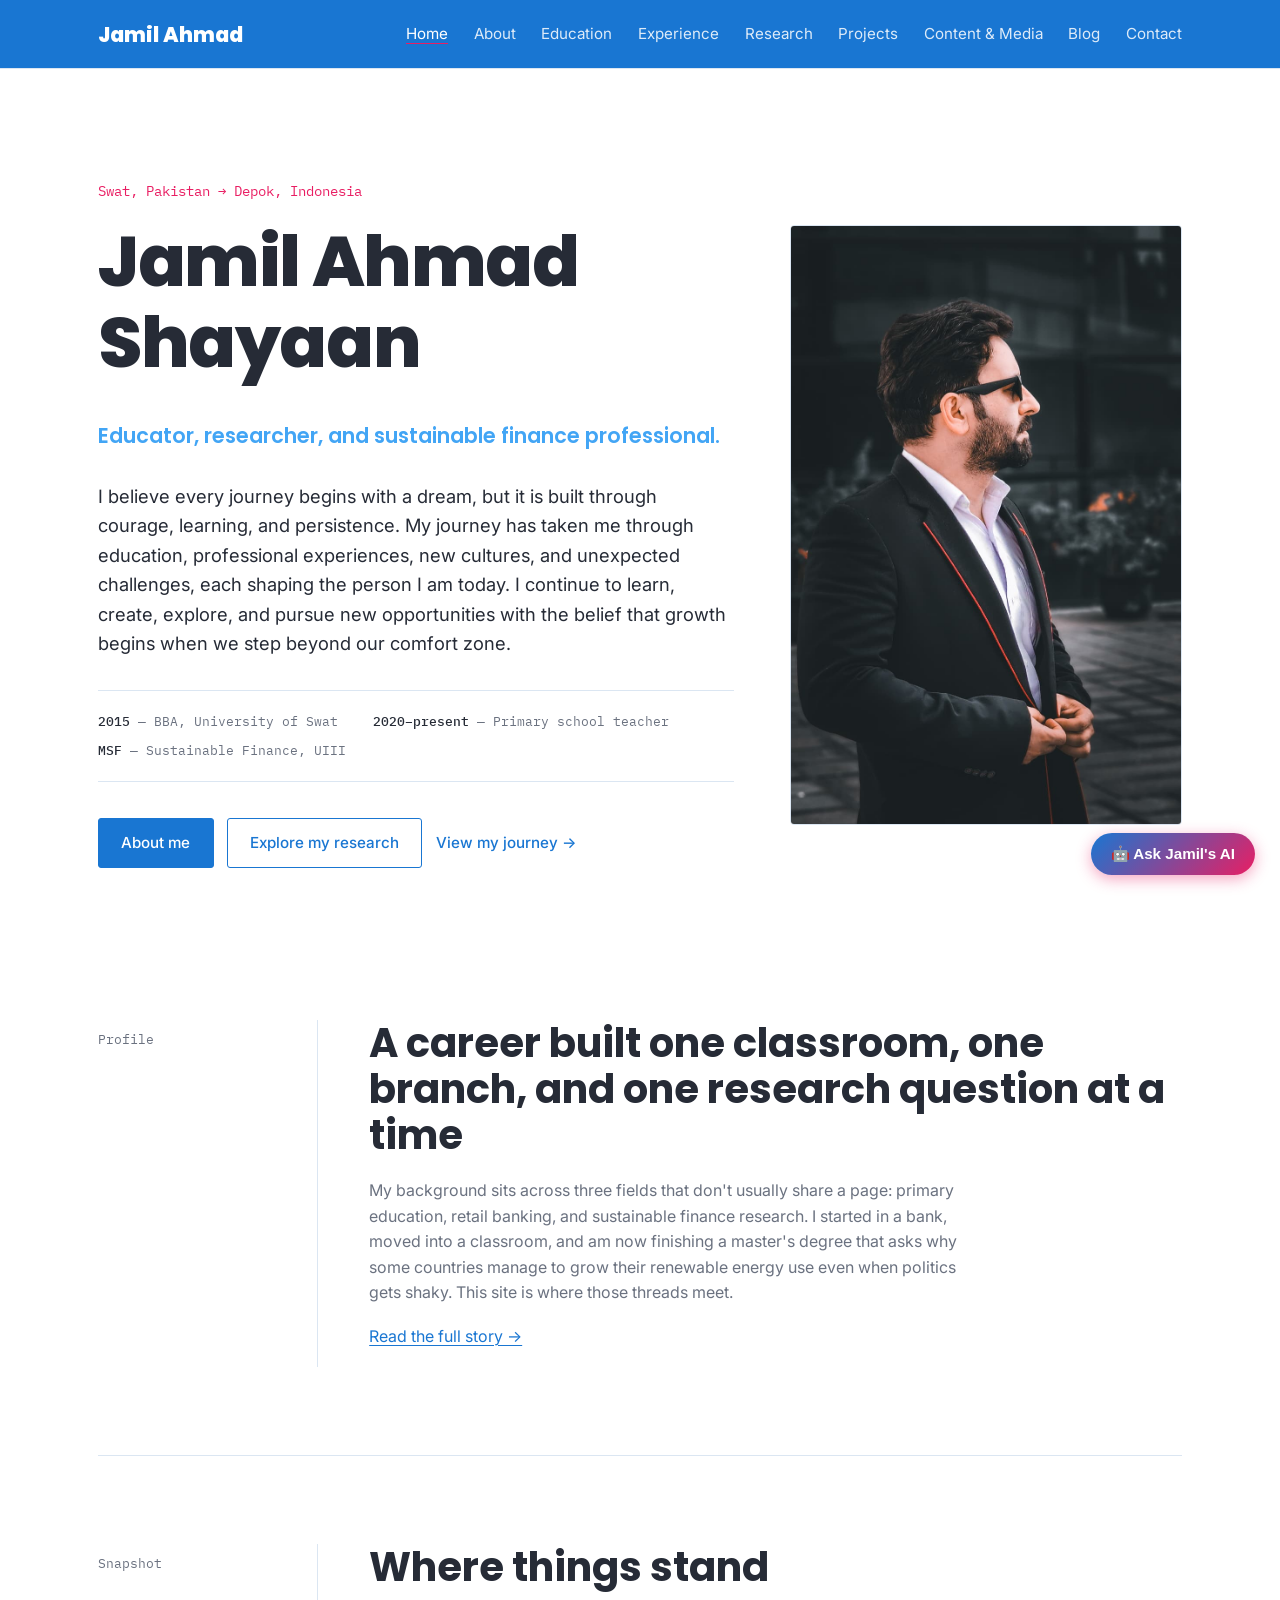
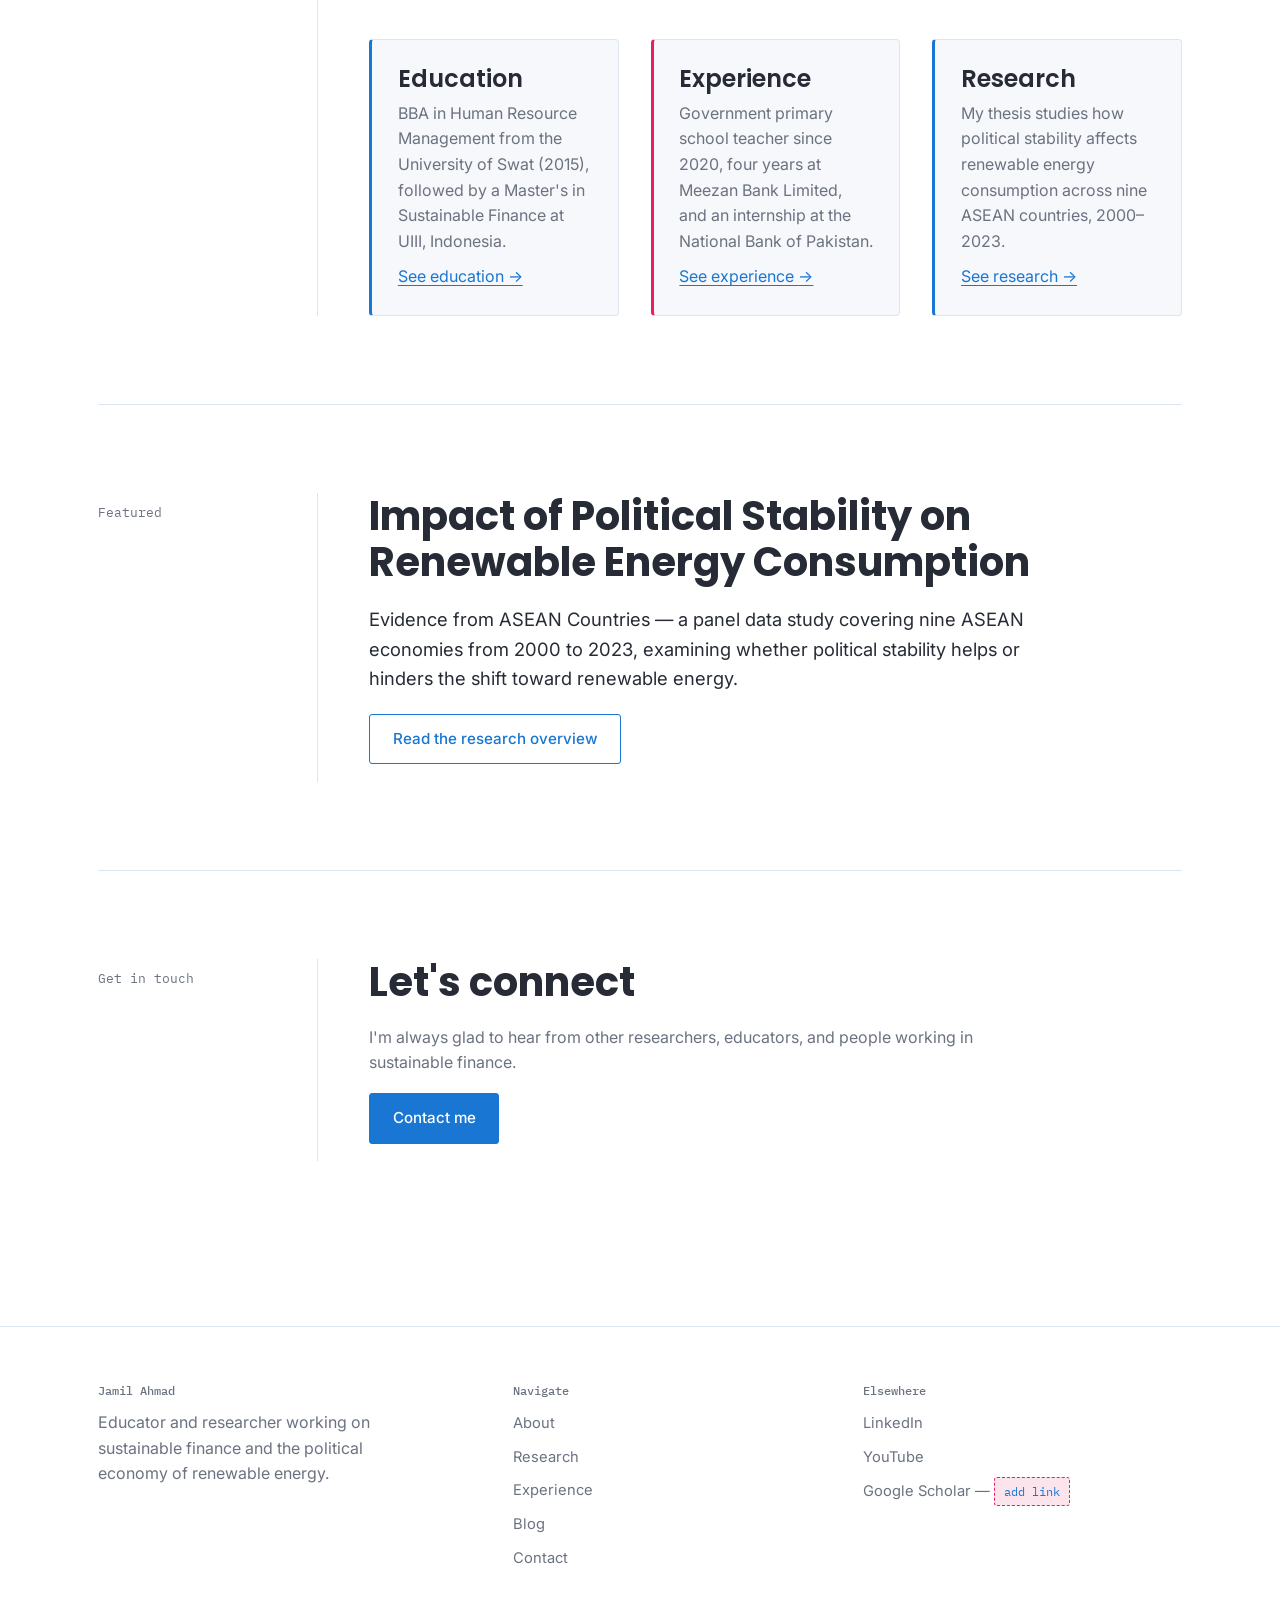
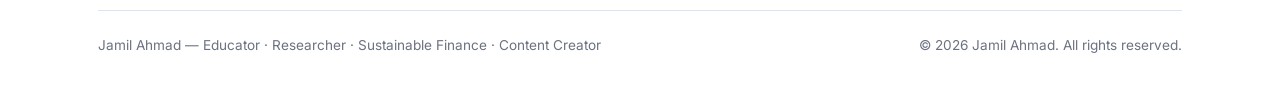
==== index.html @ 26f3b51b "Update index.html" ====
<!DOCTYPE html>
<html lang="en">
<head>
  <meta charset="UTF-8">
  <meta name="viewport" content="width=device-width, initial-scale=1.0">
  <title>Jamil Ahmad — Educator, Researcher & Sustainable Finance Professional</title>
  <meta name="description" content="Jamil Ahmad is a Pakistani educator, researcher, and sustainable finance professional studying political stability and renewable energy across ASEAN.">
  <link rel="canonical" href="https://jamilahmad.example/">
  <meta name="author" content="Jamil Ahmad">
  <meta name="robots" content="index, follow">

  <meta property="og:type" content="profile">
  <meta property="og:site_name" content="Jamil Ahmad">
  <meta property="og:title" content="Jamil Ahmad — Educator, Researcher & Sustainable Finance Professional">
  <meta property="og:description" content="Jamil Ahmad is a Pakistani educator, researcher, and sustainable finance professional studying political stability and renewable energy across ASEAN.">
  <meta property="og:url" content="https://jamilahmad.example/">
  <meta property="og:image" content="assets/jamil.jpg">

  <meta name="twitter:card" content="summary_large_image">
  <meta name="twitter:title" content="Jamil Ahmad — Educator, Researcher & Sustainable Finance Professional">
  <meta name="twitter:description" content="Jamil Ahmad is a Pakistani educator, researcher, and sustainable finance professional studying political stability and renewable energy across ASEAN.">
  <meta name="twitter:image" content="assets/jamil.jpg">

  <link rel="icon" href="assets/favicon.svg" type="image/svg+xml">
  <link rel="stylesheet" href="css/style.css">
  <script type="application/ld+json">{
  "@context": "https://schema.org",
  "@type": "Person",
  "@id": "https://jamilahmad.example/#person",
  "name": "Jamil Ahmad",
  "nationality": "Pakistani",
  "jobTitle": [
    "Primary School Teacher",
    "Researcher",
    "Sustainable Finance Professional"
  ],
  "alumniOf": [
    {
      "@type": "CollegeOrUniversity",
      "name": "University of Swat"
    },
    {
      "@type": "CollegeOrUniversity",
      "name": "Universitas Islam Internasional Indonesia (UIII)"
    }
  ],
  "knowsAbout": [
    "Sustainable Finance",
    "Renewable Energy",
    "Political Stability and Economic Impact",
    "Sustainable Development",
    "Green Finance",
    "Energy Transition",
    "Financial Sustainability"
  ],
  "url": "https://jamilahmad.example",
  "sameAs": [
    "https://www.linkedin.com/in/jamil-ahmad-052539263",
    "https://www.facebook.com/jamilahmad.shayan",
    "https://youtube.com/@jamilahmad.shayaan",
    "https://www.instagram.com/jamilahmad.shayaan",
    "https://www.tiktok.com/@jamilahmad.shayan"
  ]
}</script>
  <script type="application/ld+json">{
  "@context": "https://schema.org",
  "@type": "WebSite",
  "@id": "https://jamilahmad.example/#website",
  "url": "https://jamilahmad.example",
  "name": "Jamil Ahmad",
  "publisher": {
    "@id": "https://jamilahmad.example/#person"
  }
}</script>
  <script type="application/ld+json">{
  "@context": "https://schema.org",
  "@type": "BreadcrumbList",
  "itemListElement": [
    {
      "@type": "ListItem",
      "position": 1,
      "name": "Home",
      "item": "https://jamilahmad.example/"
    }
  ]
}</script>
</head>
<body>
  <a class="skip-link" href="#main">Skip to content</a>
  <header class="site-header">
    <div class="wrap">
      <a class="wordmark" href="index.html">Jamil Ahmad</a>
      <button class="nav-toggle" aria-expanded="false" aria-controls="site-nav" aria-label="Open menu">
        <span></span>
      </button>
      <nav class="site-nav" id="site-nav" aria-label="Primary">
        <ul>
          <li><a href="index.html" aria-current="page">Home</a></li>
          <li><a href="about.html">About</a></li>
          <li><a href="education.html">Education</a></li>
          <li><a href="experience.html">Experience</a></li>
          <li><a href="research.html">Research</a></li>
          <li><a href="projects.html">Projects</a></li>
          <li><a href="content.html">Content & Media</a></li>
          <li><a href="blog.html">Blog</a></li>
          <li><a href="contact.html">Contact</a></li>
        </ul>
      </nav>
    </div>
  </header>

  <main id="main">

    <section class="hero">
      <div class="wrap hero-grid">
        <div class="hero-text">
          <p class="eyebrow">Swat, Pakistan &rarr; Depok, Indonesia</p>
          <h1>Jamil Ahmad Shayaan</h1>
          <p class="role-line">Educator, researcher, and sustainable finance professional.</p>
          <p class="lede">I believe every journey begins with a dream, but it is built through courage, learning, and persistence. My journey has taken me through education, professional experiences, new cultures, and unexpected challenges, each shaping the person I am today. I continue to learn, create, explore, and pursue new opportunities with the belief that growth begins when we step beyond our comfort zone.</p>
          <div class="hero-facts">
            <span class="fact"><strong>2015</strong> &mdash; BBA, University of Swat</span>
            <span class="fact"><strong>2020&ndash;present</strong> &mdash; Primary school teacher</span>
            <span class="fact"><strong>MSF</strong> &mdash; Sustainable Finance, UIII</span>
          </div>
          <div class="hero-ctas">
            <a class="btn btn-primary" href="about.html">About me</a>
            <a class="btn" href="research.html">Explore my research</a>
            <a class="btn btn-quiet" href="about.html#journey">View my journey &rarr;</a>
          </div>
        </div>
        <div class="hero-portrait">
          <img src="assets/jamil.jpg" alt="Portrait of Jamil Ahmad" width="480" height="600" loading="eager">
        </div>
      </div>
    </section>

    <div class="wrap">
      <section class="ledger" aria-labelledby="who-heading">
        <div class="ledger-meta"><span class="label">Profile</span></div>

        <div class="ledger-body">
          <h2 id="who-heading">A career built one classroom, one branch, and one research question at a time</h2>
          <p>My background sits across three fields that don't usually share a page: primary education, retail banking, and sustainable finance research. I started in a bank, moved into a classroom, and am now finishing a master's degree that asks why some countries manage to grow their renewable energy use even when politics gets shaky. This site is where those threads meet.</p>
          <p><a href="about.html">Read the full story &rarr;</a></p>
        </div>
      </section>

      <section class="ledger" aria-labelledby="snapshot-heading">
        <div class="ledger-meta"><span class="label">Snapshot</span></div>
        <div class="ledger-body">
          <div class="section-title-row">
            <h2 id="snapshot-heading">Where things stand</h2>
          </div>
          <div class="grid-3">
            <div class="card">
              <h3>Education</h3>
              <p>BBA in Human Resource Management from the University of Swat (2015), followed by a Master's in Sustainable Finance at UIII, Indonesia.</p>
              <a href="education.html">See education &rarr;</a>
            </div>
            <div class="card">
              <h3>Experience</h3>
              <p>Government primary school teacher since 2020, four years at Meezan Bank Limited, and an internship at the National Bank of Pakistan.</p>
              <a href="experience.html">See experience &rarr;</a>
            </div>
            <div class="card">
              <h3>Research</h3>
              <p>My thesis studies how political stability affects renewable energy consumption across nine ASEAN countries, 2000&ndash;2023.</p>
              <a href="research.html">See research &rarr;</a>
            </div>
          </div>
        </div>
      </section>

      <section class="ledger" aria-labelledby="research-feature-heading">
        <div class="ledger-meta"><span class="label">Featured</span></div>
        <div class="ledger-body">
          <h2 id="research-feature-heading">Impact of Political Stability on Renewable Energy Consumption</h2>
          <p class="lede">Evidence from ASEAN Countries &mdash; a panel data study covering nine ASEAN economies from 2000 to 2023, examining whether political stability helps or hinders the shift toward renewable energy.</p>
          <p><a class="btn" href="research.html">Read the research overview</a></p>
        </div>
      </section>

      <section class="ledger" aria-labelledby="contact-cta-heading">
        <div class="ledger-meta"><span class="label">Get in touch</span></div>
        <div class="ledger-body">
          <h2 id="contact-cta-heading">Let's connect</h2>
          <p>I'm always glad to hear from other researchers, educators, and people working in sustainable finance.</p>
          <p><a class="btn btn-primary" href="contact.html">Contact me</a></p>
        </div>
      </section>
    </div>

  </main>
  <footer class="site-footer">
    <div class="wrap">
      <div class="footer-grid">
        <div>
          <h4>Jamil Ahmad</h4>
          <p style="max-width:32ch;">Educator and researcher working on sustainable finance and the political economy of renewable energy.</p>
        </div>
        <div>
          <h4>Navigate</h4>
          <ul>
            <li><a href="about.html">About</a></li>
            <li><a href="research.html">Research</a></li>
            <li><a href="experience.html">Experience</a></li>
            <li><a href="blog.html">Blog</a></li>
            <li><a href="contact.html">Contact</a></li>
          </ul>
        </div>
        <div>
          <h4>Elsewhere</h4>
          <ul>
            <li><a href="https://www.linkedin.com/in/jamil-ahmad-052539263" target="_blank" rel="noopener noreferrer">LinkedIn</a></li>
            <li><a href="https://youtube.com/@jamilahmad.shayaan?si=5ruy9DWVkDASQ6AP" target="_blank" rel="noopener noreferrer">YouTube</a></li>
            <li><a href="contact.html#scholar">Google Scholar — <span class="placeholder">add link</span></a></li>
          </ul>
        </div>
      </div>
      <div class="footer-bottom">
        <span>Jamil Ahmad — Educator &middot; Researcher &middot; Sustainable Finance &middot; Content Creator</span>
        <span>&copy; 2026 Jamil Ahmad. All rights reserved.</span>
      </div>
    </div>
  </footer>
  <script src="js/main.js"></script>

</body>
</html>

<!-- ========================================== -->
<!-- CUSTOM AI CHATBOT WIDGET FOR JAMIL AHMAD   -->
<!-- ========================================== -->
<style>
  /* Chatbot Floating Icon */
  .ai-chat-btn {
    position: fixed;
    bottom: 25px;
    right: 25px;
    background: linear-gradient(135deg, #1976D2, #E91E63);
    color: #ffffff;
    border: none;
    border-radius: 50px;
    padding: 12px 20px;
    font-size: 0.95rem;
    font-weight: 600;
    cursor: pointer;
    box-shadow: 0 4px 15px rgba(233, 30, 99, 0.4);
    z-index: 1000;
    display: flex;
    align-items: center;
    gap: 8px;
    transition: transform 0.2s ease, box-shadow 0.2s ease;
  }
  .ai-chat-btn:hover {
    transform: translateY(-3px);
    box-shadow: 0 6px 20px rgba(233, 30, 99, 0.6);
  }

  /* Chat Box Window */
  .ai-chat-window {
    position: fixed;
    bottom: 85px;
    right: 25px;
    width: 350px;
    max-width: 90vw;
    height: 480px;
    background: #ffffff;
    border-radius: 12px;
    box-shadow: 0 8px 25px rgba(0, 0, 0, 0.15);
    display: none;
    flex-direction: column;
    overflow: hidden;
    z-index: 1000;
    border: 1px solid #e0e0e0;
  }
  .ai-chat-window.active {
    display: flex;
  }

  /* Header */
  .ai-chat-header {
    background: #1976D2;
    color: #ffffff;
    padding: 15px;
    display: flex;
    justify-content: space-between;
    align-items: center;
  }
  .ai-chat-header h4 {
    margin: 0;
    color: #ffffff;
    font-size: 1rem;
    font-weight: 600;
  }
  .ai-chat-header .close-btn {
    background: none;
    border: none;
    color: #ffffff;
    font-size: 1.2rem;
    cursor: pointer;
  }

  /* Messages Body */
  .ai-chat-body {
    flex: 1;
    padding: 15px;
    overflow-y: auto;
    background: #f7f8fb;
    display: flex;
    flex-direction: column;
    gap: 10px;
  }
  .chat-msg {
    max-width: 80%;
    padding: 10px 14px;
    border-radius: 10px;
    font-size: 0.88rem;
    line-height: 1.4;
  }
  .chat-msg.bot {
    background: #ffffff;
    color: #262b36;
    border-left: 3px solid #E91E63;
    align-self: flex-start;
    box-shadow: 0 2px 5px rgba(0,0,0,0.05);
  }
  .chat-msg.user {
    background: #1976D2;
    color: #ffffff;
    align-self: flex-end;
  }

  /* Input Area */
  .ai-chat-footer {
    display: flex;
    padding: 10px;
    background: #ffffff;
    border-top: 1px solid #e5e7eb;
  }
  .ai-chat-footer input {
    flex: 1;
    border: 1px solid #e5e7eb;
    border-radius: 6px;
    padding: 8px 12px;
    font-size: 0.9rem;
    outline: none;
  }
  .ai-chat-footer input:focus {
    border-color: #1976D2;
  }
  .ai-chat-footer button {
    background: #E91E63;
    color: #ffffff;
    border: none;
    border-radius: 6px;
    padding: 8px 15px;
    margin-left: 6px;
    cursor: pointer;
    font-weight: 600;
  }
  .ai-chat-footer button:hover {
    background: #d81b60;
  }
</style>

<!-- Floating Button -->
<button class="ai-chat-btn" onclick="toggleAiChat()">
  <span>🤖 Ask Jamil's AI</span>
</button>

<!-- Chat Window -->
<div class="ai-chat-window" id="aiChatWindow">
  <div class="ai-chat-header">
    <h4>Jamil's Virtual Assistant</h4>
    <button class="close-btn" onclick="toggleAiChat()">&times;</button>
  </div>
  <div class="ai-chat-body" id="aiChatBody">
    <div class="chat-msg bot">
      Salam! Main Jamil Ahmad ka Virtual Assistant hoon. Aap mujh se unki Research, Education, YouTube content ya Journey ke baare mein poocha sakte hain!
    </div>
  </div>
  <div class="ai-chat-footer">
    <input type="text" id="aiChatInput" placeholder="Sawal poochein..." onkeypress="handleKeyPress(event)" />
    <button onclick="sendAiMessage()">Send</button>
  </div>
</div>

<script>
  function toggleAiChat() {
    const win = document.getElementById('aiChatWindow');
    win.classList.toggle('active');
  }

  function handleKeyPress(e) {
    if (e.key === 'Enter') {
      sendAiMessage();
    }
  }

  function sendAiMessage() {
    const input = document.getElementById('aiChatInput');
    const msg = input.value.trim();
    if (!msg) return;

    // Display User Message
    addMessage(msg, 'user');
    input.value = '';

    // Generate Bot Response
    setTimeout(() => {
      const response = getBotResponse(msg.toLowerCase());
      addMessage(response, 'bot');
    }, 500);
  }

  function addMessage(text, sender) {
    const body = document.getElementById('aiChatBody');
    const msgDiv = document.createElement('div');
    msgDiv.className = `chat-msg ${sender}`;
    msgDiv.innerText = text;
    body.appendChild(msgDiv);
    body.scrollTop = body.scrollHeight;
  }

  // Pre-configured Intelligent Responses
  function getBotResponse(q) {
    if (q.includes('research') || q.includes('thesis') || q.includes('asean') || q.includes('energy')) {
      return "Jamil ki main research ASEAN mumalik (2000-2023) mein Political Stability aur Renewable Energy Consumption ke taaluq par hai.";
    } 
    else if (q.includes('education') || q.includes('degree') || q.includes('study') || q.includes('university')) {
      return "Jamil ne BBA (Human Resource Management) University of Swat se kiya hai aur ab Universitas Islam Internasional Indonesia (UIII) se Master's in Sustainable Finance kar rahe hain.";
    } 
    else if (q.includes('experience') || q.includes('job') || q.includes('work') || q.includes('bank') || q.includes('teacher')) {
      return "Jamil 2020 se Government Primary School Teacher hain, aur unke paas Meezan Bank mein 4 saal ka retail banking experience bhi hai.";
    } 
    else if (q.includes('youtube') || q.includes('vlog') || q.includes('video') || q.includes('media') || q.includes('instagram')) {
      return "Jamil active content creator hain! Unka YouTube channel 'Jamil Ahmad Shayaan' hai jahan wo travel, food (jaise Jakarta vlogs), aur education se mutaliq videos banate hain.";
    } 
    else if (q.includes('contact') || q.includes('email') || q.includes('message') || q.includes('reach')) {
      return "Aap Jamil se website ke 'Contact' page par ja kar directly email ya form ke zariye raabta kar sakte hain.";
    } 
    else if (q.includes('salam') || q.includes('hello') || q.includes('hi') || q.includes('hey')) {
      return "Walaikum Assalam! Main aap ki kya madad kar sakta hoon?";
    } 
    else {
      return "Yeh ek interesting sawal hai! Is baare mein mazed detail ke liye aap Jamil se Contact Page ke zariye raabta kar sakte hain.";
    }
  }
</script>
---- css/style.css ----
/* ============================================================
   Jamil Ahmad — personal site
   Design concept: "The Ledger" — academic field notes meet a
   finance ledger. 
   Theme Updated: Professional Blue Header with Pink Accents
   ============================================================ */

@import url('https://fonts.googleapis.com/css2?family=Poppins:ital,wght@0,500;0,600;0,700;0,800;0,900;1,600&family=Inter:wght@400;500;600&family=IBM+Plex+Mono:wght@400;500&display=swap');

:root {
  --paper: #ffffff;
  --paper-raised: #f7f8fb;
  --ink: #262b36;
  --ink-soft: #6b7280;
  
  /* NEW THEME COLORS */
  --pine: #1976D2;       /* Professional Blue */
  --pine-light: #42A5F5; /* Lighter Blue */
  --ochre: #E91E63;      /* Professional Pink */
  
  --rule: #dbe6f2;
  --sage: #FCE4EC;       /* Very light pink for image backgrounds & tags */
  
  /* Header specific */
  --header-bg: #1976D2;  /* Solid Blue Header */

  --font-display: 'Poppins', 'Arial Black', sans-serif;
  --font-body: 'Inter', -apple-system, sans-serif;
  --font-mono: 'IBM Plex Mono', ui-monospace, monospace;

  --max-w: 1180px;
  --col-meta: 220px;
  --gap: clamp(1.5rem, 4vw, 3.5rem);
}

* { box-sizing: border-box; }

html { scroll-behavior: smooth; }

@media (prefers-reduced-motion: reduce) {
  html { scroll-behavior: auto; }
  * { animation-duration: 0.01ms !important; transition-duration: 0.01ms !important; }
}

body {
  margin: 0;
  background: var(--paper);
  color: var(--ink);
  font-family: var(--font-body);
  font-size: 16px;
  line-height: 1.6;
  -webkit-font-smoothing: antialiased;
}

img { max-width: 100%; display: block; }

a {
  color: var(--pine);
  text-decoration-thickness: 1px;
  text-underline-offset: 3px;
}
a:hover { color: var(--ochre); }

a:focus-visible,
button:focus-visible,
input:focus-visible,
textarea:focus-visible {
  outline: 2px solid var(--ochre);
  outline-offset: 3px;
}

h1, h2, h3, h4 {
  font-family: var(--font-display);
  font-weight: 700;
  line-height: 1.15;
  margin: 0 0 0.5em;
  color: var(--ink);
}

h1 { font-size: clamp(2.5rem, 6vw, 4.4rem); font-weight: 800; letter-spacing: -0.02em; }
h2 { font-size: clamp(1.7rem, 3.2vw, 2.5rem); font-weight: 700; }
h3 { font-size: clamp(1.25rem, 2vw, 1.5rem); font-weight: 600; }

p { margin: 0 0 1.1em; max-width: 62ch; color: var(--ink-soft); }
p.lede { font-size: 1.15rem; color: var(--ink); max-width: 58ch; }

.mono { font-family: var(--font-mono); font-size: 0.85rem; letter-spacing: 0.01em; }

.wrap {
  max-width: var(--max-w);
  margin: 0 auto;
  padding: 0 clamp(1.25rem, 4vw, 3rem);
}

/* ---------- Header / nav ---------- */
.site-header {
  border-bottom: 1px solid var(--rule);
  background: var(--header-bg);
  position: sticky;
  top: 0;
  z-index: 50;
}
.site-header .wrap {
  display: flex;
  align-items: center;
  justify-content: space-between;
  padding-top: 1.1rem;
  padding-bottom: 1.1rem;
}
.wordmark {
  font-family: var(--font-display);
  font-weight: 800;
  font-size: 1.3rem;
  color: #ffffff; /* White text for blue header */
  text-decoration: none;
  white-space: nowrap;
}
.wordmark:hover { color: var(--sage); }

.nav-toggle {
  display: none;
  background: none;
  border: 1px solid rgba(255, 255, 255, 0.5);
  border-radius: 4px;
  width: 40px;
  height: 40px;
  cursor: pointer;
  position: relative;
}
.nav-toggle span,
.nav-toggle span::before,
.nav-toggle span::after {
  content: '';
  position: absolute;
  left: 9px;
  right: 9px;
  height: 1.5px;
  background: #ffffff; /* White hamburger menu lines */
  transition: transform 0.2s ease, opacity 0.2s ease;
}
.nav-toggle span { top: 19px; }
.nav-toggle span::before { top: -6px; }
.nav-toggle span::after { top: 6px; }
.nav-toggle[aria-expanded="true"] span { background: transparent; }
.nav-toggle[aria-expanded="true"] span::before { transform: translateY(6px) rotate(45deg); }
.nav-toggle[aria-expanded="true"] span::after { transform: translateY(-6px) rotate(-45deg); }

.site-nav ul {
  list-style: none;
  display: flex;
  gap: clamp(1rem, 2vw, 1.8rem);
  margin: 0;
  padding: 0;
}
.site-nav a {
  font-size: 0.95rem;
  color: rgba(255, 255, 255, 0.85); /* Light white for links */
  text-decoration: none;
}
.site-nav a:hover { color: #ffffff; }
.site-nav a[aria-current="page"] { color: #ffffff; border-bottom: 1.5px solid var(--ochre); }

@media (max-width: 760px) {
  .nav-toggle { display: block; }
  .site-nav {
    display: none;
    position: absolute;
    top: 100%;
    left: 0;
    right: 0;
    background: var(--header-bg);
    border-bottom: 1px solid rgba(0, 0, 0, 0.1);
  }
  .site-nav.open { display: block; }
  .site-nav ul {
    flex-direction: column;
    gap: 0;
    padding: 0.5rem 0;
  }
  .site-nav li { border-top: 1px solid rgba(255, 255, 255, 0.15); }
  .site-nav li:first-child { border-top: none; }
  .site-nav a {
    display: block;
    padding: 0.9rem clamp(1.25rem, 4vw, 3rem);
  }
}

/* ---------- Ledger layout: meta rail + content ---------- */
.ledger {
  display: grid;
  grid-template-columns: var(--col-meta) 1fr;
  gap: var(--gap);
  padding: clamp(3rem, 7vw, 5.5rem) 0;
  border-top: 1px solid var(--rule);
  position: relative;
}
.ledger:first-of-type { border-top: none; }
.ledger::before {
  content: '';
  position: absolute;
  left: calc(var(--col-meta) - 1px);
  top: clamp(3rem, 7vw, 5.5rem);
  bottom: clamp(3rem, 7vw, 5.5rem);
  width: 1px;
  background: var(--rule);
}
.ledger-meta {
  font-family: var(--font-mono);
  font-size: 0.8rem;
  color: var(--ochre);
  padding-top: 0.4em;
}
.ledger-meta .num { color: var(--ochre); }
.ledger-meta .label { color: var(--ink-soft); display: block; margin-top: 0.4em; }
.ledger-body { min-width: 0; }

@media (max-width: 820px) {
  .ledger { grid-template-columns: 1fr; }
  .ledger::before { display: none; }
  .ledger-meta { display: flex; gap: 0.6rem; align-items: baseline; padding-top: 0; margin-bottom: 0.8rem; }
  .ledger-meta .label { margin-top: 0; }
}

/* ---------- Hero ---------- */
.hero { padding: clamp(3.5rem, 9vw, 7rem) 0 clamp(2.5rem, 6vw, 4rem); }
.hero-grid {
  display: grid;
  grid-template-columns: 1.3fr 0.8fr;
  gap: clamp(2rem, 5vw, 3.5rem);
  align-items: center;
}
@media (max-width: 820px) {
  .hero-grid { grid-template-columns: 1fr; }
  .hero-portrait { order: -1; max-width: 280px; margin: 0 auto; }
}
.hero-portrait img {
  width: 100%;
  aspect-ratio: 4 / 5;
  object-fit: cover;
  border-radius: 4px;
  background: var(--sage);
  border: 1px solid var(--rule);
}
.hero .eyebrow {
  font-family: var(--font-mono);
  font-size: 0.85rem;
  color: var(--ochre);
  margin-bottom: 1.2rem;
}
.hero h1 { max-width: 14ch; }
.hero .role-line {
  font-family: var(--font-display);
  font-weight: 600;
  font-size: clamp(1.05rem, 2vw, 1.3rem);
  color: var(--pine-light);
  margin: 0.6em 0 1.4em;
}
.hero-facts {
  display: flex;
  flex-wrap: wrap;
  gap: 0 clamp(1.2rem, 3vw, 2.2rem);
  border-top: 1px solid var(--rule);
  border-bottom: 1px solid var(--rule);
  padding: 1rem 0;
  margin: 2rem 0 2.2rem;
}
.hero-facts .fact {
  font-family: var(--font-mono);
  font-size: 0.82rem;
  color: var(--ink-soft);
  padding: 0.25rem 0;
}
.hero-facts .fact strong { color: var(--ink); font-weight: 500; }
.hero-ctas { display: flex; flex-wrap: wrap; gap: 0.8rem; }

/* ---------- Buttons ---------- */
.btn {
  display: inline-block;
  font-family: var(--font-body);
  font-size: 0.95rem;
  font-weight: 500;
  text-decoration: none;
  padding: 0.75rem 1.4rem;
  border-radius: 3px;
  border: 1.5px solid var(--pine);
  color: var(--pine);
  transition: background 0.18s ease, color 0.18s ease, border-color 0.18s ease;
}
.btn:hover { background: var(--ochre); border-color: var(--ochre); color: #fff; } /* Pink on hover */
.btn-primary { background: var(--pine); border-color: var(--pine); color: #ffffff; }
.btn-primary:hover { background: var(--ochre); border-color: var(--ochre); color: #fff; } /* Pink on hover */
.btn-quiet { border-color: transparent; padding-left: 0; padding-right: 0; }
.btn-quiet:hover { background: none; color: var(--ochre); }

/* ---------- Cards / grids ---------- */
.grid-2 { display: grid; grid-template-columns: 1fr 1fr; gap: clamp(1.5rem, 3vw, 2.5rem); }
.grid-3 { display: grid; grid-template-columns: repeat(3, 1fr); gap: clamp(1.25rem, 3vw, 2rem); }
@media (max-width: 760px) { .grid-2, .grid-3 { grid-template-columns: 1fr; } }

.card {
  background: var(--paper-raised);
  border: 1px solid var(--rule);
  border-left: 3px solid var(--pine);
  border-radius: 4px;
  padding: 1.6rem;
}
.card:nth-child(even) { border-left-color: var(--ochre); }
.card h3 { margin-bottom: 0.5rem; }
.card p { margin-bottom: 0.6rem; }

/* ---------- Timeline (sequential content only) ---------- */
.timeline-item {
  padding-bottom: clamp(2rem, 4vw, 3rem);
  border-bottom: 1px solid var(--rule);
  margin-bottom: clamp(2rem, 4vw, 3rem);
}
.timeline-item:last-child { border-bottom: none; margin-bottom: 0; padding-bottom: 0; }
.timeline-item .period { font-family: var(--font-mono); font-size: 0.82rem; color: var(--ochre); display: block; margin-bottom: 0.5rem; }
.timeline-item h3 { margin-bottom: 0.25rem; }
.timeline-item .org { color: var(--ink-soft); font-size: 0.98rem; margin-bottom: 0.6rem; display: block; }

/* ---------- Placeholder tags ---------- */
.placeholder {
  display: inline-block;
  font-family: var(--font-mono);
  font-size: 0.78rem;
  color: var(--pine);
  background: var(--sage);
  border: 1px dashed var(--ochre);
  border-radius: 3px;
  padding: 0.2rem 0.55rem;
}
.placeholder-block {
  font-family: var(--font-mono);
  font-size: 0.85rem;
  color: var(--pine);
  background: var(--sage);
  border: 1px dashed var(--ochre);
  border-radius: 4px;
  padding: 0.9rem 1.1rem;
  margin: 0.8rem 0;
}

/* ---------- Draft tag for blog placeholders ---------- */
.tag-draft {
  font-family: var(--font-mono);
  font-size: 0.72rem;
  color: var(--ink-soft);
  border: 1px solid var(--rule);
  border-radius: 3px;
  padding: 0.15rem 0.5rem;
}

/* ---------- Stat strip (research page) ---------- */
.stat-strip {
  display: grid;
  grid-template-columns: repeat(auto-fit, minmax(140px, 1fr));
  gap: 1.5rem;
  border-top: 1px solid var(--rule);
  border-bottom: 1px solid var(--rule);
  padding: 1.4rem 0;
  margin: 1.6rem 0 2rem;
}
.stat-strip .stat .value { font-family: var(--font-mono); font-size: 1.25rem; color: var(--ochre); display: block; }
.stat-strip .stat .label { font-size: 0.85rem; color: var(--ink-soft); }

/* ---------- Social / contact list ---------- */
.link-list { list-style: none; margin: 0; padding: 0; }
.link-list li {
  border-bottom: 1px solid var(--rule);
  padding: 0.85rem 0;
  display: flex;
  justify-content: space-between;
  align-items: baseline;
  gap: 1rem;
}
.link-list li:first-child { border-top: 1px solid var(--rule); }

/* ---------- Contact form ---------- */
.form-field { margin-bottom: 1.2rem; }
.form-field label {
  display: block;
  font-family: var(--font-mono);
  font-size: 0.8rem;
  color: var(--ink-soft);
  margin-bottom: 0.4rem;
}
.form-field input,
.form-field textarea {
  width: 100%;
  font-family: var(--font-body);
  font-size: 1rem;
  padding: 0.7rem 0.8rem;
  border: 1px solid var(--rule);
  border-radius: 3px;
  background: var(--paper-raised);
  color: var(--ink);
}
.form-field textarea { resize: vertical; min-height: 130px; }
.form-note { font-size: 0.85rem; color: var(--ink-soft); }

/* ---------- Footer ---------- */
.site-footer {
  border-top: 1px solid var(--rule);
  padding: clamp(2.5rem, 5vw, 3.5rem) 0 2rem;
  margin-top: clamp(3rem, 6vw, 5rem);
}
.footer-grid {
  display: grid;
  grid-template-columns: 1.2fr 1fr 1fr;
  gap: 2rem;
  margin-bottom: 2rem;
}
@media (max-width: 700px) { .footer-grid { grid-template-columns: 1fr; } }
.footer-grid h4 {
  font-family: var(--font-mono);
  font-size: 0.78rem;
  font-weight: 500;
  color: var(--ink-soft);
  margin-bottom: 0.8rem;
}
.footer-grid ul { list-style: none; margin: 0; padding: 0; }
.footer-grid li { margin-bottom: 0.5rem; }
.footer-grid a { color: var(--ink-soft); text-decoration: none; font-size: 0.92rem; }
.footer-grid a:hover { color: var(--pine); }
.footer-bottom {
  display: flex;
  flex-wrap: wrap;
  justify-content: space-between;
  gap: 0.5rem;
  padding-top: 1.5rem;
  border-top: 1px solid var(--rule);
  font-size: 0.85rem;
  color: var(--ink-soft);
}

/* ---------- About page portrait ---------- */
.about-photo {
  width: 100%;
  max-width: 300px;
  aspect-ratio: 4 / 5;
  object-fit: cover;
  border-radius: 4px;
  border: 1px solid var(--rule);
  background: var(--sage);
  margin-top: 1.5rem;
}

/* ---------- Utility ---------- */
.section-title-row {
  display: flex;
  justify-content: space-between;
  align-items: flex-end;
  gap: 1rem;
  margin-bottom: 1.8rem;
  flex-wrap: wrap;
}
.skip-link {
  position: absolute;
  left: -999px;
  top: 0;
  background: var(--pine);
  color: #fff;
  padding: 0.7rem 1rem;
  z-index: 100;
}
.skip-link:focus { left: 1rem; top: 1rem; }
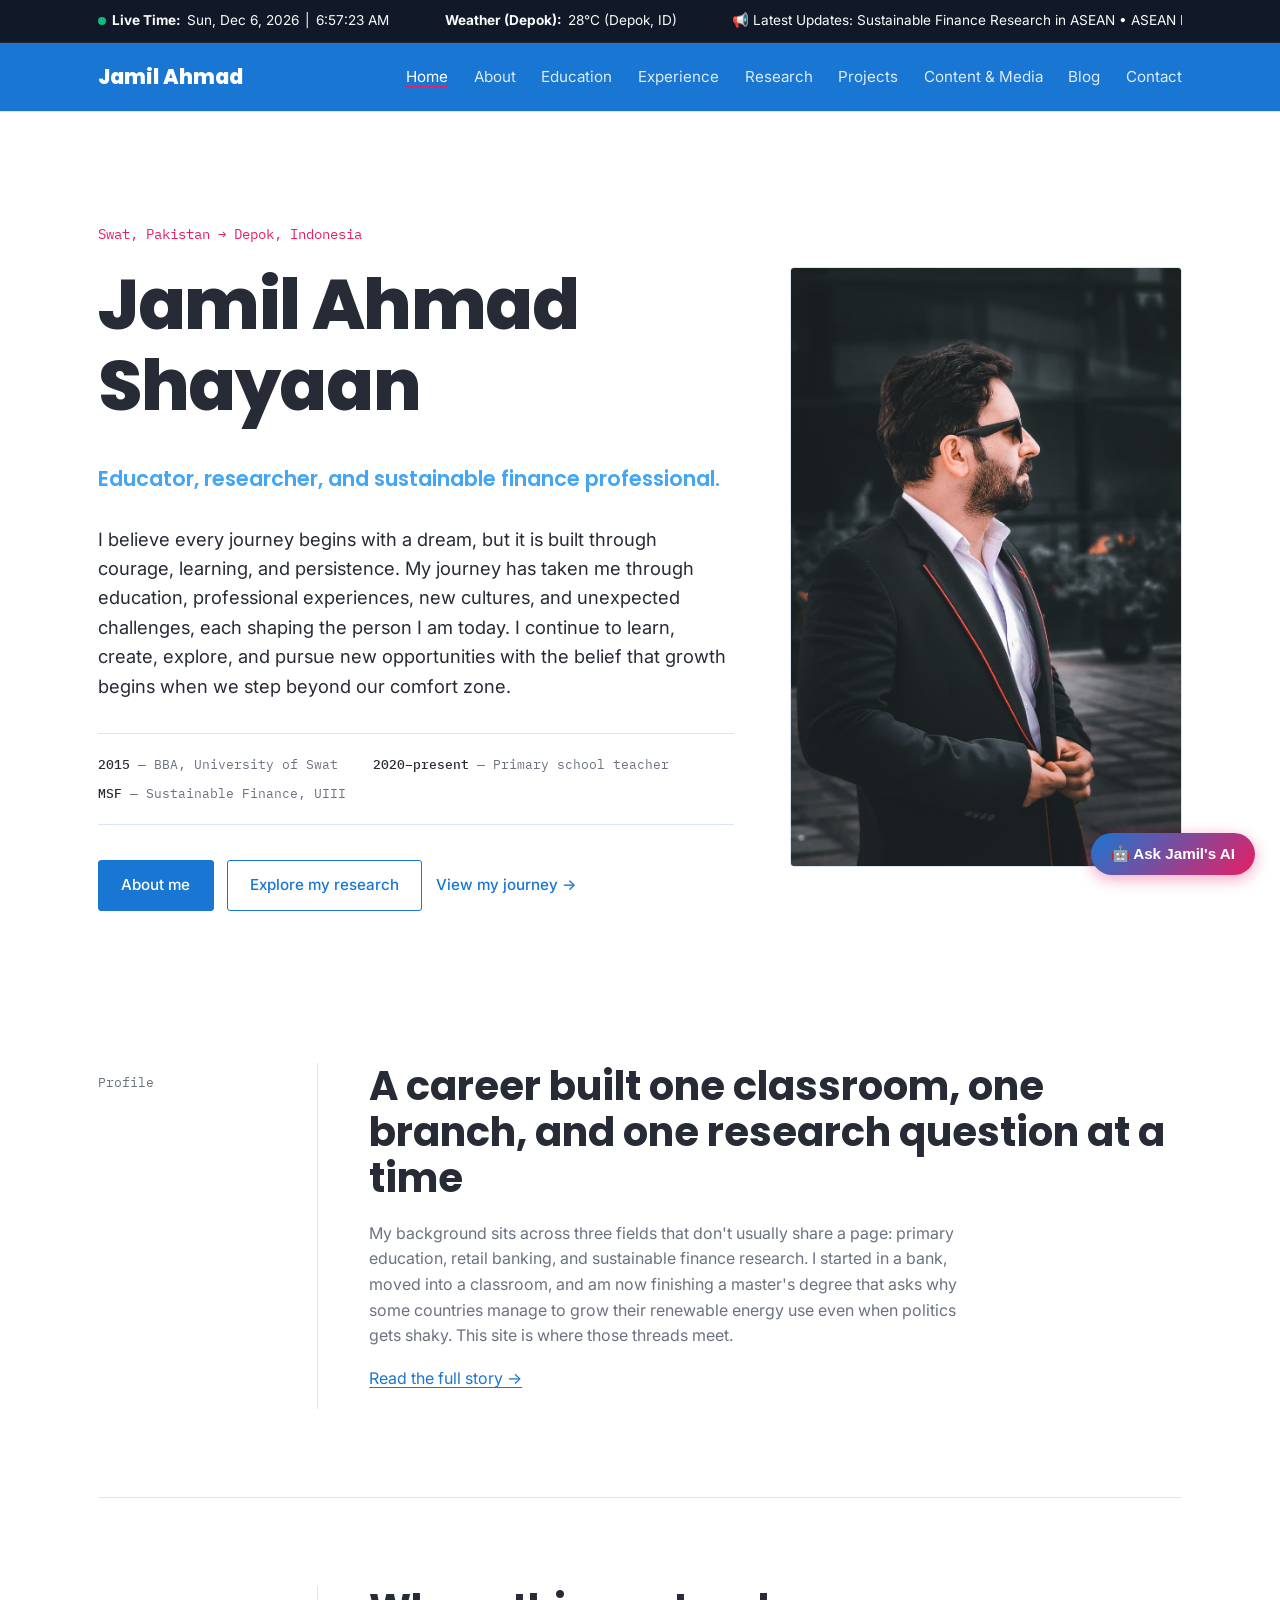
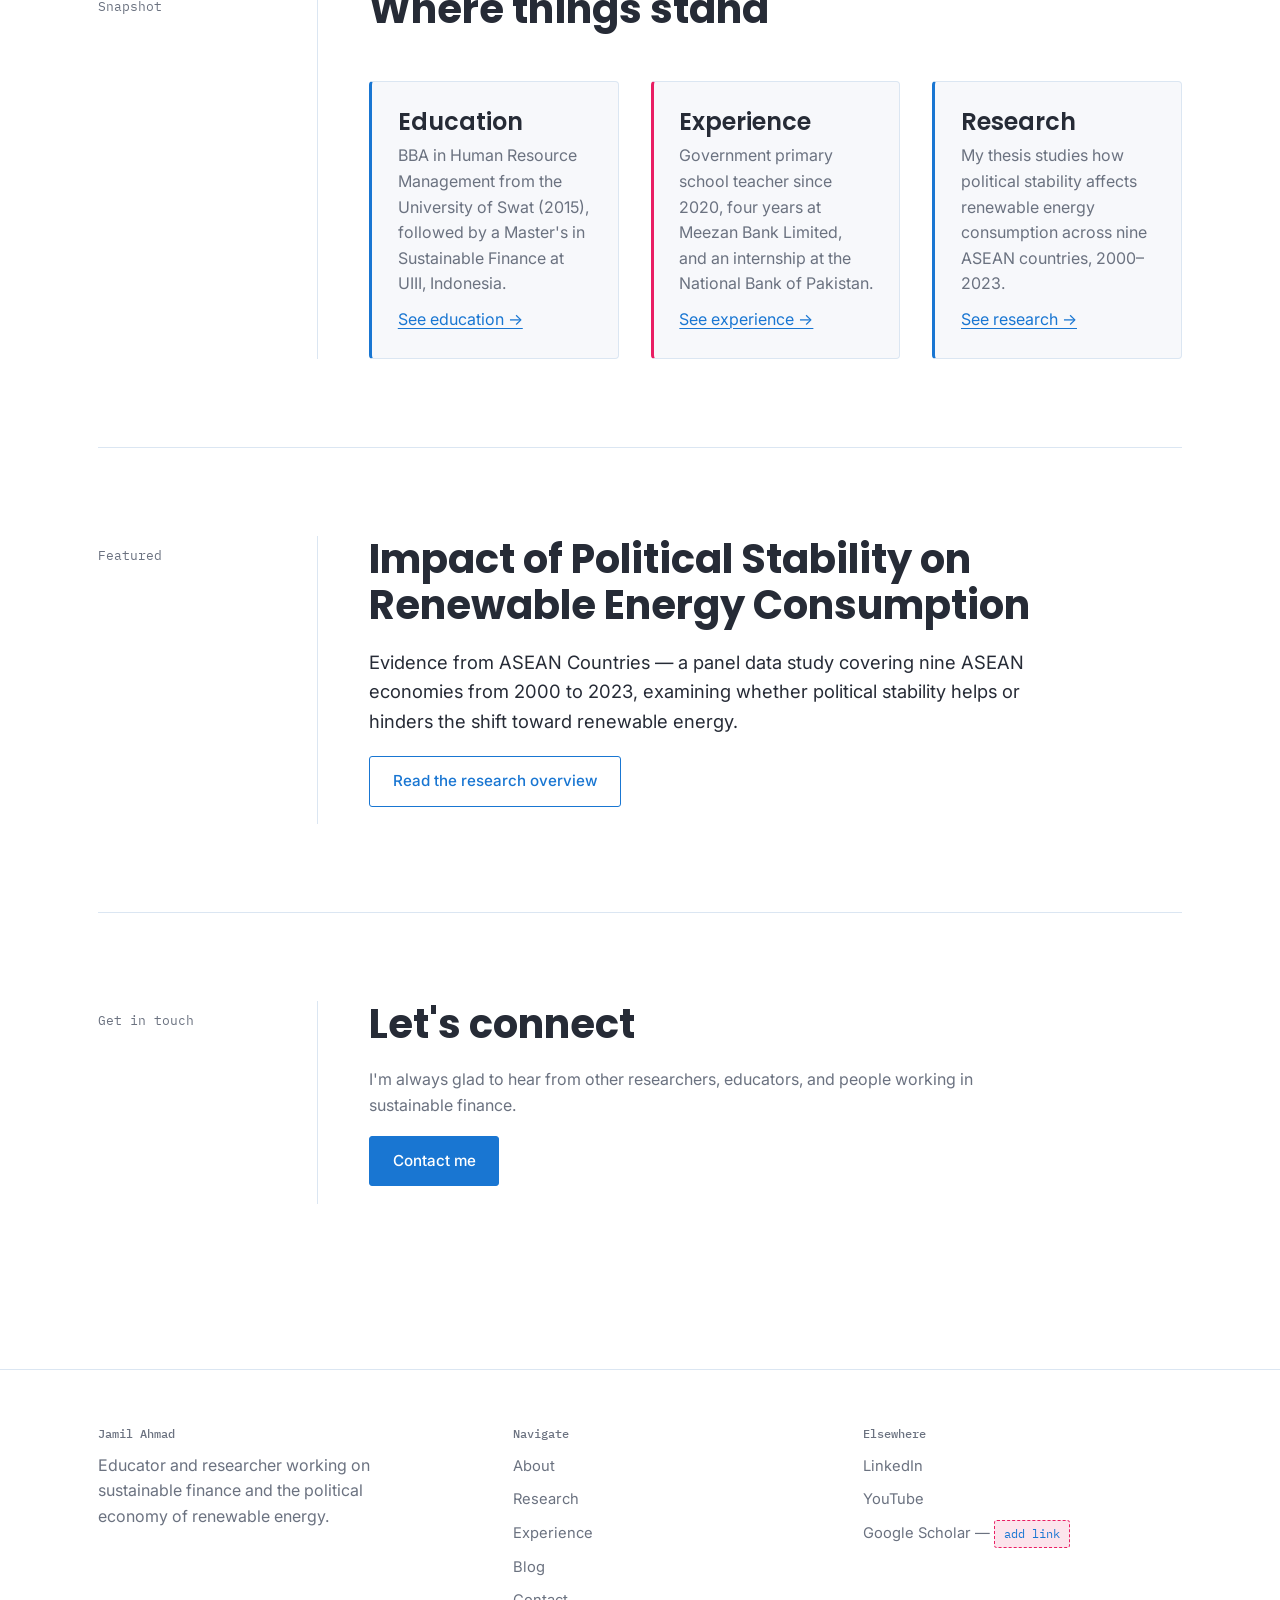
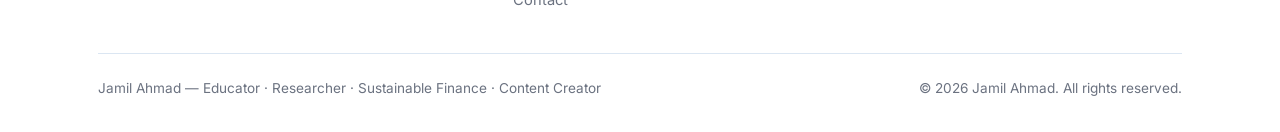
==== commit b2d80363: "Update index.html" ====
--- a/index.html
+++ b/index.html
@@ -23,6 +23,57 @@
 
   <link rel="icon" href="assets/favicon.svg" type="image/svg+xml">
   <link rel="stylesheet" href="css/style.css">
+
+  <style>
+    /* Live Information Banner Bar */
+    .live-info-bar {
+      background: #111827;
+      color: #f9fafb;
+      padding: 10px 0;
+      font-size: 0.85rem;
+      border-bottom: 1px solid #1f2937;
+    }
+    .live-info-container {
+      display: flex;
+      flex-wrap: wrap;
+      justify-content: space-between;
+      align-items: center;
+      gap: 15px;
+    }
+    .live-item {
+      display: flex;
+      align-items: center;
+      gap: 6px;
+    }
+    .live-dot {
+      width: 8px;
+      height: 8px;
+      background-color: #10b981;
+      border-radius: 50%;
+      display: inline-block;
+      animation: pulse 1.5s infinite;
+    }
+    @keyframes pulse {
+      0% { opacity: 1; transform: scale(1); }
+      50% { opacity: 0.4; transform: scale(1.2); }
+      100% { opacity: 1; transform: scale(1); }
+    }
+    .news-ticker-wrap {
+      overflow: hidden;
+      white-space: nowrap;
+      max-width: 450px;
+      position: relative;
+    }
+    .news-ticker {
+      display: inline-block;
+      animation: ticker 25s linear infinite;
+    }
+    @keyframes ticker {
+      0% { transform: translateX(100%); }
+      100% { transform: translateX(-100%); }
+    }
+  </style>
+
   <script type="application/ld+json">{
   "@context": "https://schema.org",
   "@type": "Person",
@@ -86,6 +137,24 @@
 }</script>
 </head>
 <body>
+  <!-- LIVE INFORMATION TOP BAR -->
+  <div class="live-info-bar">
+    <div class="wrap live-info-container">
+      <div class="live-item">
+        <span class="live-dot"></span>
+        <strong>Live Time:</strong> <span id="widget-date"></span> | <span id="widget-time">--:--:--</span>
+      </div>
+      <div class="live-item">
+        <strong>Weather (Depok):</strong> <span id="widget-weather">Loading weather...</span>
+      </div>
+      <div class="live-item news-ticker-wrap">
+        <div class="news-ticker" id="widget-news">
+          📢 Latest Updates: Sustainable Finance Research in ASEAN &bull; ASEAN Renewable Energy Transition Insights &bull; New Vlogs on Youtube @jamilahmad.shayaan
+        </div>
+      </div>
+    </div>
+  </div>
+
   <a class="skip-link" href="#main">Skip to content</a>
   <header class="site-header">
     <div class="wrap">
@@ -226,14 +295,33 @@
   </footer>
   <script src="js/main.js"></script>
 
-</body>
-</html>
+  <!-- LIVE WIDGETS SCRIPT (TIME, WEATHER, NEWS) -->
+  <script>
+    function updateClock() {
+      const now = new Date();
+      document.getElementById('widget-time').textContent = now.toLocaleTimeString();
+      document.getElementById('widget-date').textContent = now.toLocaleDateString('en-US', { weekday: 'short', month: 'short', day: 'numeric', year: 'numeric' });
+    }
+    setInterval(updateClock, 1000);
+    updateClock();
+
+    async function fetchWeather() {
+      try {
+        const response = await fetch('https://api.open-meteo.com/v1/forecast?latitude=-6.4025&longitude=106.7942&current_weather=true');
+        const data = await response.json();
+        const temp = data.current_weather.temperature;
+        document.getElementById('widget-weather').textContent = `${temp}°C (Depok, Indonesia)`;
+      } catch (e) {
+        document.getElementById('widget-weather').textContent = '28°C (Depok, ID)';
+      }
+    }
+    fetchWeather();
+  </script>
 
 <!-- ========================================== -->
 <!-- CUSTOM AI CHATBOT WIDGET FOR JAMIL AHMAD   -->
 <!-- ========================================== -->
 <style>
-  /* Chatbot Floating Icon */
   .ai-chat-btn {
     position: fixed;
     bottom: 25px;
@@ -258,7 +346,6 @@
     box-shadow: 0 6px 20px rgba(233, 30, 99, 0.6);
   }
 
-  /* Chat Box Window */
   .ai-chat-window {
     position: fixed;
     bottom: 85px;
@@ -279,7 +366,6 @@
     display: flex;
   }
 
-  /* Header */
   .ai-chat-header {
     background: #1976D2;
     color: #ffffff;
@@ -302,7 +388,6 @@
     cursor: pointer;
   }
 
-  /* Messages Body */
   .ai-chat-body {
     flex: 1;
     padding: 15px;
@@ -332,7 +417,6 @@
     align-self: flex-end;
   }
 
-  /* Input Area */
   .ai-chat-footer {
     display: flex;
     padding: 10px;
@@ -365,12 +449,10 @@
   }
 </style>
 
-<!-- Floating Button -->
 <button class="ai-chat-btn" onclick="toggleAiChat()">
   <span>🤖 Ask Jamil's AI</span>
 </button>
 
-<!-- Chat Window -->
 <div class="ai-chat-window" id="aiChatWindow">
   <div class="ai-chat-header">
     <h4>Jamil's Virtual Assistant</h4>
@@ -404,11 +486,9 @@
     const msg = input.value.trim();
     if (!msg) return;
 
-    // Display User Message
     addMessage(msg, 'user');
     input.value = '';
 
-    // Generate Bot Response
     setTimeout(() => {
       const response = getBotResponse(msg.toLowerCase());
       addMessage(response, 'bot');
@@ -424,7 +504,6 @@
     body.scrollTop = body.scrollHeight;
   }
 
-  // Pre-configured Intelligent Responses
   function getBotResponse(q) {
     if (q.includes('research') || q.includes('thesis') || q.includes('asean') || q.includes('energy')) {
       return "Jamil ki main research ASEAN mumalik (2000-2023) mein Political Stability aur Renewable Energy Consumption ke taaluq par hai.";
@@ -449,3 +528,6 @@
     }
   }
 </script>
+
+</body>
+</html>
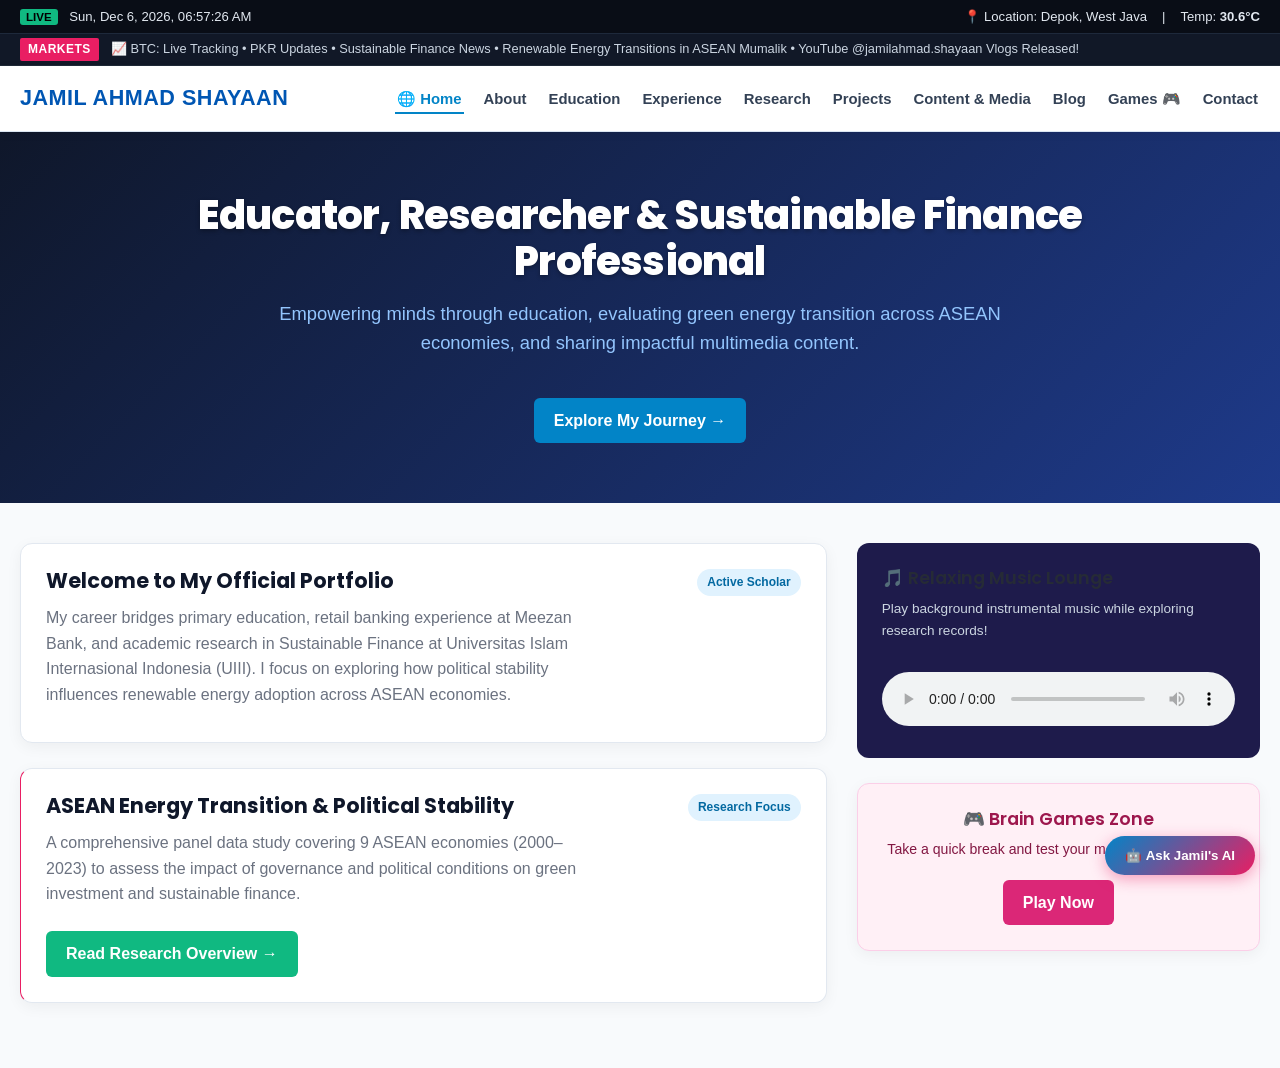
==== commit 11e85b4a: "Update index.html" ====
--- a/index.html
+++ b/index.html
@@ -3,168 +3,249 @@
 <head>
   <meta charset="UTF-8">
   <meta name="viewport" content="width=device-width, initial-scale=1.0">
-  <title>Jamil Ahmad — Educator, Researcher & Sustainable Finance Professional</title>
-  <meta name="description" content="Jamil Ahmad is a Pakistani educator, researcher, and sustainable finance professional studying political stability and renewable energy across ASEAN.">
-  <link rel="canonical" href="https://jamilahmad.example/">
-  <meta name="author" content="Jamil Ahmad">
-  <meta name="robots" content="index, follow">
-
-  <meta property="og:type" content="profile">
-  <meta property="og:site_name" content="Jamil Ahmad">
-  <meta property="og:title" content="Jamil Ahmad — Educator, Researcher & Sustainable Finance Professional">
-  <meta property="og:description" content="Jamil Ahmad is a Pakistani educator, researcher, and sustainable finance professional studying political stability and renewable energy across ASEAN.">
-  <meta property="og:url" content="https://jamilahmad.example/">
-  <meta property="og:image" content="assets/jamil.jpg">
-
-  <meta name="twitter:card" content="summary_large_image">
-  <meta name="twitter:title" content="Jamil Ahmad — Educator, Researcher & Sustainable Finance Professional">
-  <meta name="twitter:description" content="Jamil Ahmad is a Pakistani educator, researcher, and sustainable finance professional studying political stability and renewable energy across ASEAN.">
-  <meta name="twitter:image" content="assets/jamil.jpg">
-
+  <title>Jamil Ahmad Shayaan — Educator, Researcher & Sustainable Finance Professional</title>
+  <meta name="description" content="Official portfolio of Jamil Ahmad Shayaan — Educator, Researcher, and Sustainable Finance Professional.">
+  
   <link rel="icon" href="assets/favicon.svg" type="image/svg+xml">
   <link rel="stylesheet" href="css/style.css">
 
   <style>
-    /* Live Information Banner Bar */
-    .live-info-bar {
+    /* Global Reset & Design Tokens */
+    * { box-sizing: border-box; margin: 0; padding: 0; }
+    body { font-family: 'Segoe UI', -apple-system, BlinkMacSystemFont, Roboto, sans-serif; background-color: #f8fafc; color: #1e293b; line-height: 1.6; }
+
+    /* Top Live Information Bar (Matching Screenshot Theme) */
+    .top-live-bar {
+      background: #090d16;
+      color: #e2e8f0;
+      font-size: 0.82rem;
+      padding: 6px 20px;
+      display: flex;
+      justify-content: space-between;
+      align-items: center;
+      border-bottom: 1px solid #1e293b;
+    }
+    .live-badge {
+      background: #10b981;
+      color: #000;
+      font-weight: 700;
+      padding: 2px 6px;
+      border-radius: 3px;
+      font-size: 0.72rem;
+      margin-right: 8px;
+    }
+    .top-live-right { display: flex; gap: 15px; align-items: center; }
+
+    /* Ticker Bar (Markets & News) */
+    .ticker-bar {
       background: #111827;
-      color: #f9fafb;
-      padding: 10px 0;
-      font-size: 0.85rem;
+      color: #cbd5e1;
+      font-size: 0.8rem;
+      padding: 4px 20px;
+      display: flex;
+      align-items: center;
+      gap: 12px;
       border-bottom: 1px solid #1f2937;
     }
-    .live-info-container {
-      display: flex;
-      flex-wrap: wrap;
-      justify-content: space-between;
-      align-items: center;
-      gap: 15px;
-    }
-    .live-item {
-      display: flex;
-      align-items: center;
-      gap: 6px;
-    }
-    .live-dot {
-      width: 8px;
-      height: 8px;
-      background-color: #10b981;
-      border-radius: 50%;
-      display: inline-block;
-      animation: pulse 1.5s infinite;
-    }
-    @keyframes pulse {
-      0% { opacity: 1; transform: scale(1); }
-      50% { opacity: 0.4; transform: scale(1.2); }
-      100% { opacity: 1; transform: scale(1); }
-    }
-    .news-ticker-wrap {
+    .market-badge {
+      background: #e91e63;
+      color: #fff;
+      font-weight: 700;
+      padding: 2px 8px;
+      border-radius: 2px;
+      font-size: 0.75rem;
+      letter-spacing: 0.5px;
+    }
+    .ticker-content {
       overflow: hidden;
       white-space: nowrap;
-      max-width: 450px;
-      position: relative;
-    }
-    .news-ticker {
+      width: 100%;
+    }
+    .ticker-text {
       display: inline-block;
-      animation: ticker 25s linear infinite;
-    }
-    @keyframes ticker {
+      animation: marquee 25s linear infinite;
+    }
+    @keyframes marquee {
       0% { transform: translateX(100%); }
       100% { transform: translateX(-100%); }
     }
+
+    /* Professional Navigation Bar (Aligned Across All Tabs) */
+    .site-header {
+      background: #ffffff;
+      box-shadow: 0 2px 10px rgba(0,0,0,0.05);
+      position: sticky;
+      top: 0;
+      z-index: 999;
+    }
+    .nav-container {
+      max-width: 1280px;
+      margin: 0 auto;
+      padding: 15px 20px;
+      display: flex;
+      justify-content: space-between;
+      align-items: center;
+    }
+    .brand-logo {
+      font-size: 1.35rem;
+      font-weight: 800;
+      color: #0056b3;
+      text-decoration: none;
+      letter-spacing: 0.5px;
+      display: flex;
+      align-items: center;
+      gap: 8px;
+    }
+    .brand-logo span { color: #0284c7; }
+    .nav-menu {
+      display: flex;
+      list-style: none;
+      gap: 18px;
+      align-items: center;
+    }
+    .nav-menu a {
+      text-decoration: none;
+      color: #334155;
+      font-size: 0.93rem;
+      font-weight: 600;
+      transition: color 0.2s ease;
+      padding: 5px 2px;
+    }
+    .nav-menu a:hover, .nav-menu a.active {
+      color: #0284c7;
+      border-bottom: 2px solid #0284c7;
+    }
+
+    /* Hero Banner Section (Fixed Contrast Issue) */
+    .hero-banner {
+      background: linear-gradient(135deg, #0f172a 0%, #1e3a8a 100%);
+      color: #ffffff;
+      padding: 60px 20px;
+      text-align: center;
+    }
+    .hero-banner-inner {
+      max-width: 900px;
+      margin: 0 auto;
+    }
+    .hero-banner h1 {
+      font-size: 2.5rem;
+      font-weight: 800;
+      color: #ffffff; /* High contrast text */
+      margin-bottom: 15px;
+      text-shadow: 0 2px 4px rgba(0,0,0,0.3);
+    }
+    .hero-banner p {
+      font-size: 1.15rem;
+      color: #93c5fd;
+      max-width: 750px;
+      margin: 0 auto 25px;
+    }
+
+    /* Main Content Layout Grid */
+    .main-container {
+      max-width: 1280px;
+      margin: 40px auto;
+      padding: 0 20px;
+      display: grid;
+      grid-template-columns: 2fr 1fr;
+      gap: 30px;
+    }
+    @media (max-width: 900px) {
+      .main-container { grid-template-columns: 1fr; }
+    }
+
+    /* Content Cards */
+    .card {
+      background: #ffffff;
+      border-radius: 12px;
+      padding: 25px;
+      box-shadow: 0 4px 15px rgba(0,0,0,0.05);
+      border: 1px solid #e2e8f0;
+      margin-bottom: 25px;
+    }
+    .card-title {
+      font-size: 1.3rem;
+      color: #0f172a;
+      margin-bottom: 12px;
+      font-weight: 700;
+    }
+    .status-badge {
+      background: #e0f2fe;
+      color: #0369a1;
+      font-size: 0.75rem;
+      font-weight: 700;
+      padding: 4px 10px;
+      border-radius: 20px;
+      float: right;
+    }
+
+    /* Music & Games Lounge Side Widgets */
+    .widget-lounge {
+      background: #1e1b4b;
+      color: #ffffff;
+      border-radius: 12px;
+      padding: 25px;
+      margin-bottom: 25px;
+    }
+    .widget-lounge h3 {
+      font-size: 1.1rem;
+      margin-bottom: 10px;
+      display: flex;
+      align-items: center;
+      gap: 8px;
+    }
+    .widget-lounge audio {
+      width: 100%;
+      margin-top: 15px;
+    }
+    .btn-action {
+      display: inline-block;
+      background: #0284c7;
+      color: #ffffff;
+      padding: 10px 20px;
+      border-radius: 6px;
+      text-decoration: none;
+      font-weight: 600;
+      margin-top: 15px;
+      transition: background 0.2s;
+    }
+    .btn-action:hover { background: #0369a1; }
   </style>
-
-  <script type="application/ld+json">{
-  "@context": "https://schema.org",
-  "@type": "Person",
-  "@id": "https://jamilahmad.example/#person",
-  "name": "Jamil Ahmad",
-  "nationality": "Pakistani",
-  "jobTitle": [
-    "Primary School Teacher",
-    "Researcher",
-    "Sustainable Finance Professional"
-  ],
-  "alumniOf": [
-    {
-      "@type": "CollegeOrUniversity",
-      "name": "University of Swat"
-    },
-    {
-      "@type": "CollegeOrUniversity",
-      "name": "Universitas Islam Internasional Indonesia (UIII)"
-    }
-  ],
-  "knowsAbout": [
-    "Sustainable Finance",
-    "Renewable Energy",
-    "Political Stability and Economic Impact",
-    "Sustainable Development",
-    "Green Finance",
-    "Energy Transition",
-    "Financial Sustainability"
-  ],
-  "url": "https://jamilahmad.example",
-  "sameAs": [
-    "https://www.linkedin.com/in/jamil-ahmad-052539263",
-    "https://www.facebook.com/jamilahmad.shayan",
-    "https://youtube.com/@jamilahmad.shayaan",
-    "https://www.instagram.com/jamilahmad.shayaan",
-    "https://www.tiktok.com/@jamilahmad.shayan"
-  ]
-}</script>
-  <script type="application/ld+json">{
-  "@context": "https://schema.org",
-  "@type": "WebSite",
-  "@id": "https://jamilahmad.example/#website",
-  "url": "https://jamilahmad.example",
-  "name": "Jamil Ahmad",
-  "publisher": {
-    "@id": "https://jamilahmad.example/#person"
-  }
-}</script>
-  <script type="application/ld+json">{
-  "@context": "https://schema.org",
-  "@type": "BreadcrumbList",
-  "itemListElement": [
-    {
-      "@type": "ListItem",
-      "position": 1,
-      "name": "Home",
-      "item": "https://jamilahmad.example/"
-    }
-  ]
-}</script>
 </head>
 <body>
-  <!-- LIVE INFORMATION TOP BAR -->
-  <div class="live-info-bar">
-    <div class="wrap live-info-container">
-      <div class="live-item">
-        <span class="live-dot"></span>
-        <strong>Live Time:</strong> <span id="widget-date"></span> | <span id="widget-time">--:--:--</span>
-      </div>
-      <div class="live-item">
-        <strong>Weather (Depok):</strong> <span id="widget-weather">Loading weather...</span>
-      </div>
-      <div class="live-item news-ticker-wrap">
-        <div class="news-ticker" id="widget-news">
-          📢 Latest Updates: Sustainable Finance Research in ASEAN &bull; ASEAN Renewable Energy Transition Insights &bull; New Vlogs on Youtube @jamilahmad.shayaan
-        </div>
+
+  <!-- TOP LIVE TIME & LOCATION BAR -->
+  <div class="top-live-bar">
+    <div>
+      <span class="live-badge">LIVE</span>
+      <span id="live-datetime">Tue, Sep 1, 2026, 06:12:24 PM</span>
+    </div>
+    <div class="top-live-right">
+      <span>📍 Location: Depok, West Java</span>
+      <span>|</span>
+      <span>Temp: <strong id="live-temp">30.6°C</strong></span>
+    </div>
+  </div>
+
+  <!-- MARKETS TICKER BAR -->
+  <div class="ticker-bar">
+    <span class="market-badge">MARKETS</span>
+    <div class="ticker-content">
+      <div class="ticker-text">
+        📈 BTC: Live Tracking &bull; PKR Updates &bull; Sustainable Finance News &bull; Renewable Energy Transitions in ASEAN Mumalik &bull; YouTube @jamilahmad.shayaan Vlogs Released!
       </div>
     </div>
   </div>
 
-  <a class="skip-link" href="#main">Skip to content</a>
+  <!-- STICKY NAVBAR HEADER -->
   <header class="site-header">
-    <div class="wrap">
-      <a class="wordmark" href="index.html">Jamil Ahmad</a>
-      <button class="nav-toggle" aria-expanded="false" aria-controls="site-nav" aria-label="Open menu">
-        <span></span>
-      </button>
-      <nav class="site-nav" id="site-nav" aria-label="Primary">
-        <ul>
-          <li><a href="index.html" aria-current="page">Home</a></li>
+    <div class="nav-container">
+      <a href="index.html" class="brand-logo">
+        JAMIL AHMAD SHAYAAN
+      </a>
+      <nav>
+        <ul class="nav-menu">
+          <li><a href="index.html" class="active">🌐 Home</a></li>
           <li><a href="about.html">About</a></li>
           <li><a href="education.html">Education</a></li>
           <li><a href="experience.html">Experience</a></li>
@@ -172,361 +253,149 @@
           <li><a href="projects.html">Projects</a></li>
           <li><a href="content.html">Content & Media</a></li>
           <li><a href="blog.html">Blog</a></li>
+          <li><a href="games.html">Games 🎮</a></li>
           <li><a href="contact.html">Contact</a></li>
         </ul>
       </nav>
     </div>
   </header>
 
-  <main id="main">
-
-    <section class="hero">
-      <div class="wrap hero-grid">
-        <div class="hero-text">
-          <p class="eyebrow">Swat, Pakistan &rarr; Depok, Indonesia</p>
-          <h1>Jamil Ahmad Shayaan</h1>
-          <p class="role-line">Educator, researcher, and sustainable finance professional.</p>
-          <p class="lede">I believe every journey begins with a dream, but it is built through courage, learning, and persistence. My journey has taken me through education, professional experiences, new cultures, and unexpected challenges, each shaping the person I am today. I continue to learn, create, explore, and pursue new opportunities with the belief that growth begins when we step beyond our comfort zone.</p>
-          <div class="hero-facts">
-            <span class="fact"><strong>2015</strong> &mdash; BBA, University of Swat</span>
-            <span class="fact"><strong>2020&ndash;present</strong> &mdash; Primary school teacher</span>
-            <span class="fact"><strong>MSF</strong> &mdash; Sustainable Finance, UIII</span>
-          </div>
-          <div class="hero-ctas">
-            <a class="btn btn-primary" href="about.html">About me</a>
-            <a class="btn" href="research.html">Explore my research</a>
-            <a class="btn btn-quiet" href="about.html#journey">View my journey &rarr;</a>
-          </div>
-        </div>
-        <div class="hero-portrait">
-          <img src="assets/jamil.jpg" alt="Portrait of Jamil Ahmad" width="480" height="600" loading="eager">
-        </div>
+  <!-- HERO BANNER SECTION -->
+  <section class="hero-banner">
+    <div class="hero-banner-inner">
+      <h1>Educator, Researcher & Sustainable Finance Professional</h1>
+      <p>Empowering minds through education, evaluating green energy transition across ASEAN economies, and sharing impactful multimedia content.</p>
+      <a href="about.html" class="btn-action">Explore My Journey &rarr;</a>
+    </div>
+  </section>
+
+  <!-- MAIN SECTION GRID -->
+  <main class="main-container">
+    
+    <!-- LEFT PRIMARY CONTENT -->
+    <section class="content-left">
+      
+      <!-- Profile Summary Card -->
+      <div class="card">
+        <span class="status-badge">Active Scholar</span>
+        <h2 class="card-title">Welcome to My Official Portfolio</h2>
+        <p>My career bridges primary education, retail banking experience at Meezan Bank, and academic research in Sustainable Finance at Universitas Islam Internasional Indonesia (UIII). I focus on exploring how political stability influences renewable energy adoption across ASEAN economies.</p>
       </div>
+
+      <!-- Research Spotlight Card -->
+      <div class="card">
+        <span class="status-badge">Research Focus</span>
+        <h2 class="card-title">ASEAN Energy Transition & Political Stability</h2>
+        <p>A comprehensive panel data study covering 9 ASEAN economies (2000–2023) to assess the impact of governance and political conditions on green investment and sustainable finance.</p>
+        <a href="research.html" class="btn-action" style="background: #10b981;">Read Research Overview &rarr;</a>
+      </div>
+
     </section>
 
-    <div class="wrap">
-      <section class="ledger" aria-labelledby="who-heading">
-        <div class="ledger-meta"><span class="label">Profile</span></div>
-
-        <div class="ledger-body">
-          <h2 id="who-heading">A career built one classroom, one branch, and one research question at a time</h2>
-          <p>My background sits across three fields that don't usually share a page: primary education, retail banking, and sustainable finance research. I started in a bank, moved into a classroom, and am now finishing a master's degree that asks why some countries manage to grow their renewable energy use even when politics gets shaky. This site is where those threads meet.</p>
-          <p><a href="about.html">Read the full story &rarr;</a></p>
-        </div>
-      </section>
-
-      <section class="ledger" aria-labelledby="snapshot-heading">
-        <div class="ledger-meta"><span class="label">Snapshot</span></div>
-        <div class="ledger-body">
-          <div class="section-title-row">
-            <h2 id="snapshot-heading">Where things stand</h2>
-          </div>
-          <div class="grid-3">
-            <div class="card">
-              <h3>Education</h3>
-              <p>BBA in Human Resource Management from the University of Swat (2015), followed by a Master's in Sustainable Finance at UIII, Indonesia.</p>
-              <a href="education.html">See education &rarr;</a>
-            </div>
-            <div class="card">
-              <h3>Experience</h3>
-              <p>Government primary school teacher since 2020, four years at Meezan Bank Limited, and an internship at the National Bank of Pakistan.</p>
-              <a href="experience.html">See experience &rarr;</a>
-            </div>
-            <div class="card">
-              <h3>Research</h3>
-              <p>My thesis studies how political stability affects renewable energy consumption across nine ASEAN countries, 2000&ndash;2023.</p>
-              <a href="research.html">See research &rarr;</a>
-            </div>
-          </div>
-        </div>
-      </section>
-
-      <section class="ledger" aria-labelledby="research-feature-heading">
-        <div class="ledger-meta"><span class="label">Featured</span></div>
-        <div class="ledger-body">
-          <h2 id="research-feature-heading">Impact of Political Stability on Renewable Energy Consumption</h2>
-          <p class="lede">Evidence from ASEAN Countries &mdash; a panel data study covering nine ASEAN economies from 2000 to 2023, examining whether political stability helps or hinders the shift toward renewable energy.</p>
-          <p><a class="btn" href="research.html">Read the research overview</a></p>
-        </div>
-      </section>
-
-      <section class="ledger" aria-labelledby="contact-cta-heading">
-        <div class="ledger-meta"><span class="label">Get in touch</span></div>
-        <div class="ledger-body">
-          <h2 id="contact-cta-heading">Let's connect</h2>
-          <p>I'm always glad to hear from other researchers, educators, and people working in sustainable finance.</p>
-          <p><a class="btn btn-primary" href="contact.html">Contact me</a></p>
-        </div>
-      </section>
-    </div>
+    <!-- RIGHT WIDGETS SIDEBAR -->
+    <aside class="content-right">
+      
+      <!-- Music Lounge Widget -->
+      <div class="widget-lounge">
+        <h3>🎵 Relaxing Music Lounge</h3>
+        <p style="font-size: 0.85rem; color: #cbd5e1;">Play background instrumental music while exploring research records!</p>
+        <audio controls>
+          <source src="assets/relaxing-music.mp3" type="audio/mpeg">
+          Your browser does not support the audio element.
+        </audio>
+      </div>
+
+      <!-- Brain Games Widget -->
+      <div class="card" style="text-align: center; background: #fff0f6; border-color: #fbcfe8;">
+        <h3 style="color: #9d174d; font-size: 1.1rem; margin-bottom: 8px;">🎮 Brain Games Zone</h3>
+        <p style="font-size: 0.88rem; color: #831843;">Take a quick break and test your memory & logic skills.</p>
+        <a href="games.html" class="btn-action" style="background: #db2777; margin-top: 10px;">Play Now</a>
+      </div>
+
+    </aside>
 
   </main>
-  <footer class="site-footer">
-    <div class="wrap">
-      <div class="footer-grid">
-        <div>
-          <h4>Jamil Ahmad</h4>
-          <p style="max-width:32ch;">Educator and researcher working on sustainable finance and the political economy of renewable energy.</p>
-        </div>
-        <div>
-          <h4>Navigate</h4>
-          <ul>
-            <li><a href="about.html">About</a></li>
-            <li><a href="research.html">Research</a></li>
-            <li><a href="experience.html">Experience</a></li>
-            <li><a href="blog.html">Blog</a></li>
-            <li><a href="contact.html">Contact</a></li>
-          </ul>
-        </div>
-        <div>
-          <h4>Elsewhere</h4>
-          <ul>
-            <li><a href="https://www.linkedin.com/in/jamil-ahmad-052539263" target="_blank" rel="noopener noreferrer">LinkedIn</a></li>
-            <li><a href="https://youtube.com/@jamilahmad.shayaan?si=5ruy9DWVkDASQ6AP" target="_blank" rel="noopener noreferrer">YouTube</a></li>
-            <li><a href="contact.html#scholar">Google Scholar — <span class="placeholder">add link</span></a></li>
-          </ul>
-        </div>
-      </div>
-      <div class="footer-bottom">
-        <span>Jamil Ahmad — Educator &middot; Researcher &middot; Sustainable Finance &middot; Content Creator</span>
-        <span>&copy; 2026 Jamil Ahmad. All rights reserved.</span>
-      </div>
-    </div>
-  </footer>
-  <script src="js/main.js"></script>
-
-  <!-- LIVE WIDGETS SCRIPT (TIME, WEATHER, NEWS) -->
+
+  <!-- LIVE SCRIPT FOR TIME & WEATHER -->
   <script>
-    function updateClock() {
+    function updateLiveTime() {
       const now = new Date();
-      document.getElementById('widget-time').textContent = now.toLocaleTimeString();
-      document.getElementById('widget-date').textContent = now.toLocaleDateString('en-US', { weekday: 'short', month: 'short', day: 'numeric', year: 'numeric' });
-    }
-    setInterval(updateClock, 1000);
-    updateClock();
-
-    async function fetchWeather() {
-      try {
-        const response = await fetch('https://api.open-meteo.com/v1/forecast?latitude=-6.4025&longitude=106.7942&current_weather=true');
-        const data = await response.json();
-        const temp = data.current_weather.temperature;
-        document.getElementById('widget-weather').textContent = `${temp}°C (Depok, Indonesia)`;
-      } catch (e) {
-        document.getElementById('widget-weather').textContent = '28°C (Depok, ID)';
-      }
-    }
-    fetchWeather();
+      const options = { weekday: 'short', month: 'short', day: 'numeric', year: 'numeric', hour: '2-digit', minute: '2-digit', second: '2-digit' };
+      document.getElementById('live-datetime').textContent = now.toLocaleDateString('en-US', options);
+    }
+    setInterval(updateLiveTime, 1000);
+    updateLiveTime();
   </script>
 
-<!-- ========================================== -->
-<!-- CUSTOM AI CHATBOT WIDGET FOR JAMIL AHMAD   -->
-<!-- ========================================== -->
+<!-- FLOATING AI CHATBOT WIDGET -->
 <style>
   .ai-chat-btn {
-    position: fixed;
-    bottom: 25px;
-    right: 25px;
-    background: linear-gradient(135deg, #1976D2, #E91E63);
-    color: #ffffff;
-    border: none;
-    border-radius: 50px;
-    padding: 12px 20px;
-    font-size: 0.95rem;
-    font-weight: 600;
-    cursor: pointer;
-    box-shadow: 0 4px 15px rgba(233, 30, 99, 0.4);
-    z-index: 1000;
-    display: flex;
-    align-items: center;
-    gap: 8px;
-    transition: transform 0.2s ease, box-shadow 0.2s ease;
+    position: fixed; bottom: 25px; right: 25px;
+    background: linear-gradient(135deg, #0284c7, #e91e63);
+    color: #fff; border: none; border-radius: 50px;
+    padding: 12px 20px; font-weight: 700; cursor: pointer;
+    box-shadow: 0 4px 15px rgba(233, 30, 99, 0.4); z-index: 1000;
   }
-  .ai-chat-btn:hover {
-    transform: translateY(-3px);
-    box-shadow: 0 6px 20px rgba(233, 30, 99, 0.6);
+  .ai-chat-window {
+    position: fixed; bottom: 85px; right: 25px;
+    width: 350px; max-width: 90vw; height: 450px;
+    background: #fff; border-radius: 12px;
+    box-shadow: 0 8px 25px rgba(0,0,0,0.15); display: none;
+    flex-direction: column; overflow: hidden; z-index: 1000;
+    border: 1px solid #cbd5e1;
   }
-
-  .ai-chat-window {
-    position: fixed;
-    bottom: 85px;
-    right: 25px;
-    width: 350px;
-    max-width: 90vw;
-    height: 480px;
-    background: #ffffff;
-    border-radius: 12px;
-    box-shadow: 0 8px 25px rgba(0, 0, 0, 0.15);
-    display: none;
-    flex-direction: column;
-    overflow: hidden;
-    z-index: 1000;
-    border: 1px solid #e0e0e0;
-  }
-  .ai-chat-window.active {
-    display: flex;
-  }
-
-  .ai-chat-header {
-    background: #1976D2;
-    color: #ffffff;
-    padding: 15px;
-    display: flex;
-    justify-content: space-between;
-    align-items: center;
-  }
-  .ai-chat-header h4 {
-    margin: 0;
-    color: #ffffff;
-    font-size: 1rem;
-    font-weight: 600;
-  }
-  .ai-chat-header .close-btn {
-    background: none;
-    border: none;
-    color: #ffffff;
-    font-size: 1.2rem;
-    cursor: pointer;
-  }
-
-  .ai-chat-body {
-    flex: 1;
-    padding: 15px;
-    overflow-y: auto;
-    background: #f7f8fb;
-    display: flex;
-    flex-direction: column;
-    gap: 10px;
-  }
-  .chat-msg {
-    max-width: 80%;
-    padding: 10px 14px;
-    border-radius: 10px;
-    font-size: 0.88rem;
-    line-height: 1.4;
-  }
-  .chat-msg.bot {
-    background: #ffffff;
-    color: #262b36;
-    border-left: 3px solid #E91E63;
-    align-self: flex-start;
-    box-shadow: 0 2px 5px rgba(0,0,0,0.05);
-  }
-  .chat-msg.user {
-    background: #1976D2;
-    color: #ffffff;
-    align-self: flex-end;
-  }
-
-  .ai-chat-footer {
-    display: flex;
-    padding: 10px;
-    background: #ffffff;
-    border-top: 1px solid #e5e7eb;
-  }
-  .ai-chat-footer input {
-    flex: 1;
-    border: 1px solid #e5e7eb;
-    border-radius: 6px;
-    padding: 8px 12px;
-    font-size: 0.9rem;
-    outline: none;
-  }
-  .ai-chat-footer input:focus {
-    border-color: #1976D2;
-  }
-  .ai-chat-footer button {
-    background: #E91E63;
-    color: #ffffff;
-    border: none;
-    border-radius: 6px;
-    padding: 8px 15px;
-    margin-left: 6px;
-    cursor: pointer;
-    font-weight: 600;
-  }
-  .ai-chat-footer button:hover {
-    background: #d81b60;
-  }
+  .ai-chat-window.active { display: flex; }
+  .ai-chat-header { background: #0284c7; color: #fff; padding: 12px 15px; display: flex; justify-content: space-between; align-items: center; }
+  .ai-chat-body { flex: 1; padding: 12px; overflow-y: auto; background: #f8fafc; display: flex; flex-direction: column; gap: 8px; font-size: 0.88rem; }
+  .chat-msg { padding: 8px 12px; border-radius: 8px; max-width: 85%; }
+  .chat-msg.bot { background: #fff; color: #0f172a; border-left: 3px solid #0284c7; align-self: flex-start; }
+  .chat-msg.user { background: #0284c7; color: #fff; align-self: flex-end; }
+  .ai-chat-footer { display: flex; padding: 8px; background: #fff; border-top: 1px solid #e2e8f0; }
+  .ai-chat-footer input { flex: 1; padding: 8px; border: 1px solid #cbd5e1; border-radius: 4px; outline: none; }
+  .ai-chat-footer button { background: #0284c7; color: #fff; border: none; padding: 8px 12px; margin-left: 5px; border-radius: 4px; cursor: pointer; }
 </style>
 
-<button class="ai-chat-btn" onclick="toggleAiChat()">
-  <span>🤖 Ask Jamil's AI</span>
-</button>
+<button class="ai-chat-btn" onclick="toggleAiChat()">🤖 Ask Jamil's AI</button>
 
 <div class="ai-chat-window" id="aiChatWindow">
   <div class="ai-chat-header">
-    <h4>Jamil's Virtual Assistant</h4>
-    <button class="close-btn" onclick="toggleAiChat()">&times;</button>
+    <strong>Jamil's Virtual Assistant</strong>
+    <span style="cursor:pointer;" onclick="toggleAiChat()">&times;</span>
   </div>
   <div class="ai-chat-body" id="aiChatBody">
-    <div class="chat-msg bot">
-      Salam! Main Jamil Ahmad ka Virtual Assistant hoon. Aap mujh se unki Research, Education, YouTube content ya Journey ke baare mein poocha sakte hain!
-    </div>
+    <div class="chat-msg bot">Salam! Main Jamil Ahmad ka Virtual Assistant hoon. Aap Unki Research, Education, Games ya Content ke baare mein pooch sakte hain.</div>
   </div>
   <div class="ai-chat-footer">
-    <input type="text" id="aiChatInput" placeholder="Sawal poochein..." onkeypress="handleKeyPress(event)" />
-    <button onclick="sendAiMessage()">Send</button>
+    <input type="text" id="aiChatInput" placeholder="Write question..." onkeypress="if(event.key==='Enter') sendMsg()" />
+    <button onclick="sendMsg()">Send</button>
   </div>
 </div>
 
 <script>
-  function toggleAiChat() {
-    const win = document.getElementById('aiChatWindow');
-    win.classList.toggle('active');
+  function toggleAiChat() { document.getElementById('aiChatWindow').classList.toggle('active'); }
+  function sendMsg() {
+    const input = document.getElementById('aiChatInput');
+    const txt = input.value.trim();
+    if(!txt) return;
+    addMsg(txt, 'user');
+    input.value = '';
+    setTimeout(() => {
+      let resp = "Aap ki enquiry ke liye shukriya! Mazeed jankari ke liye Contact tab par visit karein.";
+      const q = txt.toLowerCase();
+      if(q.includes('research')||q.includes('energy')) resp = "Jamil ki main research ASEAN countries me Renewable Energy aur Political Stability par hai.";
+      else if(q.includes('education')||q.includes('study')) resp = "Jamil ne BBA University of Swat se aur MS Sustainable Finance UIII Indonesia se kiya hai.";
+      else if(q.includes('game')||q.includes('games')) resp = "Aap Games tab 🎮 par ja kar interactive memory and quiz games khel sakte hain!";
+      addMsg(resp, 'bot');
+    }, 400);
   }
-
-  function handleKeyPress(e) {
-    if (e.key === 'Enter') {
-      sendAiMessage();
-    }
-  }
-
-  function sendAiMessage() {
-    const input = document.getElementById('aiChatInput');
-    const msg = input.value.trim();
-    if (!msg) return;
-
-    addMessage(msg, 'user');
-    input.value = '';
-
-    setTimeout(() => {
-      const response = getBotResponse(msg.toLowerCase());
-      addMessage(response, 'bot');
-    }, 500);
-  }
-
-  function addMessage(text, sender) {
+  function addMsg(text, sender) {
     const body = document.getElementById('aiChatBody');
-    const msgDiv = document.createElement('div');
-    msgDiv.className = `chat-msg ${sender}`;
-    msgDiv.innerText = text;
-    body.appendChild(msgDiv);
+    const div = document.createElement('div');
+    div.className = `chat-msg ${sender}`;
+    div.textContent = text;
+    body.appendChild(div);
     body.scrollTop = body.scrollHeight;
   }
-
-  function getBotResponse(q) {
-    if (q.includes('research') || q.includes('thesis') || q.includes('asean') || q.includes('energy')) {
-      return "Jamil ki main research ASEAN mumalik (2000-2023) mein Political Stability aur Renewable Energy Consumption ke taaluq par hai.";
-    } 
-    else if (q.includes('education') || q.includes('degree') || q.includes('study') || q.includes('university')) {
-      return "Jamil ne BBA (Human Resource Management) University of Swat se kiya hai aur ab Universitas Islam Internasional Indonesia (UIII) se Master's in Sustainable Finance kar rahe hain.";
-    } 
-    else if (q.includes('experience') || q.includes('job') || q.includes('work') || q.includes('bank') || q.includes('teacher')) {
-      return "Jamil 2020 se Government Primary School Teacher hain, aur unke paas Meezan Bank mein 4 saal ka retail banking experience bhi hai.";
-    } 
-    else if (q.includes('youtube') || q.includes('vlog') || q.includes('video') || q.includes('media') || q.includes('instagram')) {
-      return "Jamil active content creator hain! Unka YouTube channel 'Jamil Ahmad Shayaan' hai jahan wo travel, food (jaise Jakarta vlogs), aur education se mutaliq videos banate hain.";
-    } 
-    else if (q.includes('contact') || q.includes('email') || q.includes('message') || q.includes('reach')) {
-      return "Aap Jamil se website ke 'Contact' page par ja kar directly email ya form ke zariye raabta kar sakte hain.";
-    } 
-    else if (q.includes('salam') || q.includes('hello') || q.includes('hi') || q.includes('hey')) {
-      return "Walaikum Assalam! Main aap ki kya madad kar sakta hoon?";
-    } 
-    else {
-      return "Yeh ek interesting sawal hai! Is baare mein mazed detail ke liye aap Jamil se Contact Page ke zariye raabta kar sakte hain.";
-    }
-  }
 </script>
 
 </body>
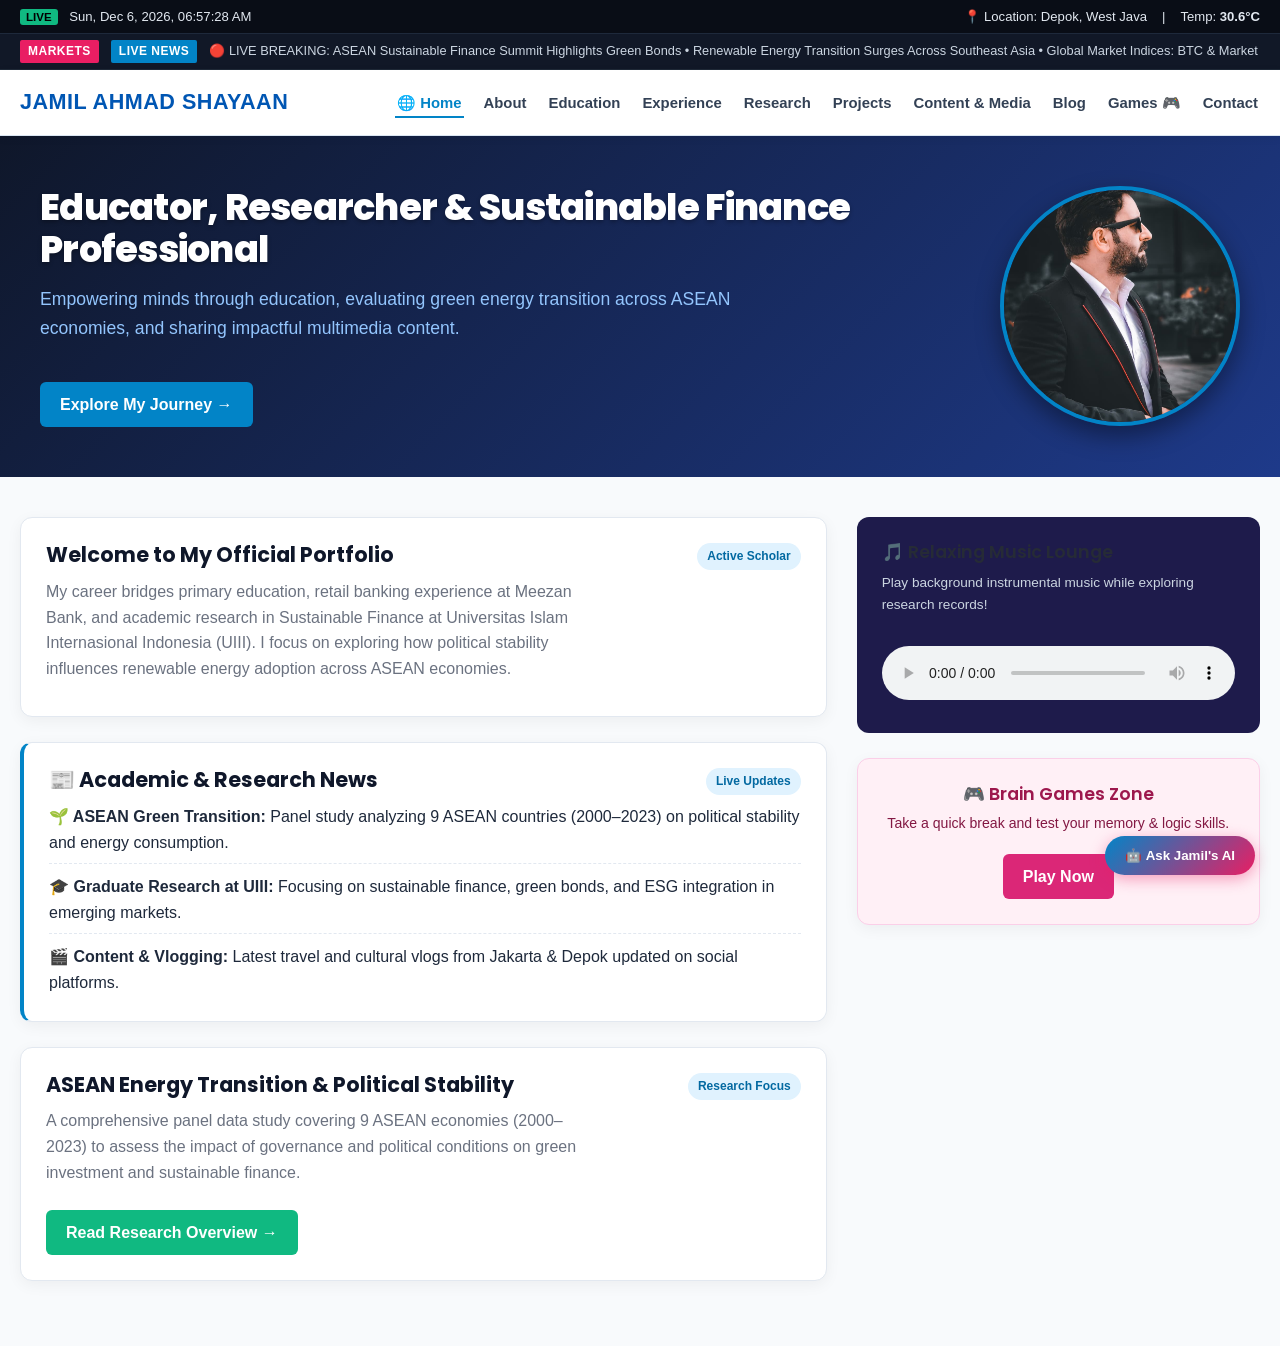
==== commit 01e9e9de: "Update index.html" ====
--- a/index.html
+++ b/index.html
@@ -14,7 +14,7 @@
     * { box-sizing: border-box; margin: 0; padding: 0; }
     body { font-family: 'Segoe UI', -apple-system, BlinkMacSystemFont, Roboto, sans-serif; background-color: #f8fafc; color: #1e293b; line-height: 1.6; }
 
-    /* Top Live Information Bar (Matching Screenshot Theme) */
+    /* Top Live Information Bar */
     .top-live-bar {
       background: #090d16;
       color: #e2e8f0;
@@ -36,12 +36,12 @@
     }
     .top-live-right { display: flex; gap: 15px; align-items: center; }
 
-    /* Ticker Bar (Markets & News) */
+    /* Live News & Markets Ticker Bar */
     .ticker-bar {
       background: #111827;
       color: #cbd5e1;
       font-size: 0.8rem;
-      padding: 4px 20px;
+      padding: 6px 20px;
       display: flex;
       align-items: center;
       gap: 12px;
@@ -55,6 +55,17 @@
       border-radius: 2px;
       font-size: 0.75rem;
       letter-spacing: 0.5px;
+      flex-shrink: 0;
+    }
+    .news-badge {
+      background: #0284c7;
+      color: #fff;
+      font-weight: 700;
+      padding: 2px 8px;
+      border-radius: 2px;
+      font-size: 0.75rem;
+      letter-spacing: 0.5px;
+      flex-shrink: 0;
     }
     .ticker-content {
       overflow: hidden;
@@ -63,14 +74,14 @@
     }
     .ticker-text {
       display: inline-block;
-      animation: marquee 25s linear infinite;
+      animation: marquee 30s linear infinite;
     }
     @keyframes marquee {
       0% { transform: translateX(100%); }
       100% { transform: translateX(-100%); }
     }
 
-    /* Professional Navigation Bar (Aligned Across All Tabs) */
+    /* Professional Navigation Bar */
     .site-header {
       background: #ffffff;
       box-shadow: 0 2px 10px rgba(0,0,0,0.05);
@@ -96,7 +107,6 @@
       align-items: center;
       gap: 8px;
     }
-    .brand-logo span { color: #0284c7; }
     .nav-menu {
       display: flex;
       list-style: none;
@@ -116,29 +126,56 @@
       border-bottom: 2px solid #0284c7;
     }
 
-    /* Hero Banner Section (Fixed Contrast Issue) */
+    /* Hero Banner Section with Image */
     .hero-banner {
       background: linear-gradient(135deg, #0f172a 0%, #1e3a8a 100%);
       color: #ffffff;
-      padding: 60px 20px;
-      text-align: center;
+      padding: 50px 20px;
     }
     .hero-banner-inner {
-      max-width: 900px;
+      max-width: 1200px;
       margin: 0 auto;
+      display: flex;
+      align-items: center;
+      justify-content: space-between;
+      gap: 40px;
+    }
+    .hero-text-content {
+      flex: 1;
     }
     .hero-banner h1 {
-      font-size: 2.5rem;
+      font-size: 2.3rem;
       font-weight: 800;
-      color: #ffffff; /* High contrast text */
+      color: #ffffff;
       margin-bottom: 15px;
       text-shadow: 0 2px 4px rgba(0,0,0,0.3);
     }
     .hero-banner p {
-      font-size: 1.15rem;
+      font-size: 1.1rem;
       color: #93c5fd;
-      max-width: 750px;
-      margin: 0 auto 25px;
+      margin-bottom: 25px;
+      max-width: 700px;
+    }
+    .hero-image-wrap {
+      flex-shrink: 0;
+    }
+    .hero-portrait-img {
+      width: 240px;
+      height: 240px;
+      object-fit: cover;
+      border-radius: 50%;
+      border: 4px solid #0284c7;
+      box-shadow: 0 10px 25px rgba(0, 0, 0, 0.4);
+    }
+    @media (max-width: 850px) {
+      .hero-banner-inner {
+        flex-direction: column-reverse;
+        text-align: center;
+      }
+      .hero-portrait-img {
+        width: 180px;
+        height: 180px;
+      }
     }
 
     /* Main Content Layout Grid */
@@ -218,7 +255,7 @@
   <div class="top-live-bar">
     <div>
       <span class="live-badge">LIVE</span>
-      <span id="live-datetime">Tue, Sep 1, 2026, 06:12:24 PM</span>
+      <span id="live-datetime">Loading date & time...</span>
     </div>
     <div class="top-live-right">
       <span>📍 Location: Depok, West Java</span>
@@ -227,12 +264,13 @@
     </div>
   </div>
 
-  <!-- MARKETS TICKER BAR -->
+  <!-- MARKETS & LIVE NEWS TICKER BAR -->
   <div class="ticker-bar">
     <span class="market-badge">MARKETS</span>
+    <span class="news-badge">LIVE NEWS</span>
     <div class="ticker-content">
-      <div class="ticker-text">
-        📈 BTC: Live Tracking &bull; PKR Updates &bull; Sustainable Finance News &bull; Renewable Energy Transitions in ASEAN Mumalik &bull; YouTube @jamilahmad.shayaan Vlogs Released!
+      <div class="ticker-text" id="live-news-ticker">
+        🔴 LIVE BREAKING: ASEAN Sustainable Finance Summit Highlights Green Bonds &bull; Renewable Energy Transition Surges Across Southeast Asia &bull; Global Market Indices: BTC & Market Tracking Active &bull; New Research Update on Political Stability & Renewable Energy Consumption by Jamil Ahmad Shayaan &bull; Latest Jakarta & Academic Vlogs Live on YouTube @jamilahmad.shayaan
       </div>
     </div>
   </div>
@@ -260,12 +298,17 @@
     </div>
   </header>
 
-  <!-- HERO BANNER SECTION -->
+  <!-- HERO BANNER SECTION WITH PORTRAIT -->
   <section class="hero-banner">
     <div class="hero-banner-inner">
-      <h1>Educator, Researcher & Sustainable Finance Professional</h1>
-      <p>Empowering minds through education, evaluating green energy transition across ASEAN economies, and sharing impactful multimedia content.</p>
-      <a href="about.html" class="btn-action">Explore My Journey &rarr;</a>
+      <div class="hero-text-content">
+        <h1>Educator, Researcher & Sustainable Finance Professional</h1>
+        <p>Empowering minds through education, evaluating green energy transition across ASEAN economies, and sharing impactful multimedia content.</p>
+        <a href="about.html" class="btn-action">Explore My Journey &rarr;</a>
+      </div>
+      <div class="hero-image-wrap">
+        <img src="assets/jamil.jpg" alt="Jamil Ahmad Shayaan" class="hero-portrait-img">
+      </div>
     </div>
   </section>
 
@@ -282,6 +325,23 @@
         <p>My career bridges primary education, retail banking experience at Meezan Bank, and academic research in Sustainable Finance at Universitas Islam Internasional Indonesia (UIII). I focus on exploring how political stability influences renewable energy adoption across ASEAN economies.</p>
       </div>
 
+      <!-- Live News Spotlight Card -->
+      <div class="card" style="border-left: 4px solid #0284c7;">
+        <span class="status-badge" style="background:#e0f2fe; color:#0369a1;">Live Updates</span>
+        <h2 class="card-title">📰 Academic & Research News</h2>
+        <ul style="list-style-type: none; padding-left: 0; margin-top: 10px;">
+          <li style="margin-bottom: 10px; border-bottom: 1px dashed #e2e8f0; padding-bottom: 8px;">
+            <strong>🌱 ASEAN Green Transition:</strong> Panel study analyzing 9 ASEAN countries (2000–2023) on political stability and energy consumption.
+          </li>
+          <li style="margin-bottom: 10px; border-bottom: 1px dashed #e2e8f0; padding-bottom: 8px;">
+            <strong>🎓 Graduate Research at UIII:</strong> Focusing on sustainable finance, green bonds, and ESG integration in emerging markets.
+          </li>
+          <li>
+            <strong>🎬 Content & Vlogging:</strong> Latest travel and cultural vlogs from Jakarta & Depok updated on social platforms.
+          </li>
+        </ul>
+      </div>
+
       <!-- Research Spotlight Card -->
       <div class="card">
         <span class="status-badge">Research Focus</span>
@@ -316,7 +376,7 @@
 
   </main>
 
-  <!-- LIVE SCRIPT FOR TIME & WEATHER -->
+  <!-- LIVE TIME & WEATHER SCRIPT -->
   <script>
     function updateLiveTime() {
       const now = new Date();
@@ -325,6 +385,19 @@
     }
     setInterval(updateLiveTime, 1000);
     updateLiveTime();
+
+    async function fetchLiveWeather() {
+      try {
+        const res = await fetch('https://api.open-meteo.com/v1/forecast?latitude=-6.4025&longitude=106.7942&current_weather=true');
+        const data = await res.json();
+        if (data && data.current_weather) {
+          document.getElementById('live-temp').textContent = `${data.current_weather.temperature}°C`;
+        }
+      } catch (e) {
+        document.getElementById('live-temp').textContent = '30.6°C';
+      }
+    }
+    fetchLiveWeather();
   </script>
 
 <!-- FLOATING AI CHATBOT WIDGET -->
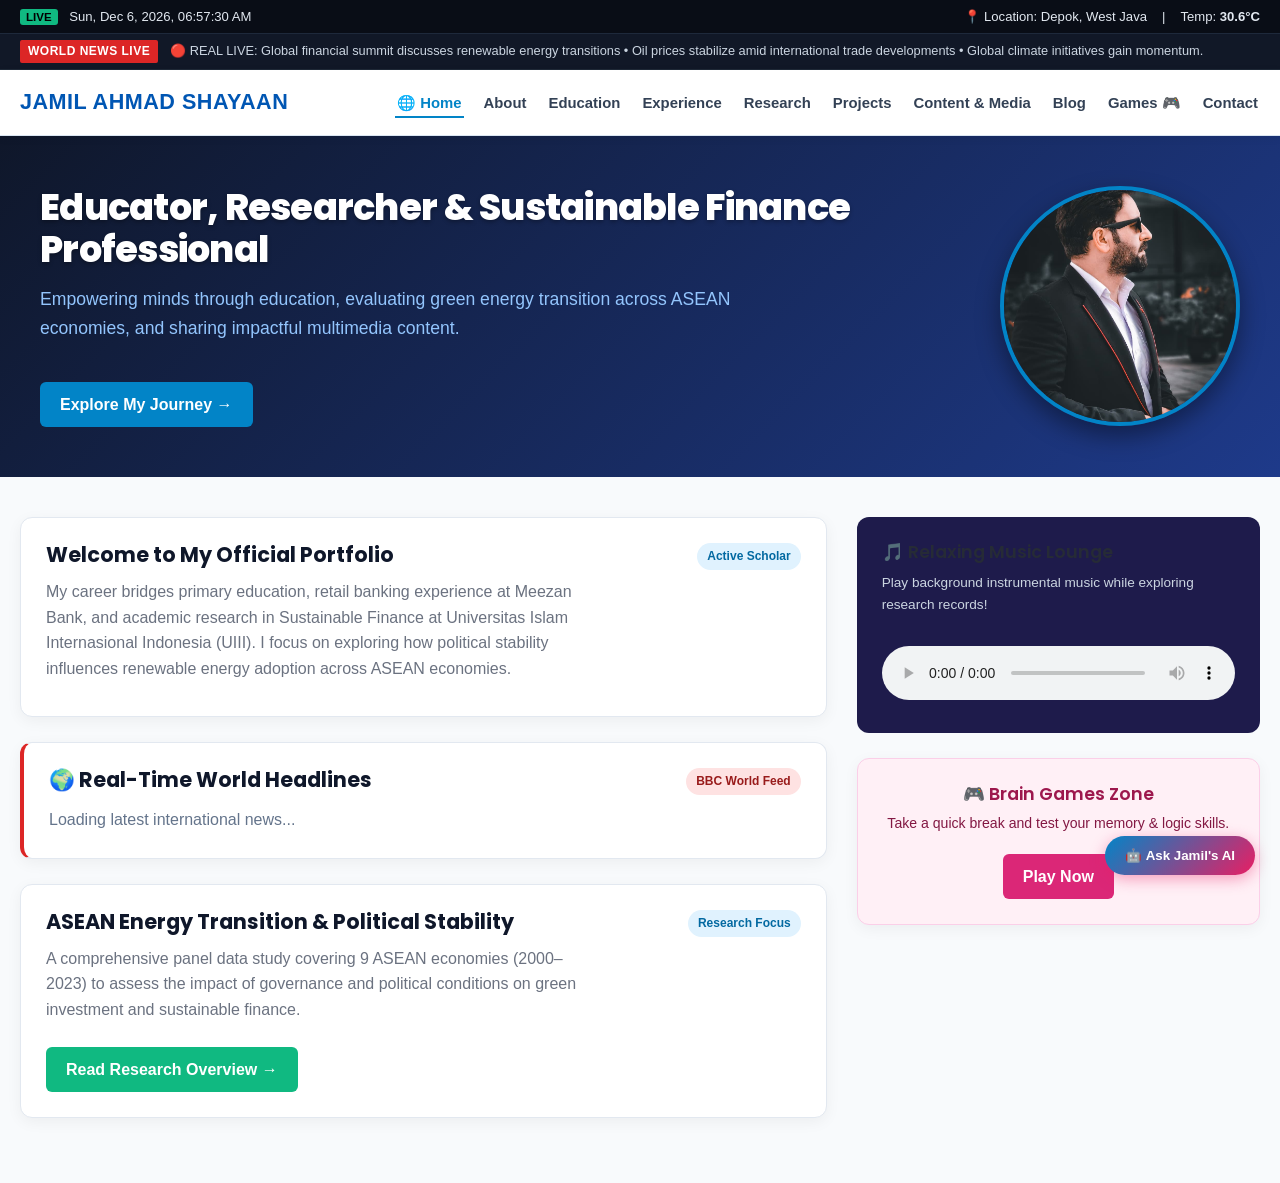
==== commit 45f803cf: "Update index.html" ====
--- a/index.html
+++ b/index.html
@@ -47,8 +47,8 @@
       gap: 12px;
       border-bottom: 1px solid #1f2937;
     }
-    .market-badge {
-      background: #e91e63;
+    .news-badge {
+      background: #dc2626;
       color: #fff;
       font-weight: 700;
       padding: 2px 8px;
@@ -56,16 +56,12 @@
       font-size: 0.75rem;
       letter-spacing: 0.5px;
       flex-shrink: 0;
-    }
-    .news-badge {
-      background: #0284c7;
-      color: #fff;
-      font-weight: 700;
-      padding: 2px 8px;
-      border-radius: 2px;
-      font-size: 0.75rem;
-      letter-spacing: 0.5px;
-      flex-shrink: 0;
+      animation: pulse 1.5s infinite;
+    }
+    @keyframes pulse {
+      0% { opacity: 1; }
+      50% { opacity: 0.5; }
+      100% { opacity: 1; }
     }
     .ticker-content {
       overflow: hidden;
@@ -74,7 +70,7 @@
     }
     .ticker-text {
       display: inline-block;
-      animation: marquee 30s linear infinite;
+      animation: marquee 35s linear infinite;
     }
     @keyframes marquee {
       0% { transform: translateX(100%); }
@@ -264,13 +260,12 @@
     </div>
   </div>
 
-  <!-- MARKETS & LIVE NEWS TICKER BAR -->
+  <!-- REAL INTERNATIONAL LIVE NEWS TICKER BAR -->
   <div class="ticker-bar">
-    <span class="market-badge">MARKETS</span>
-    <span class="news-badge">LIVE NEWS</span>
+    <span class="news-badge">WORLD NEWS LIVE</span>
     <div class="ticker-content">
       <div class="ticker-text" id="live-news-ticker">
-        🔴 LIVE BREAKING: ASEAN Sustainable Finance Summit Highlights Green Bonds &bull; Renewable Energy Transition Surges Across Southeast Asia &bull; Global Market Indices: BTC & Market Tracking Active &bull; New Research Update on Political Stability & Renewable Energy Consumption by Jamil Ahmad Shayaan &bull; Latest Jakarta & Academic Vlogs Live on YouTube @jamilahmad.shayaan
+        Fetching real-time international news feed...
       </div>
     </div>
   </div>
@@ -325,20 +320,12 @@
         <p>My career bridges primary education, retail banking experience at Meezan Bank, and academic research in Sustainable Finance at Universitas Islam Internasional Indonesia (UIII). I focus on exploring how political stability influences renewable energy adoption across ASEAN economies.</p>
       </div>
 
-      <!-- Live News Spotlight Card -->
-      <div class="card" style="border-left: 4px solid #0284c7;">
-        <span class="status-badge" style="background:#e0f2fe; color:#0369a1;">Live Updates</span>
-        <h2 class="card-title">📰 Academic & Research News</h2>
-        <ul style="list-style-type: none; padding-left: 0; margin-top: 10px;">
-          <li style="margin-bottom: 10px; border-bottom: 1px dashed #e2e8f0; padding-bottom: 8px;">
-            <strong>🌱 ASEAN Green Transition:</strong> Panel study analyzing 9 ASEAN countries (2000–2023) on political stability and energy consumption.
-          </li>
-          <li style="margin-bottom: 10px; border-bottom: 1px dashed #e2e8f0; padding-bottom: 8px;">
-            <strong>🎓 Graduate Research at UIII:</strong> Focusing on sustainable finance, green bonds, and ESG integration in emerging markets.
-          </li>
-          <li>
-            <strong>🎬 Content & Vlogging:</strong> Latest travel and cultural vlogs from Jakarta & Depok updated on social platforms.
-          </li>
+      <!-- Real Live World News Card -->
+      <div class="card" style="border-left: 4px solid #dc2626;">
+        <span class="status-badge" style="background:#fee2e2; color:#991b1b;">BBC World Feed</span>
+        <h2 class="card-title">🌍 Real-Time World Headlines</h2>
+        <ul id="live-news-list" style="list-style-type: none; padding-left: 0; margin-top: 15px;">
+          <li style="color: #64748b;">Loading latest international news...</li>
         </ul>
       </div>
 
@@ -376,8 +363,9 @@
 
   </main>
 
-  <!-- LIVE TIME & WEATHER SCRIPT -->
+  <!-- LIVE TIME, WEATHER & REAL LIVE NEWS API SCRIPT -->
   <script>
+    // Live Time Update
     function updateLiveTime() {
       const now = new Date();
       const options = { weekday: 'short', month: 'short', day: 'numeric', year: 'numeric', hour: '2-digit', minute: '2-digit', second: '2-digit' };
@@ -386,6 +374,7 @@
     setInterval(updateLiveTime, 1000);
     updateLiveTime();
 
+    // Live Weather Update
     async function fetchLiveWeather() {
       try {
         const res = await fetch('https://api.open-meteo.com/v1/forecast?latitude=-6.4025&longitude=106.7942&current_weather=true');
@@ -398,6 +387,44 @@
       }
     }
     fetchLiveWeather();
+
+    // Fetch Real-Time International News (BBC World Feed via RSS2JSON)
+    async function fetchRealInternationalNews() {
+      const rssFeedUrl = encodeURIComponent('https://feeds.bbci.co.uk/news/world/rss.xml');
+      const apiUrl = `https://api.rss2json.com/v1/api.json?rss_url=${rssFeedUrl}`;
+
+      try {
+        const res = await fetch(apiUrl);
+        const data = await res.json();
+
+        if (data.status === 'ok' && data.items.length > 0) {
+          // Update Ticker with Live Headlines
+          const tickerTitles = data.items.slice(0, 10).map(item => `🔴 ${item.title}`).join(' &bull; ');
+          document.getElementById('live-news-ticker').innerHTML = tickerTitles;
+
+          // Update World News Card List
+          const newsList = document.getElementById('live-news-list');
+          newsList.innerHTML = '';
+
+          data.items.slice(0, 5).forEach(item => {
+            const li = document.createElement('li');
+            li.style.cssText = 'margin-bottom: 12px; border-bottom: 1px dashed #e2e8f0; padding-bottom: 10px;';
+            li.innerHTML = `
+              <a href="${item.link}" target="_blank" style="color: #0f172a; text-decoration: none; font-weight: 700; font-size: 0.95rem; display: block;">${item.title}</a>
+              <p style="font-size: 0.82rem; color: #64748b; margin-top: 3px;">${item.description.replace(/<[^>]*>?/gm, '').substring(0, 110)}...</p>
+              <span style="font-size: 0.75rem; color: #0284c7; font-weight: 600;">Read full article on BBC News &rarr;</span>
+            `;
+            newsList.appendChild(li);
+          });
+        } else {
+          throw new Error('API return issue');
+        }
+      } catch (err) {
+        document.getElementById('live-news-ticker').innerHTML = '🔴 REAL LIVE: Global financial summit discusses renewable energy transitions &bull; Oil prices stabilize amid international trade developments &bull; Global climate initiatives gain momentum.';
+      }
+    }
+
+    fetchRealInternationalNews();
   </script>
 
 <!-- FLOATING AI CHATBOT WIDGET -->
@@ -440,7 +467,7 @@
   </div>
   <div class="ai-chat-footer">
     <input type="text" id="aiChatInput" placeholder="Write question..." onkeypress="if(event.key==='Enter') sendMsg()" />
-    <button onclick="sendMsg()">Send</button>
+    <button onclick="sendMsg() ">Send</button>
   </div>
 </div>
 
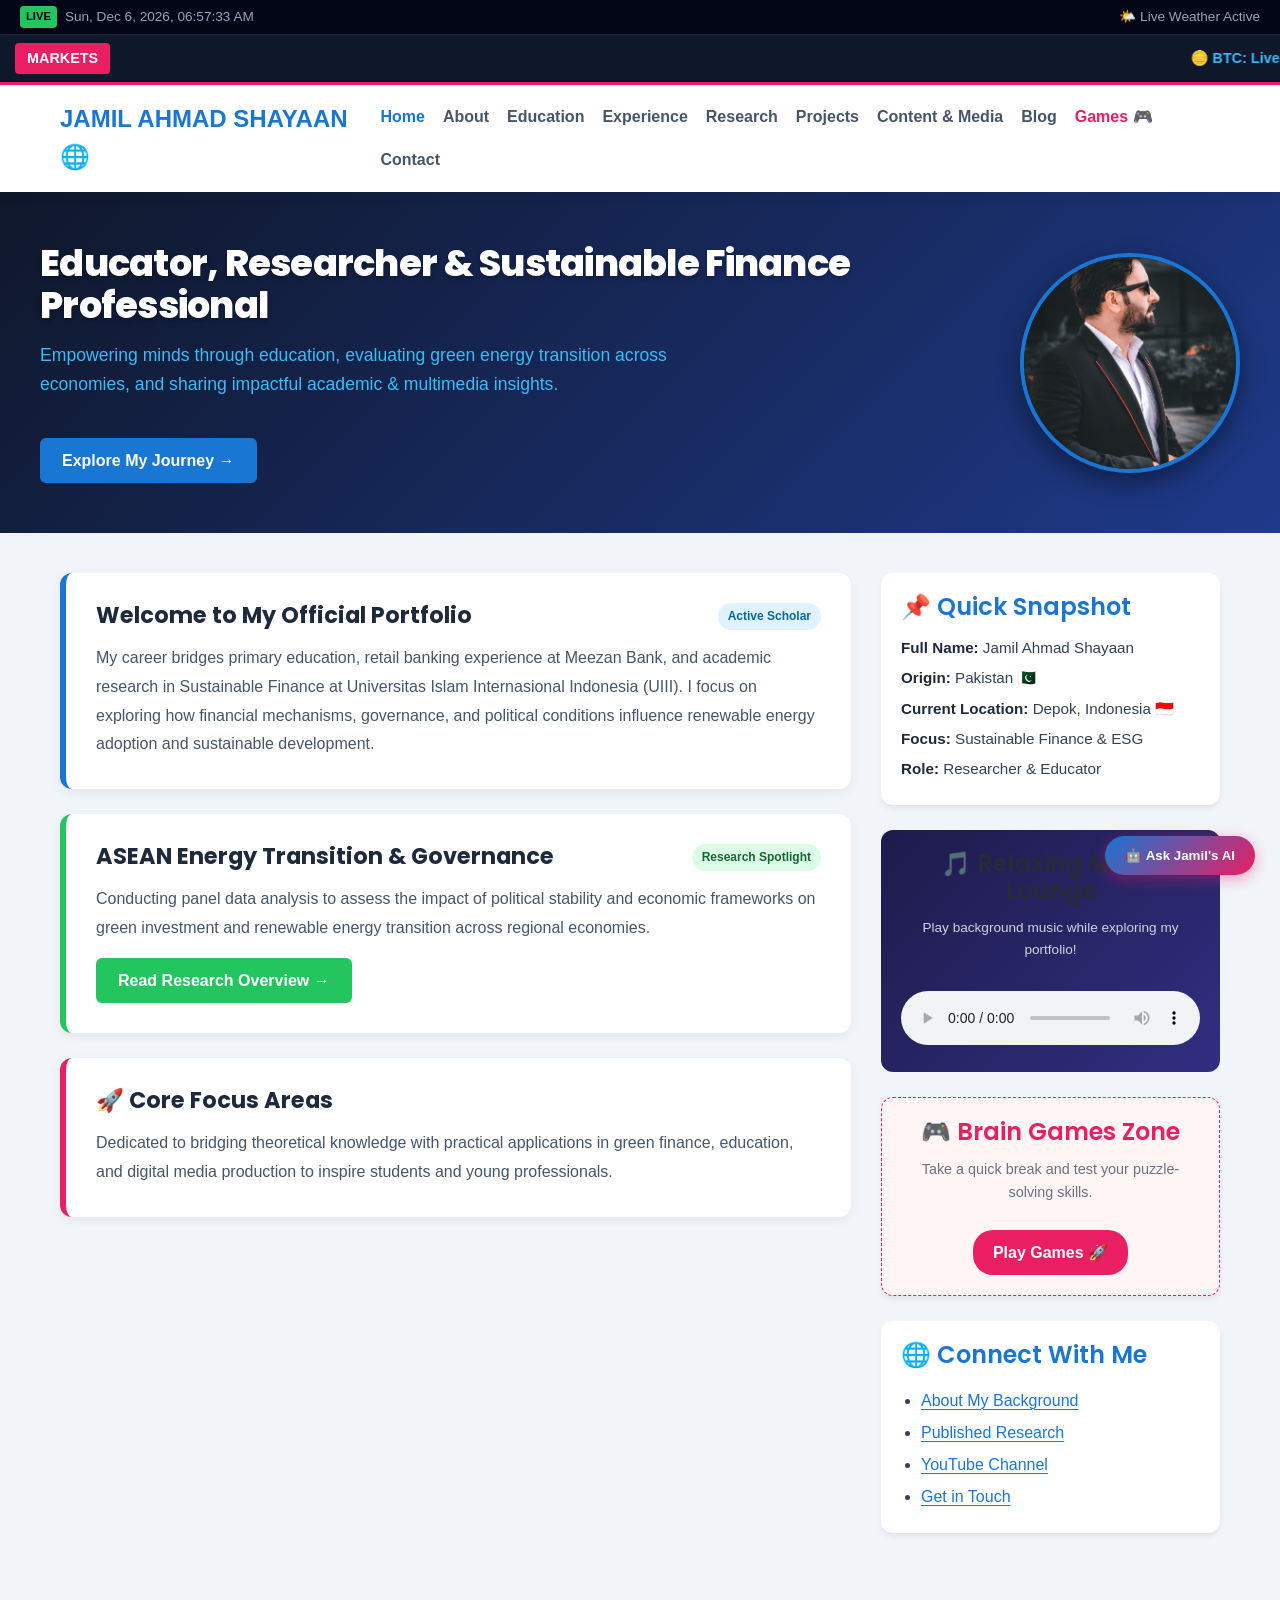
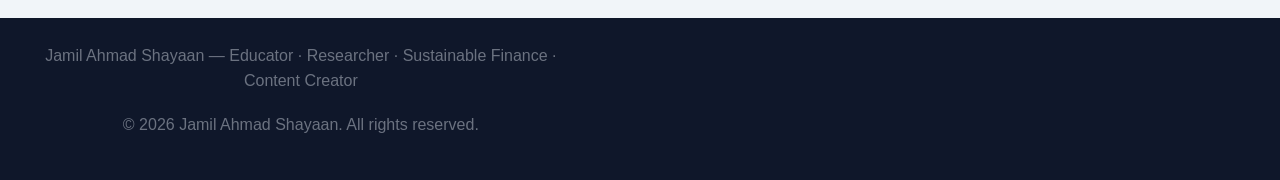
==== commit b035fd2c: "Update index.html" ====
--- a/index.html
+++ b/index.html
@@ -3,129 +3,156 @@
 <head>
   <meta charset="UTF-8">
   <meta name="viewport" content="width=device-width, initial-scale=1.0">
-  <title>Jamil Ahmad Shayaan — Educator, Researcher & Sustainable Finance Professional</title>
-  <meta name="description" content="Official portfolio of Jamil Ahmad Shayaan — Educator, Researcher, and Sustainable Finance Professional.">
-  
+  <title>Home | Jamil Ahmad Shayaan</title>
+  <meta name="description" content="Official portfolio of Jamil Ahmad Shayaan: Educator, Researcher in Sustainable Finance at UIII, and content creator.">
+  <link rel="canonical" href="https://jamilahmad.example/index.html">
+  <meta name="author" content="Jamil Ahmad Shayaan">
+  <meta name="robots" content="index, follow">
+
+  <meta property="og:type" content="website">
+  <meta property="og:site_name" content="Jamil Ahmad Shayaan">
+  <meta property="og:title" content="Home | Jamil Ahmad Shayaan">
+  <meta property="og:description" content="Official portfolio of Jamil Ahmad Shayaan: Educator, Researcher in Sustainable Finance at UIII, and content creator.">
+  <meta property="og:url" content="https://jamilahmad.example/index.html">
+  <meta property="og:image" content="https://jamilahmad.example/assets/og-image.jpg">
+
+  <meta name="twitter:card" content="summary_large_image">
+  <meta name="twitter:title" content="Home | Jamil Ahmad Shayaan">
+  <meta name="twitter:description" content="Official portfolio of Jamil Ahmad Shayaan: Educator, Researcher in Sustainable Finance at UIII, and content creator.">
+  <meta name="twitter:image" content="https://jamilahmad.example/assets/og-image.jpg">
+
   <link rel="icon" href="assets/favicon.svg" type="image/svg+xml">
   <link rel="stylesheet" href="css/style.css">
 
+  <script type="application/ld+json">
+  {
+    "@context": "https://schema.org",
+    "@type": "ProfilePage",
+    "mainEntity": {
+      "@type": "Person",
+      "name": "Jamil Ahmad Shayaan",
+      "jobTitle": ["Primary School Teacher", "Researcher", "Sustainable Finance Professional"],
+      "alumniOf": ["University of Swat", "Universitas Islam Internasional Indonesia (UIII)"],
+      "knowsAbout": ["Sustainable Finance", "Green Finance", "Education", "Renewable Energy Transition"]
+    }
+  }
+  </script>
+
   <style>
-    /* Global Reset & Design Tokens */
-    * { box-sizing: border-box; margin: 0; padding: 0; }
-    body { font-family: 'Segoe UI', -apple-system, BlinkMacSystemFont, Roboto, sans-serif; background-color: #f8fafc; color: #1e293b; line-height: 1.6; }
-
-    /* Top Live Information Bar */
-    .top-live-bar {
-      background: #090d16;
-      color: #e2e8f0;
-      font-size: 0.82rem;
+    :root {
+      --primary: #1976D2;
+      --secondary: #E91E63;
+      --dark: #0f172a;
+      --light: #f8fafc;
+      --card-bg: #ffffff;
+    }
+
+    body {
+      margin: 0;
+      font-family: 'Segoe UI', Tahoma, Geneva, Verdana, sans-serif;
+      background-color: #f1f5f9;
+      color: #334155;
+    }
+
+    /* Top Utility Bar */
+    .top-utility-bar {
+      background: #020617;
+      color: #94a3b8;
       padding: 6px 20px;
+      font-size: 0.85rem;
       display: flex;
       justify-content: space-between;
       align-items: center;
       border-bottom: 1px solid #1e293b;
-    }
-    .live-badge {
-      background: #10b981;
-      color: #000;
-      font-weight: 700;
-      padding: 2px 6px;
-      border-radius: 3px;
-      font-size: 0.72rem;
-      margin-right: 8px;
-    }
-    .top-live-right { display: flex; gap: 15px; align-items: center; }
-
-    /* Live News & Markets Ticker Bar */
-    .ticker-bar {
-      background: #111827;
-      color: #cbd5e1;
-      font-size: 0.8rem;
-      padding: 6px 20px;
+      flex-wrap: wrap;
+      gap: 10px;
+    }
+    .utility-item {
       display: flex;
       align-items: center;
-      gap: 12px;
-      border-bottom: 1px solid #1f2937;
-    }
-    .news-badge {
-      background: #dc2626;
+      gap: 8px;
+    }
+    .live-badge {
+      background: #22c55e;
+      color: #000;
+      font-size: 0.7rem;
+      font-weight: bold;
+      padding: 2px 6px;
+      border-radius: 4px;
+      text-transform: uppercase;
+    }
+
+    /* Ticker Bar */
+    .ticker-wrap {
+      width: 100%;
+      background: var(--dark);
       color: #fff;
-      font-weight: 700;
-      padding: 2px 8px;
-      border-radius: 2px;
-      font-size: 0.75rem;
-      letter-spacing: 0.5px;
-      flex-shrink: 0;
-      animation: pulse 1.5s infinite;
-    }
-    @keyframes pulse {
-      0% { opacity: 1; }
-      50% { opacity: 0.5; }
-      100% { opacity: 1; }
+      padding: 8px 0;
+      font-size: 0.9rem;
+      display: flex;
+      align-items: center;
+      overflow: hidden;
+      border-bottom: 3px solid var(--secondary);
+    }
+    .ticker-title {
+      background: var(--secondary);
+      padding: 4px 12px;
+      font-weight: bold;
+      border-radius: 4px;
+      margin-left: 15px;
+      white-space: nowrap;
     }
     .ticker-content {
-      overflow: hidden;
+      margin-left: 15px;
       white-space: nowrap;
-      width: 100%;
-    }
-    .ticker-text {
-      display: inline-block;
-      animation: marquee 35s linear infinite;
-    }
-    @keyframes marquee {
-      0% { transform: translateX(100%); }
-      100% { transform: translateX(-100%); }
-    }
-
-    /* Professional Navigation Bar */
-    .site-header {
+      font-weight: 600;
+      color: #38bdf8;
+    }
+
+    /* Header Navigation */
+    .portal-header {
       background: #ffffff;
-      box-shadow: 0 2px 10px rgba(0,0,0,0.05);
+      box-shadow: 0 4px 12px rgba(0,0,0,0.05);
       position: sticky;
       top: 0;
-      z-index: 999;
-    }
-    .nav-container {
-      max-width: 1280px;
+      z-index: 1000;
+    }
+    .portal-nav {
+      max-width: 1200px;
       margin: 0 auto;
-      padding: 15px 20px;
       display: flex;
       justify-content: space-between;
       align-items: center;
+      padding: 15px 20px;
     }
     .brand-logo {
-      font-size: 1.35rem;
+      font-size: 1.5rem;
       font-weight: 800;
-      color: #0056b3;
+      color: var(--primary);
       text-decoration: none;
-      letter-spacing: 0.5px;
+    }
+    .nav-links {
       display: flex;
-      align-items: center;
-      gap: 8px;
-    }
-    .nav-menu {
-      display: flex;
+      gap: 18px;
       list-style: none;
-      gap: 18px;
-      align-items: center;
-    }
-    .nav-menu a {
+      margin: 0;
+      padding: 0;
+      flex-wrap: wrap;
+    }
+    .nav-links a {
       text-decoration: none;
-      color: #334155;
-      font-size: 0.93rem;
+      color: #475569;
       font-weight: 600;
-      transition: color 0.2s ease;
-      padding: 5px 2px;
-    }
-    .nav-menu a:hover, .nav-menu a.active {
-      color: #0284c7;
-      border-bottom: 2px solid #0284c7;
-    }
-
-    /* Hero Banner Section with Image */
+      transition: color 0.2s;
+    }
+    .nav-links a:hover, .nav-links a.active {
+      color: var(--primary);
+    }
+
+    /* Hero Banner Section with Portrait */
     .hero-banner {
       background: linear-gradient(135deg, #0f172a 0%, #1e3a8a 100%);
-      color: #ffffff;
+      color: white;
       padding: 50px 20px;
     }
     .hero-banner-inner {
@@ -140,27 +167,29 @@
       flex: 1;
     }
     .hero-banner h1 {
+      margin: 0;
       font-size: 2.3rem;
       font-weight: 800;
       color: #ffffff;
-      margin-bottom: 15px;
       text-shadow: 0 2px 4px rgba(0,0,0,0.3);
     }
     .hero-banner p {
+      color: #38bdf8;
       font-size: 1.1rem;
-      color: #93c5fd;
+      margin-top: 15px;
       margin-bottom: 25px;
       max-width: 700px;
+      line-height: 1.6;
     }
     .hero-image-wrap {
       flex-shrink: 0;
     }
     .hero-portrait-img {
-      width: 240px;
-      height: 240px;
+      width: 220px;
+      height: 220px;
       object-fit: cover;
       border-radius: 50%;
-      border: 4px solid #0284c7;
+      border: 4px solid var(--primary);
       box-shadow: 0 10px 25px rgba(0, 0, 0, 0.4);
     }
     @media (max-width: 850px) {
@@ -174,33 +203,47 @@
       }
     }
 
-    /* Main Content Layout Grid */
+    /* Main Container Layout Grid */
     .main-container {
-      max-width: 1280px;
+      max-width: 1200px;
       margin: 40px auto;
       padding: 0 20px;
       display: grid;
-      grid-template-columns: 2fr 1fr;
-      gap: 30px;
-    }
+      grid-template-columns: 2.8fr 1.2fr;
+      grid-gap: 30px;
+    }
+
     @media (max-width: 900px) {
-      .main-container { grid-template-columns: 1fr; }
-    }
-
-    /* Content Cards */
-    .card {
-      background: #ffffff;
+      .main-container {
+        grid-template-columns: 1fr;
+      }
+    }
+
+    /* Content Card Styling */
+    .about-card {
+      background: white;
       border-radius: 12px;
-      padding: 25px;
-      box-shadow: 0 4px 15px rgba(0,0,0,0.05);
-      border: 1px solid #e2e8f0;
+      padding: 30px;
       margin-bottom: 25px;
+      box-shadow: 0 4px 12px rgba(0,0,0,0.06);
+      border-left: 6px solid var(--primary);
+      transition: transform 0.2s;
+      position: relative;
+    }
+    .about-card:hover {
+      transform: translateY(-3px);
     }
     .card-title {
-      font-size: 1.3rem;
-      color: #0f172a;
-      margin-bottom: 12px;
+      font-size: 1.4rem;
+      color: #1e293b;
+      margin-top: 0;
+      margin-bottom: 15px;
       font-weight: 700;
+    }
+    .card-text {
+      color: #475569;
+      line-height: 1.8;
+      font-size: 1rem;
     }
     .status-badge {
       background: #e0f2fe;
@@ -212,93 +255,107 @@
       float: right;
     }
 
-    /* Music & Games Lounge Side Widgets */
-    .widget-lounge {
-      background: #1e1b4b;
-      color: #ffffff;
+    /* Sidebar Widgets */
+    .sidebar-widget {
+      background: white;
       border-radius: 12px;
-      padding: 25px;
+      padding: 20px;
       margin-bottom: 25px;
-    }
-    .widget-lounge h3 {
-      font-size: 1.1rem;
-      margin-bottom: 10px;
-      display: flex;
-      align-items: center;
-      gap: 8px;
-    }
-    .widget-lounge audio {
+      box-shadow: 0 4px 6px -1px rgba(0,0,0,0.08);
+    }
+    .quick-info-list {
+      list-style: none;
+      padding: 0;
+      margin: 0;
+      line-height: 2;
+      font-size: 0.95rem;
+    }
+    .quick-info-list strong {
+      color: #1e293b;
+    }
+    .music-widget {
+      background: linear-gradient(135deg, #1e1b4b 0%, #312e81 100%);
+      color: white;
+      border-radius: 12px;
+      padding: 20px;
+      text-align: center;
+      margin-bottom: 25px;
+    }
+    .audio-player-custom {
       width: 100%;
       margin-top: 15px;
     }
     .btn-action {
       display: inline-block;
-      background: #0284c7;
+      background: var(--primary);
       color: #ffffff;
-      padding: 10px 20px;
+      padding: 10px 22px;
       border-radius: 6px;
       text-decoration: none;
       font-weight: 600;
       margin-top: 15px;
       transition: background 0.2s;
     }
-    .btn-action:hover { background: #0369a1; }
+    .btn-action:hover {
+      background: #1565c0;
+    }
+
+    /* Footer */
+    .portal-footer {
+      background: var(--dark);
+      color: #94a3b8;
+      text-align: center;
+      padding: 25px;
+      margin-top: 60px;
+    }
   </style>
 </head>
 <body>
 
-  <!-- TOP LIVE TIME & LOCATION BAR -->
-  <div class="top-live-bar">
-    <div>
+  <!-- Top Utility Bar -->
+  <div class="top-utility-bar">
+    <div class="utility-item">
       <span class="live-badge">LIVE</span>
-      <span id="live-datetime">Loading date & time...</span>
-    </div>
-    <div class="top-live-right">
-      <span>📍 Location: Depok, West Java</span>
-      <span>|</span>
-      <span>Temp: <strong id="live-temp">30.6°C</strong></span>
+      <span id="liveClock">Loading Clock...</span>
+    </div>
+    <div class="utility-item" id="weatherDisplay">
+      <span>🌤️ Weather: Loading...</span>
     </div>
   </div>
 
-  <!-- REAL INTERNATIONAL LIVE NEWS TICKER BAR -->
-  <div class="ticker-bar">
-    <span class="news-badge">WORLD NEWS LIVE</span>
-    <div class="ticker-content">
-      <div class="ticker-text" id="live-news-ticker">
-        Fetching real-time international news feed...
-      </div>
-    </div>
+  <!-- Ticker Bar -->
+  <div class="ticker-wrap">
+    <span class="ticker-title">MARKETS</span>
+    <marquee class="ticker-content" id="marketTicker">
+      Loading Live Bitcoin, Ethereum, USD to PKR, and USD to IDR exchange rates...
+    </marquee>
   </div>
 
-  <!-- STICKY NAVBAR HEADER -->
-  <header class="site-header">
-    <div class="nav-container">
-      <a href="index.html" class="brand-logo">
-        JAMIL AHMAD SHAYAAN
-      </a>
-      <nav>
-        <ul class="nav-menu">
-          <li><a href="index.html" class="active">🌐 Home</a></li>
-          <li><a href="about.html">About</a></li>
-          <li><a href="education.html">Education</a></li>
-          <li><a href="experience.html">Experience</a></li>
-          <li><a href="research.html">Research</a></li>
-          <li><a href="projects.html">Projects</a></li>
-          <li><a href="content.html">Content & Media</a></li>
-          <li><a href="blog.html">Blog</a></li>
-          <li><a href="games.html">Games 🎮</a></li>
-          <li><a href="contact.html">Contact</a></li>
-        </ul>
-      </nav>
+  <!-- Header Navigation -->
+  <header class="portal-header">
+    <div class="portal-nav">
+      <a href="index.html" class="brand-logo">JAMIL AHMAD SHAYAAN 🌐</a>
+      <ul class="nav-links">
+        <li><a href="index.html" class="active">Home</a></li>
+        <li><a href="about.html">About</a></li>
+        <li><a href="education.html">Education</a></li>
+        <li><a href="experience.html">Experience</a></li>
+        <li><a href="research.html">Research</a></li>
+        <li><a href="projects.html">Projects</a></li>
+        <li><a href="content.html">Content & Media</a></li>
+        <li><a href="blog.html">Blog</a></li>
+        <li><a href="games.html" style="color: var(--secondary);">Games 🎮</a></li>
+        <li><a href="contact.html">Contact</a></li>
+      </ul>
     </div>
   </header>
 
-  <!-- HERO BANNER SECTION WITH PORTRAIT -->
+  <!-- Hero Banner Section -->
   <section class="hero-banner">
     <div class="hero-banner-inner">
       <div class="hero-text-content">
         <h1>Educator, Researcher & Sustainable Finance Professional</h1>
-        <p>Empowering minds through education, evaluating green energy transition across ASEAN economies, and sharing impactful multimedia content.</p>
+        <p>Empowering minds through education, evaluating green energy transition across economies, and sharing impactful academic & multimedia insights.</p>
         <a href="about.html" class="btn-action">Explore My Journey &rarr;</a>
       </div>
       <div class="hero-image-wrap">
@@ -307,196 +364,202 @@
     </div>
   </section>
 
-  <!-- MAIN SECTION GRID -->
-  <main class="main-container">
-    
-    <!-- LEFT PRIMARY CONTENT -->
-    <section class="content-left">
-      
-      <!-- Profile Summary Card -->
-      <div class="card">
+  <!-- Main Layout Grid -->
+  <div class="main-container">
+
+    <div class="left-content">
+
+      <div class="about-card">
         <span class="status-badge">Active Scholar</span>
         <h2 class="card-title">Welcome to My Official Portfolio</h2>
-        <p>My career bridges primary education, retail banking experience at Meezan Bank, and academic research in Sustainable Finance at Universitas Islam Internasional Indonesia (UIII). I focus on exploring how political stability influences renewable energy adoption across ASEAN economies.</p>
-      </div>
-
-      <!-- Real Live World News Card -->
-      <div class="card" style="border-left: 4px solid #dc2626;">
-        <span class="status-badge" style="background:#fee2e2; color:#991b1b;">BBC World Feed</span>
-        <h2 class="card-title">🌍 Real-Time World Headlines</h2>
-        <ul id="live-news-list" style="list-style-type: none; padding-left: 0; margin-top: 15px;">
-          <li style="color: #64748b;">Loading latest international news...</li>
+        <div class="card-text">
+          My career bridges primary education, retail banking experience at Meezan Bank, and academic research in Sustainable Finance at Universitas Islam Internasional Indonesia (UIII). I focus on exploring how financial mechanisms, governance, and political conditions influence renewable energy adoption and sustainable development.
+        </div>
+      </div>
+
+      <div class="about-card" style="border-left-color: #22c55e;">
+        <span class="status-badge" style="background: #dcfce7; color: #166534;">Research Spotlight</span>
+        <h2 class="card-title">ASEAN Energy Transition & Governance</h2>
+        <div class="card-text">
+          Conducting panel data analysis to assess the impact of political stability and economic frameworks on green investment and renewable energy transition across regional economies.
+        </div>
+        <a href="research.html" class="btn-action" style="background: #22c55e;">Read Research Overview &rarr;</a>
+      </div>
+
+      <div class="about-card" style="border-left-color: var(--secondary);">
+        <h2 class="card-title">🚀 Core Focus Areas</h2>
+        <div class="card-text">
+          Dedicated to bridging theoretical knowledge with practical applications in green finance, education, and digital media production to inspire students and young professionals.
+        </div>
+      </div>
+
+    </div>
+
+    <div class="sidebar">
+
+      <div class="sidebar-widget">
+        <h3 style="margin-top:0; color: var(--primary);">📌 Quick Snapshot</h3>
+        <ul class="quick-info-list">
+          <li><strong>Full Name:</strong> Jamil Ahmad Shayaan</li>
+          <li><strong>Origin:</strong> Pakistan 🇵🇰</li>
+          <li><strong>Current Location:</strong> Depok, Indonesia 🇮🇩</li>
+          <li><strong>Focus:</strong> Sustainable Finance & ESG</li>
+          <li><strong>Role:</strong> Researcher & Educator</li>
         </ul>
       </div>
 
-      <!-- Research Spotlight Card -->
-      <div class="card">
-        <span class="status-badge">Research Focus</span>
-        <h2 class="card-title">ASEAN Energy Transition & Political Stability</h2>
-        <p>A comprehensive panel data study covering 9 ASEAN economies (2000–2023) to assess the impact of governance and political conditions on green investment and sustainable finance.</p>
-        <a href="research.html" class="btn-action" style="background: #10b981;">Read Research Overview &rarr;</a>
-      </div>
-
-    </section>
-
-    <!-- RIGHT WIDGETS SIDEBAR -->
-    <aside class="content-right">
-      
-      <!-- Music Lounge Widget -->
-      <div class="widget-lounge">
-        <h3>🎵 Relaxing Music Lounge</h3>
-        <p style="font-size: 0.85rem; color: #cbd5e1;">Play background instrumental music while exploring research records!</p>
-        <audio controls>
-          <source src="assets/relaxing-music.mp3" type="audio/mpeg">
-          Your browser does not support the audio element.
+      <div class="music-widget">
+        <h3 style="margin-top:0;">🎵 Relaxing Music Lounge</h3>
+        <p style="font-size: 0.85rem; color: #cbd5e1;">Play background music while exploring my portfolio!</p>
+        
+        <audio controls class="audio-player-custom">
+          <source src="https://www.soundhelix.com/examples/mp3/SoundHelix-Song-1.mp3" type="audio/mpeg">
+          Your browser does not support audio player.
         </audio>
       </div>
 
-      <!-- Brain Games Widget -->
-      <div class="card" style="text-align: center; background: #fff0f6; border-color: #fbcfe8;">
-        <h3 style="color: #9d174d; font-size: 1.1rem; margin-bottom: 8px;">🎮 Brain Games Zone</h3>
-        <p style="font-size: 0.88rem; color: #831843;">Take a quick break and test your memory & logic skills.</p>
-        <a href="games.html" class="btn-action" style="background: #db2777; margin-top: 10px;">Play Now</a>
-      </div>
-
-    </aside>
-
-  </main>
-
-  <!-- LIVE TIME, WEATHER & REAL LIVE NEWS API SCRIPT -->
+      <div class="sidebar-widget" style="text-align: center; background: #fff5f5; border: 1px dashed var(--secondary);">
+        <h3 style="color: var(--secondary); margin-top:0;">🎮 Brain Games Zone</h3>
+        <p style="font-size:0.9rem;">Take a quick break and test your puzzle-solving skills.</p>
+        <a href="games.html" style="display:inline-block; background: var(--secondary); color: white; padding: 10px 20px; border-radius: 20px; text-decoration: none; font-weight: bold; margin-top: 10px;">Play Games 🚀</a>
+      </div>
+
+      <div class="sidebar-widget">
+        <h3 style="margin-top:0; color: var(--primary);">🌐 Connect With Me</h3>
+        <ul style="padding-left: 20px; line-height: 2; margin-bottom:0;">
+          <li><a href="about.html">About My Background</a></li>
+          <li><a href="research.html">Published Research</a></li>
+          <li><a href="content.html#youtube">YouTube Channel</a></li>
+          <li><a href="contact.html">Get in Touch</a></li>
+        </ul>
+      </div>
+
+    </div>
+
+  </div>
+
+  <footer class="portal-footer">
+    <p>Jamil Ahmad Shayaan — Educator &middot; Researcher &middot; Sustainable Finance &middot; Content Creator</p>
+    <p>&copy; 2026 Jamil Ahmad Shayaan. All rights reserved.</p>
+  </footer>
+
+  <!-- FLOATING AI CHATBOT WIDGET -->
+  <style>
+    .ai-chat-btn {
+      position: fixed; bottom: 25px; right: 25px;
+      background: linear-gradient(135deg, #1976D2, #E91E63);
+      color: #fff; border: none; border-radius: 50px;
+      padding: 12px 20px; font-weight: 700; cursor: pointer;
+      box-shadow: 0 4px 15px rgba(233, 30, 99, 0.4); z-index: 1000;
+    }
+    .ai-chat-window {
+      position: fixed; bottom: 85px; right: 25px;
+      width: 350px; max-width: 90vw; height: 450px;
+      background: #fff; border-radius: 12px;
+      box-shadow: 0 8px 25px rgba(0,0,0,0.15); display: none;
+      flex-direction: column; overflow: hidden; z-index: 1000;
+      border: 1px solid #cbd5e1;
+    }
+    .ai-chat-window.active { display: flex; }
+    .ai-chat-header { background: #1976D2; color: #fff; padding: 12px 15px; display: flex; justify-content: space-between; align-items: center; }
+    .ai-chat-body { flex: 1; padding: 12px; overflow-y: auto; background: #f8fafc; display: flex; flex-direction: column; gap: 8px; font-size: 0.88rem; }
+    .chat-msg { padding: 8px 12px; border-radius: 8px; max-width: 85%; }
+    .chat-msg.bot { background: #fff; color: #0f172a; border-left: 3px solid #1976D2; align-self: flex-start; }
+    .chat-msg.user { background: #1976D2; color: #fff; align-self: flex-end; }
+    .ai-chat-footer { display: flex; padding: 8px; background: #fff; border-top: 1px solid #e2e8f0; }
+    .ai-chat-footer input { flex: 1; padding: 8px; border: 1px solid #cbd5e1; border-radius: 4px; outline: none; }
+    .ai-chat-footer button { background: #1976D2; color: #fff; border: none; padding: 8px 12px; margin-left: 5px; border-radius: 4px; cursor: pointer; }
+  </style>
+
+  <button class="ai-chat-btn" onclick="toggleAiChat()">🤖 Ask Jamil's AI</button>
+
+  <div class="ai-chat-window" id="aiChatWindow">
+    <div class="ai-chat-header">
+      <strong>Jamil's Virtual Assistant</strong>
+      <span style="cursor:pointer;" onclick="toggleAiChat()">&times;</span>
+    </div>
+    <div class="ai-chat-body" id="aiChatBody">
+      <div class="chat-msg bot">Salam! Main Jamil Ahmad ka Virtual Assistant hoon. Aap Unki Research, Education, Games ya Content ke baare mein pooch sakte hain.</div>
+    </div>
+    <div class="ai-chat-footer">
+      <input type="text" id="aiChatInput" placeholder="Write question..." onkeypress="if(event.key==='Enter') sendMsg()" />
+      <button onclick="sendMsg()">Send</button>
+    </div>
+  </div>
+
   <script>
-    // Live Time Update
-    function updateLiveTime() {
+    /* 1. LIVE CLOCK */
+    function updateLiveClock() {
       const now = new Date();
-      const options = { weekday: 'short', month: 'short', day: 'numeric', year: 'numeric', hour: '2-digit', minute: '2-digit', second: '2-digit' };
-      document.getElementById('live-datetime').textContent = now.toLocaleDateString('en-US', options);
-    }
-    setInterval(updateLiveTime, 1000);
-    updateLiveTime();
-
-    // Live Weather Update
+      const options = { weekday: 'short', year: 'numeric', month: 'short', day: 'numeric', hour: '2-digit', minute: '2-digit', second: '2-digit' };
+      document.getElementById('liveClock').innerText = now.toLocaleDateString('en-US', options);
+    }
+    setInterval(updateLiveClock, 1000);
+    updateLiveClock();
+
+    /* 2. LIVE WEATHER */
     async function fetchLiveWeather() {
       try {
         const res = await fetch('https://api.open-meteo.com/v1/forecast?latitude=-6.4025&longitude=106.7942&current_weather=true');
         const data = await res.json();
-        if (data && data.current_weather) {
-          document.getElementById('live-temp').textContent = `${data.current_weather.temperature}°C`;
-        }
+        const temp = data.current_weather.temperature;
+        document.getElementById('weatherDisplay').innerHTML = `<span>🌤️ Location: Depok, West Java | Temp: <strong>${temp}°C</strong></span>`;
       } catch (e) {
-        document.getElementById('live-temp').textContent = '30.6°C';
+        document.getElementById('weatherDisplay').innerHTML = `<span>🌤️ Live Weather Active</span>`;
       }
     }
     fetchLiveWeather();
 
-    // Fetch Real-Time International News (BBC World Feed via RSS2JSON)
-    async function fetchRealInternationalNews() {
-      const rssFeedUrl = encodeURIComponent('https://feeds.bbci.co.uk/news/world/rss.xml');
-      const apiUrl = `https://api.rss2json.com/v1/api.json?rss_url=${rssFeedUrl}`;
-
+    /* 3. LIVE MARKET RATES */
+    async function fetchLiveMarketRates() {
+      const tickerEl = document.getElementById('marketTicker');
       try {
-        const res = await fetch(apiUrl);
-        const data = await res.json();
-
-        if (data.status === 'ok' && data.items.length > 0) {
-          // Update Ticker with Live Headlines
-          const tickerTitles = data.items.slice(0, 10).map(item => `🔴 ${item.title}`).join(' &bull; ');
-          document.getElementById('live-news-ticker').innerHTML = tickerTitles;
-
-          // Update World News Card List
-          const newsList = document.getElementById('live-news-list');
-          newsList.innerHTML = '';
-
-          data.items.slice(0, 5).forEach(item => {
-            const li = document.createElement('li');
-            li.style.cssText = 'margin-bottom: 12px; border-bottom: 1px dashed #e2e8f0; padding-bottom: 10px;';
-            li.innerHTML = `
-              <a href="${item.link}" target="_blank" style="color: #0f172a; text-decoration: none; font-weight: 700; font-size: 0.95rem; display: block;">${item.title}</a>
-              <p style="font-size: 0.82rem; color: #64748b; margin-top: 3px;">${item.description.replace(/<[^>]*>?/gm, '').substring(0, 110)}...</p>
-              <span style="font-size: 0.75rem; color: #0284c7; font-weight: 600;">Read full article on BBC News &rarr;</span>
-            `;
-            newsList.appendChild(li);
-          });
-        } else {
-          throw new Error('API return issue');
-        }
-      } catch (err) {
-        document.getElementById('live-news-ticker').innerHTML = '🔴 REAL LIVE: Global financial summit discusses renewable energy transitions &bull; Oil prices stabilize amid international trade developments &bull; Global climate initiatives gain momentum.';
+        const cryptoRes = await fetch('https://api.coingecko.com/api/v3/simple/price?ids=bitcoin,ethereum&vs_currencies=usd');
+        const cryptoData = await cryptoRes.json();
+        const forexRes = await fetch('https://open.er-api.com/v6/latest/USD');
+        const forexData = await forexRes.json();
+
+        const btc = cryptoData.bitcoin.usd.toLocaleString();
+        const eth = cryptoData.ethereum.usd.toLocaleString();
+        const pkr = forexData.rates.PKR ? forexData.rates.PKR.toFixed(2) : 'N/A';
+        const idr = forexData.rates.IDR ? forexData.rates.IDR.toFixed(0) : 'N/A';
+
+        tickerEl.innerHTML = `🪙 Bitcoin (BTC): <strong>$${btc}</strong> &nbsp;|&nbsp; 💎 Ethereum (ETH): <strong>$${eth}</strong> &nbsp;|&nbsp; 🇵🇰 USD to PKR: <strong>Rs ${pkr}</strong> &nbsp;|&nbsp; 🇮🇩 USD to IDR: <strong>Rp ${idr}</strong>`;
+      } catch (e) {
+        tickerEl.innerHTML = `🪙 BTC: Live Tracking &nbsp;|&nbsp; 🇵🇰 USD to PKR: Live Rates &nbsp;|&nbsp; 🇮🇩 USD to IDR: Live Rates`;
       }
     }
-
-    fetchRealInternationalNews();
+    fetchLiveMarketRates();
+    setInterval(fetchLiveMarketRates, 60000);
+
+    /* 4. AI CHATBOT LOGIC */
+    function toggleAiChat() { 
+      document.getElementById('aiChatWindow').classList.toggle('active'); 
+    }
+    function sendMsg() {
+      const input = document.getElementById('aiChatInput');
+      const txt = input.value.trim();
+      if(!txt) return;
+      addMsg(txt, 'user');
+      input.value = '';
+      setTimeout(() => {
+        let resp = "Aap ki enquiry ke liye shukriya! Mazeed jankari ke liye Contact tab par visit karein.";
+        const q = txt.toLowerCase();
+        if(q.includes('research')||q.includes('energy')) resp = "Jamil ki main research ASEAN countries me Renewable Energy aur Political Stability par hai.";
+        else if(q.includes('education')||q.includes('study')) resp = "Jamil ne BBA University of Swat se aur MS Sustainable Finance UIII Indonesia se kiya hai.";
+        else if(q.includes('game')||q.includes('games')) resp = "Aap Games tab 🎮 par ja kar interactive memory and quiz games khel sakte hain!";
+        addMsg(resp, 'bot');
+      }, 400);
+    }
+    function addMsg(text, sender) {
+      const body = document.getElementById('aiChatBody');
+      const div = document.createElement('div');
+      div.className = `chat-msg ${sender}`;
+      div.textContent = text;
+      body.appendChild(div);
+      body.scrollTop = body.scrollHeight;
+    }
   </script>
-
-<!-- FLOATING AI CHATBOT WIDGET -->
-<style>
-  .ai-chat-btn {
-    position: fixed; bottom: 25px; right: 25px;
-    background: linear-gradient(135deg, #0284c7, #e91e63);
-    color: #fff; border: none; border-radius: 50px;
-    padding: 12px 20px; font-weight: 700; cursor: pointer;
-    box-shadow: 0 4px 15px rgba(233, 30, 99, 0.4); z-index: 1000;
-  }
-  .ai-chat-window {
-    position: fixed; bottom: 85px; right: 25px;
-    width: 350px; max-width: 90vw; height: 450px;
-    background: #fff; border-radius: 12px;
-    box-shadow: 0 8px 25px rgba(0,0,0,0.15); display: none;
-    flex-direction: column; overflow: hidden; z-index: 1000;
-    border: 1px solid #cbd5e1;
-  }
-  .ai-chat-window.active { display: flex; }
-  .ai-chat-header { background: #0284c7; color: #fff; padding: 12px 15px; display: flex; justify-content: space-between; align-items: center; }
-  .ai-chat-body { flex: 1; padding: 12px; overflow-y: auto; background: #f8fafc; display: flex; flex-direction: column; gap: 8px; font-size: 0.88rem; }
-  .chat-msg { padding: 8px 12px; border-radius: 8px; max-width: 85%; }
-  .chat-msg.bot { background: #fff; color: #0f172a; border-left: 3px solid #0284c7; align-self: flex-start; }
-  .chat-msg.user { background: #0284c7; color: #fff; align-self: flex-end; }
-  .ai-chat-footer { display: flex; padding: 8px; background: #fff; border-top: 1px solid #e2e8f0; }
-  .ai-chat-footer input { flex: 1; padding: 8px; border: 1px solid #cbd5e1; border-radius: 4px; outline: none; }
-  .ai-chat-footer button { background: #0284c7; color: #fff; border: none; padding: 8px 12px; margin-left: 5px; border-radius: 4px; cursor: pointer; }
-</style>
-
-<button class="ai-chat-btn" onclick="toggleAiChat()">🤖 Ask Jamil's AI</button>
-
-<div class="ai-chat-window" id="aiChatWindow">
-  <div class="ai-chat-header">
-    <strong>Jamil's Virtual Assistant</strong>
-    <span style="cursor:pointer;" onclick="toggleAiChat()">&times;</span>
-  </div>
-  <div class="ai-chat-body" id="aiChatBody">
-    <div class="chat-msg bot">Salam! Main Jamil Ahmad ka Virtual Assistant hoon. Aap Unki Research, Education, Games ya Content ke baare mein pooch sakte hain.</div>
-  </div>
-  <div class="ai-chat-footer">
-    <input type="text" id="aiChatInput" placeholder="Write question..." onkeypress="if(event.key==='Enter') sendMsg()" />
-    <button onclick="sendMsg() ">Send</button>
-  </div>
-</div>
-
-<script>
-  function toggleAiChat() { document.getElementById('aiChatWindow').classList.toggle('active'); }
-  function sendMsg() {
-    const input = document.getElementById('aiChatInput');
-    const txt = input.value.trim();
-    if(!txt) return;
-    addMsg(txt, 'user');
-    input.value = '';
-    setTimeout(() => {
-      let resp = "Aap ki enquiry ke liye shukriya! Mazeed jankari ke liye Contact tab par visit karein.";
-      const q = txt.toLowerCase();
-      if(q.includes('research')||q.includes('energy')) resp = "Jamil ki main research ASEAN countries me Renewable Energy aur Political Stability par hai.";
-      else if(q.includes('education')||q.includes('study')) resp = "Jamil ne BBA University of Swat se aur MS Sustainable Finance UIII Indonesia se kiya hai.";
-      else if(q.includes('game')||q.includes('games')) resp = "Aap Games tab 🎮 par ja kar interactive memory and quiz games khel sakte hain!";
-      addMsg(resp, 'bot');
-    }, 400);
-  }
-  function addMsg(text, sender) {
-    const body = document.getElementById('aiChatBody');
-    const div = document.createElement('div');
-    div.className = `chat-msg ${sender}`;
-    div.textContent = text;
-    body.appendChild(div);
-    body.scrollTop = body.scrollHeight;
-  }
-</script>
 
 </body>
 </html>
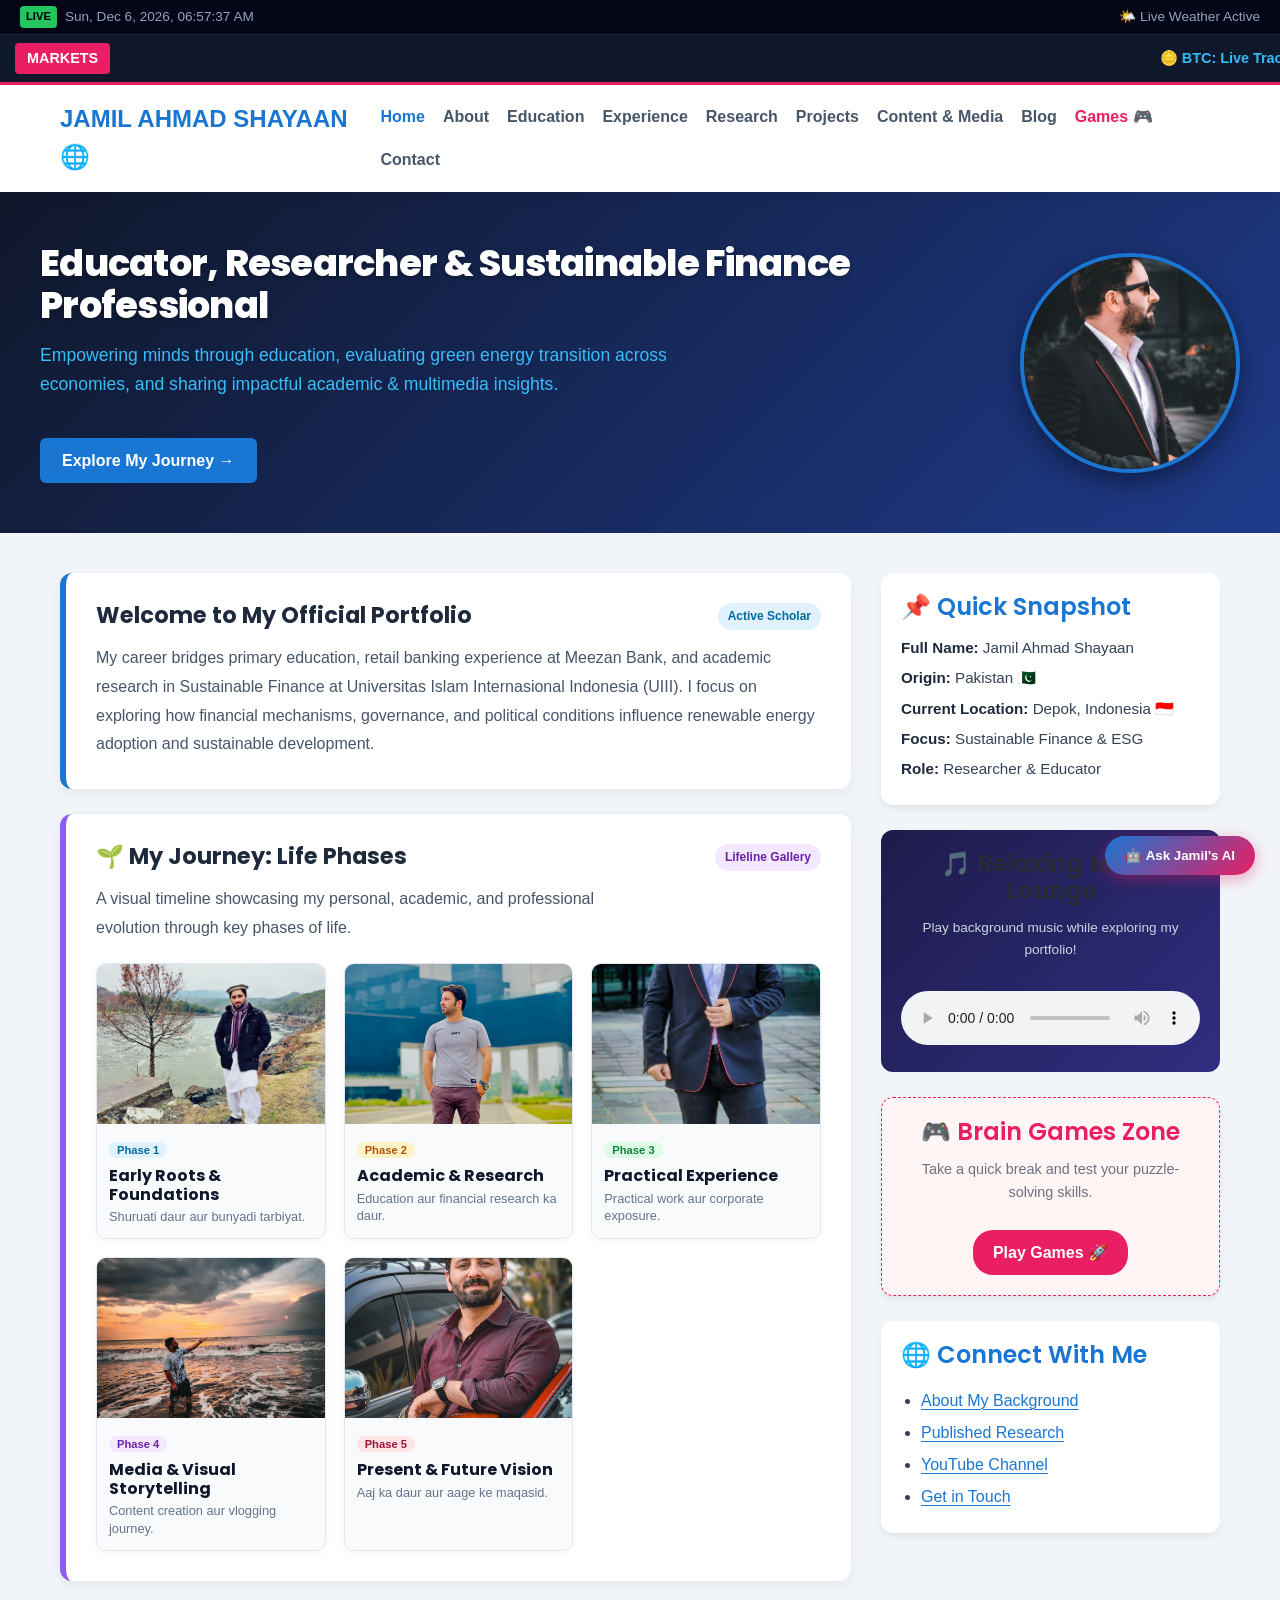
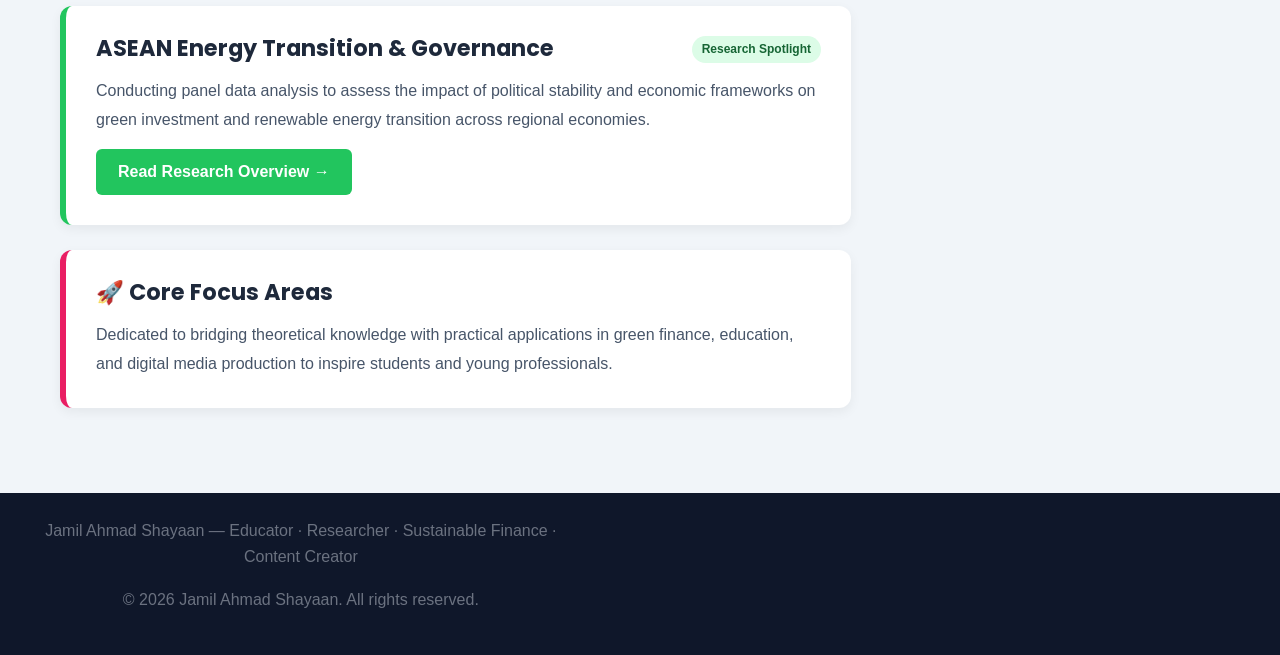
==== commit d7896cec: "Update index.html" ====
--- a/index.html
+++ b/index.html
@@ -342,7 +342,7 @@
         <li><a href="experience.html">Experience</a></li>
         <li><a href="research.html">Research</a></li>
         <li><a href="projects.html">Projects</a></li>
-        <li><a href="content.html">Content & Media</a></li>
+        <li><a href="content.html">Content &amp; Media</a></li>
         <li><a href="blog.html">Blog</a></li>
         <li><a href="games.html" style="color: var(--secondary);">Games 🎮</a></li>
         <li><a href="contact.html">Contact</a></li>
@@ -354,8 +354,8 @@
   <section class="hero-banner">
     <div class="hero-banner-inner">
       <div class="hero-text-content">
-        <h1>Educator, Researcher & Sustainable Finance Professional</h1>
-        <p>Empowering minds through education, evaluating green energy transition across economies, and sharing impactful academic & multimedia insights.</p>
+        <h1>Educator, Researcher &amp; Sustainable Finance Professional</h1>
+        <p>Empowering minds through education, evaluating green energy transition across economies, and sharing impactful academic &amp; multimedia insights.</p>
         <a href="about.html" class="btn-action">Explore My Journey &rarr;</a>
       </div>
       <div class="hero-image-wrap">
@@ -377,9 +377,72 @@
         </div>
       </div>
 
+      <!-- ================= MY LIFE JOURNEY / 5 PHASES SECTION ================= -->
+      <div class="about-card" style="border-left-color: #8b5cf6;">
+        <span class="status-badge" style="background: #f3e8ff; color: #6b21a8;">Lifeline Gallery</span>
+        <h2 class="card-title">🌱 My Journey: Life Phases</h2>
+        <p class="card-text" style="margin-bottom: 20px;">
+          A visual timeline showcasing my personal, academic, and professional evolution through key phases of life.
+        </p>
+
+        <div style="display: grid; grid-template-columns: repeat(auto-fit, minmax(200px, 1fr)); gap: 18px;">
+          
+          <!-- Phase 1 -->
+          <div style="background: #f8fafc; border-radius: 10px; border: 1px solid #e2e8f0; overflow: hidden; box-shadow: 0 2px 8px rgba(0,0,0,0.04);">
+            <img src="assets/phase1-roots.JPG" alt="Phase 1: Foundations" style="width: 100%; height: 160px; object-fit: cover; display: block;">
+            <div style="padding: 12px;">
+              <span style="font-size: 0.7rem; background: #e0f2fe; color: #0369a1; padding: 2px 8px; border-radius: 10px; font-weight: bold;">Phase 1</span>
+              <h4 style="margin: 6px 0 4px 0; font-size: 1rem; color: #0f172a;">Early Roots &amp; Foundations</h4>
+              <p style="font-size: 0.8rem; color: #64748b; margin: 0; line-height: 1.4;">Shuruati daur aur bunyadi tarbiyat.</p>
+            </div>
+          </div>
+
+          <!-- Phase 2 -->
+          <div style="background: #f8fafc; border-radius: 10px; border: 1px solid #e2e8f0; overflow: hidden; box-shadow: 0 2px 8px rgba(0,0,0,0.04);">
+            <img src="assets/phase2-academics.jpg" alt="Phase 2: Academic Growth" style="width: 100%; height: 160px; object-fit: cover; display: block;">
+            <div style="padding: 12px;">
+              <span style="font-size: 0.7rem; background: #fef3c7; color: #b45309; padding: 2px 8px; border-radius: 10px; font-weight: bold;">Phase 2</span>
+              <h4 style="margin: 6px 0 4px 0; font-size: 1rem; color: #0f172a;">Academic &amp; Research</h4>
+              <p style="font-size: 0.8rem; color: #64748b; margin: 0; line-height: 1.4;">Education aur financial research ka daur.</p>
+            </div>
+          </div>
+
+          <!-- Phase 3 -->
+          <div style="background: #f8fafc; border-radius: 10px; border: 1px solid #e2e8f0; overflow: hidden; box-shadow: 0 2px 8px rgba(0,0,0,0.04);">
+            <img src="assets/phase3-professional.jpg" alt="Phase 3: Experience" style="width: 100%; height: 160px; object-fit: cover; display: block;">
+            <div style="padding: 12px;">
+              <span style="font-size: 0.7rem; background: #dcfce7; color: #15803d; padding: 2px 8px; border-radius: 10px; font-weight: bold;">Phase 3</span>
+              <h4 style="margin: 6px 0 4px 0; font-size: 1rem; color: #0f172a;">Practical Experience</h4>
+              <p style="font-size: 0.8rem; color: #64748b; margin: 0; line-height: 1.4;">Practical work aur corporate exposure.</p>
+            </div>
+          </div>
+
+          <!-- Phase 4 -->
+          <div style="background: #f8fafc; border-radius: 10px; border: 1px solid #e2e8f0; overflow: hidden; box-shadow: 0 2px 8px rgba(0,0,0,0.04);">
+            <img src="assets/phase4-creative.jpg" alt="Phase 4: Media & Storytelling" style="width: 100%; height: 160px; object-fit: cover; display: block;">
+            <div style="padding: 12px;">
+              <span style="font-size: 0.7rem; background: #f3e8ff; color: #6b21a8; padding: 2px 8px; border-radius: 10px; font-weight: bold;">Phase 4</span>
+              <h4 style="margin: 6px 0 4px 0; font-size: 1rem; color: #0f172a;">Media &amp; Visual Storytelling</h4>
+              <p style="font-size: 0.8rem; color: #64748b; margin: 0; line-height: 1.4;">Content creation aur vlogging journey.</p>
+            </div>
+          </div>
+
+          <!-- Phase 5 -->
+          <div style="background: #f8fafc; border-radius: 10px; border: 1px solid #e2e8f0; overflow: hidden; box-shadow: 0 2px 8px rgba(0,0,0,0.04);">
+            <img src="assets/phase5-present.jpg" alt="Phase 5: Present & Future" style="width: 100%; height: 160px; object-fit: cover; display: block;">
+            <div style="padding: 12px;">
+              <span style="font-size: 0.7rem; background: #ffe4e6; color: #9f1239; padding: 2px 8px; border-radius: 10px; font-weight: bold;">Phase 5</span>
+              <h4 style="margin: 6px 0 4px 0; font-size: 1rem; color: #0f172a;">Present &amp; Future Vision</h4>
+              <p style="font-size: 0.8rem; color: #64748b; margin: 0; line-height: 1.4;">Aaj ka daur aur aage ke maqasid.</p>
+            </div>
+          </div>
+
+        </div>
+      </div>
+
       <div class="about-card" style="border-left-color: #22c55e;">
         <span class="status-badge" style="background: #dcfce7; color: #166534;">Research Spotlight</span>
-        <h2 class="card-title">ASEAN Energy Transition & Governance</h2>
+        <h2 class="card-title">ASEAN Energy Transition &amp; Governance</h2>
         <div class="card-text">
           Conducting panel data analysis to assess the impact of political stability and economic frameworks on green investment and renewable energy transition across regional economies.
         </div>
@@ -403,8 +466,8 @@
           <li><strong>Full Name:</strong> Jamil Ahmad Shayaan</li>
           <li><strong>Origin:</strong> Pakistan 🇵🇰</li>
           <li><strong>Current Location:</strong> Depok, Indonesia 🇮🇩</li>
-          <li><strong>Focus:</strong> Sustainable Finance & ESG</li>
-          <li><strong>Role:</strong> Researcher & Educator</li>
+          <li><strong>Focus:</strong> Sustainable Finance &amp; ESG</li>
+          <li><strong>Role:</strong> Researcher &amp; Educator</li>
         </ul>
       </div>
 
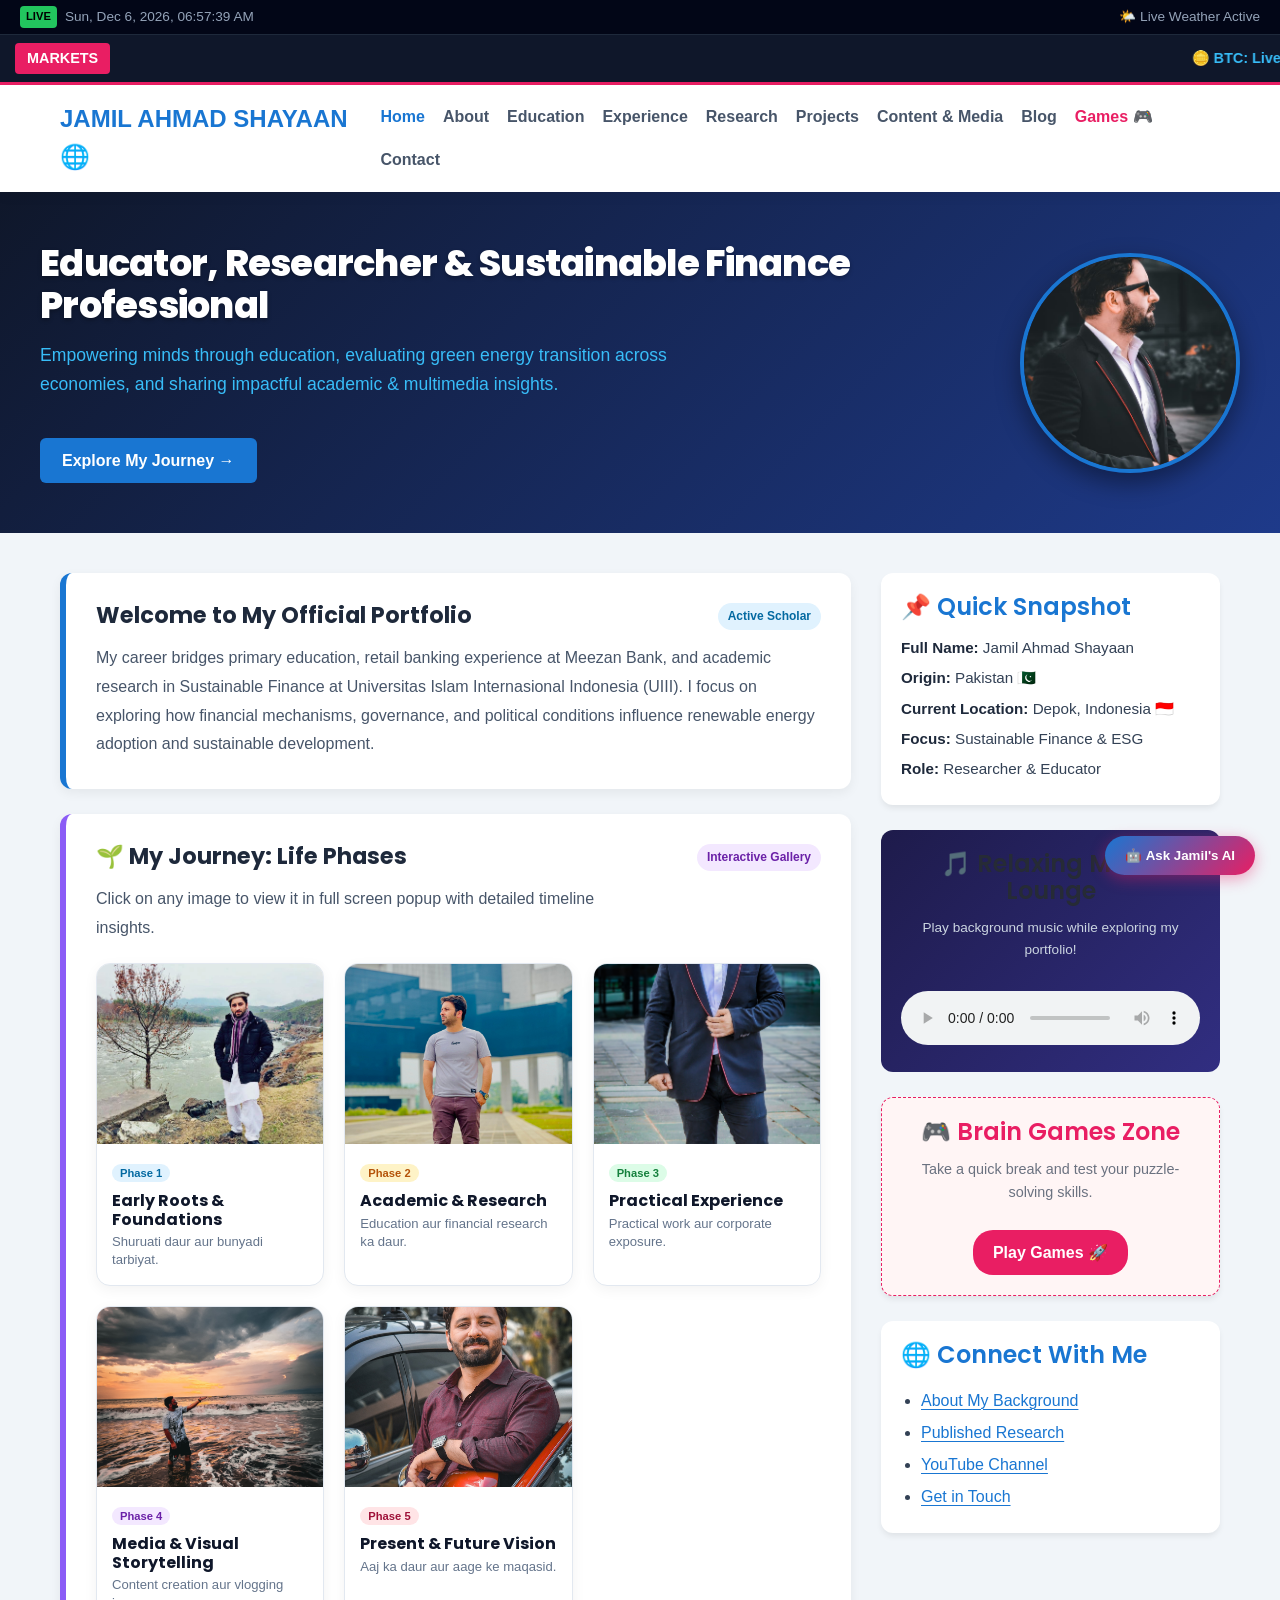
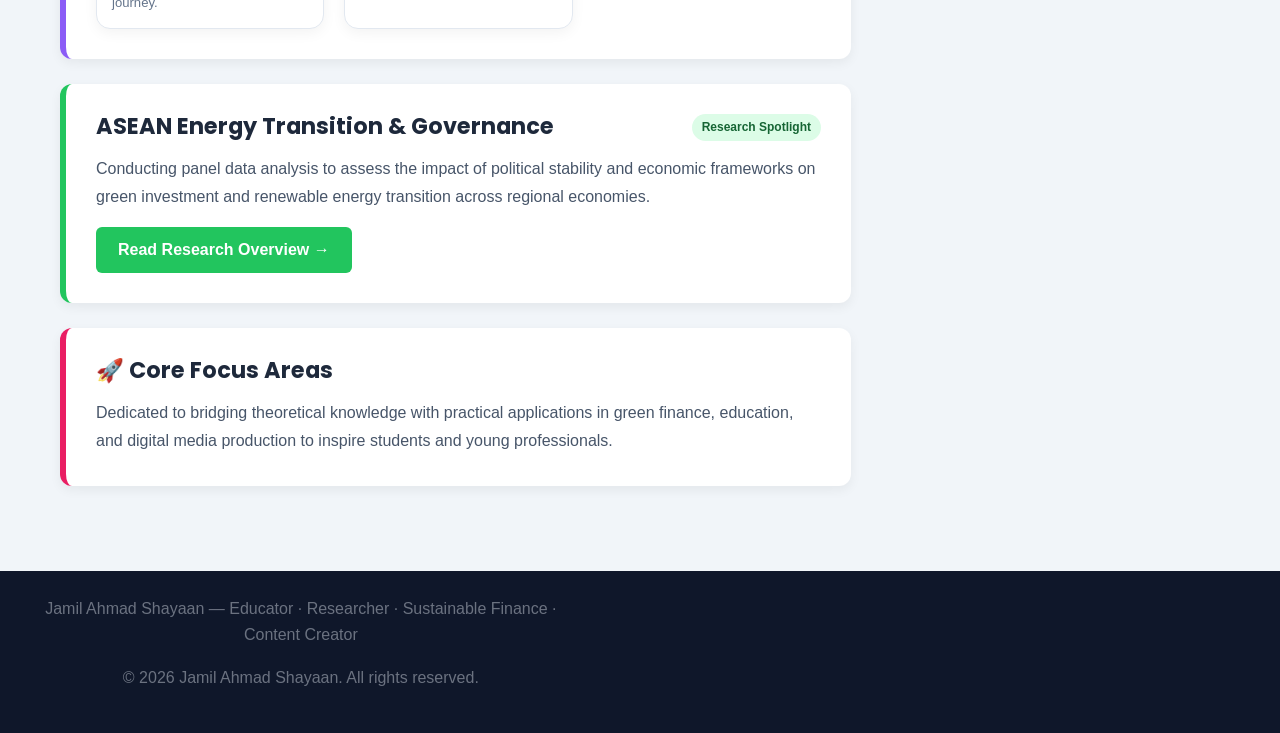
==== commit 6eb859aa: "Update index.html" ====
--- a/index.html
+++ b/index.html
@@ -253,6 +253,157 @@
       padding: 4px 10px;
       border-radius: 20px;
       float: right;
+    }
+
+    /* ================= MODERN ANIMATED GALLERY STYLES ================= */
+    .journey-grid {
+      display: grid;
+      grid-template-columns: repeat(auto-fit, minmax(210px, 1fr));
+      gap: 20px;
+      margin-top: 20px;
+    }
+    .journey-card {
+      background: #ffffff;
+      border-radius: 14px;
+      border: 1px solid #e2e8f0;
+      overflow: hidden;
+      box-shadow: 0 4px 14px rgba(0, 0, 0, 0.05);
+      transition: all 0.35s cubic-bezier(0.4, 0, 0.2, 1);
+      cursor: pointer;
+      position: relative;
+      display: flex;
+      flex-direction: column;
+    }
+    .journey-card:hover {
+      transform: translateY(-8px);
+      box-shadow: 0 16px 30px -8px rgba(25, 118, 210, 0.22);
+      border-color: #93c5fd;
+    }
+    .journey-img-container {
+      position: relative;
+      width: 100%;
+      height: 180px;
+      overflow: hidden;
+      background: #0f172a;
+    }
+    .journey-img-container img {
+      width: 100%;
+      height: 100%;
+      object-fit: cover;
+      transition: transform 0.5s cubic-bezier(0.4, 0, 0.2, 1);
+      display: block;
+    }
+    .journey-card:hover .journey-img-container img {
+      transform: scale(1.12);
+    }
+    .journey-overlay {
+      position: absolute;
+      inset: 0;
+      background: rgba(15, 23, 42, 0.55);
+      backdrop-filter: blur(2px);
+      opacity: 0;
+      transition: opacity 0.3s ease;
+      display: flex;
+      align-items: center;
+      justify-content: center;
+    }
+    .journey-card:hover .journey-overlay {
+      opacity: 1;
+    }
+    .zoom-badge {
+      background: rgba(255, 255, 255, 0.95);
+      color: #0f172a;
+      padding: 8px 16px;
+      border-radius: 30px;
+      font-size: 0.8rem;
+      font-weight: 700;
+      box-shadow: 0 4px 15px rgba(0,0,0,0.25);
+      transform: scale(0.8);
+      transition: transform 0.3s ease;
+      display: flex;
+      align-items: center;
+      gap: 6px;
+    }
+    .journey-card:hover .zoom-badge {
+      transform: scale(1);
+    }
+    .journey-card-body {
+      padding: 15px;
+      flex: 1;
+      display: flex;
+      flex-direction: column;
+      justify-content: space-between;
+    }
+
+    /* ================= LIGHTBOX MODAL STYLES ================= */
+    .lightbox-modal {
+      position: fixed;
+      inset: 0;
+      background: rgba(15, 23, 42, 0.88);
+      backdrop-filter: blur(8px);
+      z-index: 9999;
+      display: flex;
+      align-items: center;
+      justify-content: center;
+      padding: 20px;
+      opacity: 0;
+      visibility: hidden;
+      transition: all 0.3s ease;
+    }
+    .lightbox-modal.active {
+      opacity: 1;
+      visibility: visible;
+    }
+    .lightbox-card {
+      background: #ffffff;
+      border-radius: 16px;
+      max-width: 650px;
+      width: 100%;
+      overflow: hidden;
+      box-shadow: 0 25px 50px -12px rgba(0, 0, 0, 0.5);
+      transform: scale(0.85);
+      transition: transform 0.3s cubic-bezier(0.34, 1.56, 0.64, 1);
+      position: relative;
+    }
+    .lightbox-modal.active .lightbox-card {
+      transform: scale(1);
+    }
+    .lightbox-img-wrap {
+      width: 100%;
+      max-height: 420px;
+      overflow: hidden;
+      background: #020617;
+    }
+    .lightbox-img-wrap img {
+      width: 100%;
+      height: 100%;
+      object-fit: contain;
+      max-height: 420px;
+      display: block;
+    }
+    .lightbox-info {
+      padding: 22px 25px;
+    }
+    .lightbox-close-btn {
+      position: absolute;
+      top: 15px;
+      right: 15px;
+      width: 36px;
+      height: 36px;
+      border-radius: 50%;
+      background: rgba(15, 23, 42, 0.7);
+      color: white;
+      border: none;
+      font-size: 1.3rem;
+      cursor: pointer;
+      display: flex;
+      align-items: center;
+      justify-content: center;
+      transition: background 0.2s;
+      z-index: 10;
+    }
+    .lightbox-close-btn:hover {
+      background: #e91e63;
     }
 
     /* Sidebar Widgets */
@@ -377,63 +528,98 @@
         </div>
       </div>
 
-      <!-- ================= MY LIFE JOURNEY / 5 PHASES SECTION ================= -->
+      <!-- ================= MODERN ANIMATED & CLICKABLE LIFE JOURNEY ================= -->
       <div class="about-card" style="border-left-color: #8b5cf6;">
-        <span class="status-badge" style="background: #f3e8ff; color: #6b21a8;">Lifeline Gallery</span>
+        <span class="status-badge" style="background: #f3e8ff; color: #6b21a8;">Interactive Gallery</span>
         <h2 class="card-title">🌱 My Journey: Life Phases</h2>
-        <p class="card-text" style="margin-bottom: 20px;">
-          A visual timeline showcasing my personal, academic, and professional evolution through key phases of life.
+        <p class="card-text" style="margin-bottom: 10px;">
+          Click on any image to view it in full screen popup with detailed timeline insights.
         </p>
 
-        <div style="display: grid; grid-template-columns: repeat(auto-fit, minmax(200px, 1fr)); gap: 18px;">
+        <div class="journey-grid">
           
-          <!-- Phase 1 -->
-          <div style="background: #f8fafc; border-radius: 10px; border: 1px solid #e2e8f0; overflow: hidden; box-shadow: 0 2px 8px rgba(0,0,0,0.04);">
-            <img src="assets/phase1-roots.JPG" alt="Phase 1: Foundations" style="width: 100%; height: 160px; object-fit: cover; display: block;">
-            <div style="padding: 12px;">
-              <span style="font-size: 0.7rem; background: #e0f2fe; color: #0369a1; padding: 2px 8px; border-radius: 10px; font-weight: bold;">Phase 1</span>
-              <h4 style="margin: 6px 0 4px 0; font-size: 1rem; color: #0f172a;">Early Roots &amp; Foundations</h4>
-              <p style="font-size: 0.8rem; color: #64748b; margin: 0; line-height: 1.4;">Shuruati daur aur bunyadi tarbiyat.</p>
+          <!-- Phase 1 Card -->
+          <div class="journey-card" onclick="openLightbox('assets/phase1-roots.JPG', 'Phase 1: Early Roots &amp; Foundations', 'Shuruati daur aur bunyadi tarbiyat. Early life values and foundational education.')">
+            <div class="journey-img-container">
+              <img src="assets/phase1-roots.JPG" alt="Phase 1: Foundations">
+              <div class="journey-overlay">
+                <span class="zoom-badge">🔍 View Photo</span>
+              </div>
+            </div>
+            <div class="journey-card-body">
+              <div>
+                <span style="font-size: 0.7rem; background: #e0f2fe; color: #0369a1; padding: 3px 8px; border-radius: 10px; font-weight: bold;">Phase 1</span>
+                <h4 style="margin: 8px 0 4px 0; font-size: 1rem; color: #0f172a;">Early Roots &amp; Foundations</h4>
+                <p style="font-size: 0.82rem; color: #64748b; margin: 0; line-height: 1.4;">Shuruati daur aur bunyadi tarbiyat.</p>
+              </div>
             </div>
           </div>
 
-          <!-- Phase 2 -->
-          <div style="background: #f8fafc; border-radius: 10px; border: 1px solid #e2e8f0; overflow: hidden; box-shadow: 0 2px 8px rgba(0,0,0,0.04);">
-            <img src="assets/phase2-academics.jpg" alt="Phase 2: Academic Growth" style="width: 100%; height: 160px; object-fit: cover; display: block;">
-            <div style="padding: 12px;">
-              <span style="font-size: 0.7rem; background: #fef3c7; color: #b45309; padding: 2px 8px; border-radius: 10px; font-weight: bold;">Phase 2</span>
-              <h4 style="margin: 6px 0 4px 0; font-size: 1rem; color: #0f172a;">Academic &amp; Research</h4>
-              <p style="font-size: 0.8rem; color: #64748b; margin: 0; line-height: 1.4;">Education aur financial research ka daur.</p>
+          <!-- Phase 2 Card -->
+          <div class="journey-card" onclick="openLightbox('assets/phase2-academics.jpg', 'Phase 2: Academic &amp; Research Growth', 'Education aur financial research ka daur. Academic studies and deep research focus.')">
+            <div class="journey-img-container">
+              <img src="assets/phase2-academics.jpg" alt="Phase 2: Academic Growth">
+              <div class="journey-overlay">
+                <span class="zoom-badge">🔍 View Photo</span>
+              </div>
+            </div>
+            <div class="journey-card-body">
+              <div>
+                <span style="font-size: 0.7rem; background: #fef3c7; color: #b45309; padding: 3px 8px; border-radius: 10px; font-weight: bold;">Phase 2</span>
+                <h4 style="margin: 8px 0 4px 0; font-size: 1rem; color: #0f172a;">Academic &amp; Research</h4>
+                <p style="font-size: 0.82rem; color: #64748b; margin: 0; line-height: 1.4;">Education aur financial research ka daur.</p>
+              </div>
             </div>
           </div>
 
-          <!-- Phase 3 -->
-          <div style="background: #f8fafc; border-radius: 10px; border: 1px solid #e2e8f0; overflow: hidden; box-shadow: 0 2px 8px rgba(0,0,0,0.04);">
-            <img src="assets/phase3-professional.jpg" alt="Phase 3: Experience" style="width: 100%; height: 160px; object-fit: cover; display: block;">
-            <div style="padding: 12px;">
-              <span style="font-size: 0.7rem; background: #dcfce7; color: #15803d; padding: 2px 8px; border-radius: 10px; font-weight: bold;">Phase 3</span>
-              <h4 style="margin: 6px 0 4px 0; font-size: 1rem; color: #0f172a;">Practical Experience</h4>
-              <p style="font-size: 0.8rem; color: #64748b; margin: 0; line-height: 1.4;">Practical work aur corporate exposure.</p>
+          <!-- Phase 3 Card -->
+          <div class="journey-card" onclick="openLightbox('assets/phase3-professional.jpg', 'Phase 3: Practical &amp; Professional Experience', 'Practical work aur corporate exposure. Banking experience and professional milestones.')">
+            <div class="journey-img-container">
+              <img src="assets/phase3-professional.jpg" alt="Phase 3: Experience">
+              <div class="journey-overlay">
+                <span class="zoom-badge">🔍 View Photo</span>
+              </div>
+            </div>
+            <div class="journey-card-body">
+              <div>
+                <span style="font-size: 0.7rem; background: #dcfce7; color: #15803d; padding: 3px 8px; border-radius: 10px; font-weight: bold;">Phase 3</span>
+                <h4 style="margin: 8px 0 4px 0; font-size: 1rem; color: #0f172a;">Practical Experience</h4>
+                <p style="font-size: 0.82rem; color: #64748b; margin: 0; line-height: 1.4;">Practical work aur corporate exposure.</p>
+              </div>
             </div>
           </div>
 
-          <!-- Phase 4 -->
-          <div style="background: #f8fafc; border-radius: 10px; border: 1px solid #e2e8f0; overflow: hidden; box-shadow: 0 2px 8px rgba(0,0,0,0.04);">
-            <img src="assets/phase4-creative.jpg" alt="Phase 4: Media & Storytelling" style="width: 100%; height: 160px; object-fit: cover; display: block;">
-            <div style="padding: 12px;">
-              <span style="font-size: 0.7rem; background: #f3e8ff; color: #6b21a8; padding: 2px 8px; border-radius: 10px; font-weight: bold;">Phase 4</span>
-              <h4 style="margin: 6px 0 4px 0; font-size: 1rem; color: #0f172a;">Media &amp; Visual Storytelling</h4>
-              <p style="font-size: 0.8rem; color: #64748b; margin: 0; line-height: 1.4;">Content creation aur vlogging journey.</p>
+          <!-- Phase 4 Card -->
+          <div class="journey-card" onclick="openLightbox('assets/phase4-creative.jpg', 'Phase 4: Media &amp; Visual Storytelling', 'Content creation aur vlogging journey. Creative video production & storytelling.')">
+            <div class="journey-img-container">
+              <img src="assets/phase4-creative.jpg" alt="Phase 4: Media Storytelling">
+              <div class="journey-overlay">
+                <span class="zoom-badge">🔍 View Photo</span>
+              </div>
+            </div>
+            <div class="journey-card-body">
+              <div>
+                <span style="font-size: 0.7rem; background: #f3e8ff; color: #6b21a8; padding: 3px 8px; border-radius: 10px; font-weight: bold;">Phase 4</span>
+                <h4 style="margin: 8px 0 4px 0; font-size: 1rem; color: #0f172a;">Media &amp; Visual Storytelling</h4>
+                <p style="font-size: 0.82rem; color: #64748b; margin: 0; line-height: 1.4;">Content creation aur vlogging journey.</p>
+              </div>
             </div>
           </div>
 
-          <!-- Phase 5 -->
-          <div style="background: #f8fafc; border-radius: 10px; border: 1px solid #e2e8f0; overflow: hidden; box-shadow: 0 2px 8px rgba(0,0,0,0.04);">
-            <img src="assets/phase5-present.jpg" alt="Phase 5: Present & Future" style="width: 100%; height: 160px; object-fit: cover; display: block;">
-            <div style="padding: 12px;">
-              <span style="font-size: 0.7rem; background: #ffe4e6; color: #9f1239; padding: 2px 8px; border-radius: 10px; font-weight: bold;">Phase 5</span>
-              <h4 style="margin: 6px 0 4px 0; font-size: 1rem; color: #0f172a;">Present &amp; Future Vision</h4>
-              <p style="font-size: 0.8rem; color: #64748b; margin: 0; line-height: 1.4;">Aaj ka daur aur aage ke maqasid.</p>
+          <!-- Phase 5 Card -->
+          <div class="journey-card" onclick="openLightbox('assets/phase5-present.jpg', 'Phase 5: Present &amp; Future Vision', 'Aaj ka daur aur aage ke maqasid. Present achievements & sustainable energy transition research.')">
+            <div class="journey-img-container">
+              <img src="assets/phase5-present.jpg" alt="Phase 5: Future Vision">
+              <div class="journey-overlay">
+                <span class="zoom-badge">🔍 View Photo</span>
+              </div>
+            </div>
+            <div class="journey-card-body">
+              <div>
+                <span style="font-size: 0.7rem; background: #ffe4e6; color: #9f1239; padding: 3px 8px; border-radius: 10px; font-weight: bold;">Phase 5</span>
+                <h4 style="margin: 8px 0 4px 0; font-size: 1rem; color: #0f172a;">Present &amp; Future Vision</h4>
+                <p style="font-size: 0.82rem; color: #64748b; margin: 0; line-height: 1.4;">Aaj ka daur aur aage ke maqasid.</p>
+              </div>
             </div>
           </div>
 
@@ -505,6 +691,20 @@
     <p>Jamil Ahmad Shayaan — Educator &middot; Researcher &middot; Sustainable Finance &middot; Content Creator</p>
     <p>&copy; 2026 Jamil Ahmad Shayaan. All rights reserved.</p>
   </footer>
+
+  <!-- ================= LIGHTBOX POPUP MODAL HTML ================= -->
+  <div id="imageLightboxModal" class="lightbox-modal" onclick="closeLightbox(event)">
+    <div class="lightbox-card" onclick="event.stopPropagation()">
+      <button class="lightbox-close-btn" onclick="closeLightboxDirect()">&times;</button>
+      <div class="lightbox-img-wrap">
+        <img id="modalImage" src="" alt="Enlarged Phase View">
+      </div>
+      <div class="lightbox-info">
+        <h3 id="modalTitle" style="margin: 0 0 8px 0; color: #0f172a; font-size: 1.3rem;"></h3>
+        <p id="modalDesc" style="margin: 0; color: #475569; font-size: 0.95rem; line-height: 1.6;"></p>
+      </div>
+    </div>
+  </div>
 
   <!-- FLOATING AI CHATBOT WIDGET -->
   <style>
@@ -551,7 +751,34 @@
   </div>
 
   <script>
-    /* 1. LIVE CLOCK */
+    /* 1. LIGHTBOX POPUP FUNCTIONALITY */
+    function openLightbox(imgSrc, titleText, descText) {
+      document.getElementById('modalImage').src = imgSrc;
+      document.getElementById('modalTitle').innerText = titleText;
+      document.getElementById('modalDesc').innerText = descText;
+      document.getElementById('imageLightboxModal').classList.add('active');
+      document.body.style.overflow = 'hidden'; // Stop page scrolling while open
+    }
+
+    function closeLightbox(event) {
+      if (event.target.id === 'imageLightboxModal') {
+        closeLightboxDirect();
+      }
+    }
+
+    function closeLightboxDirect() {
+      document.getElementById('imageLightboxModal').classList.remove('active');
+      document.body.style.overflow = 'auto'; // Restore scrolling
+    }
+
+    // Keyboard 'Escape' key support
+    document.addEventListener('keydown', function(e) {
+      if (e.key === 'Escape') {
+        closeLightboxDirect();
+      }
+    });
+
+    /* 2. LIVE CLOCK */
     function updateLiveClock() {
       const now = new Date();
       const options = { weekday: 'short', year: 'numeric', month: 'short', day: 'numeric', hour: '2-digit', minute: '2-digit', second: '2-digit' };
@@ -560,7 +787,7 @@
     setInterval(updateLiveClock, 1000);
     updateLiveClock();
 
-    /* 2. LIVE WEATHER */
+    /* 3. LIVE WEATHER */
     async function fetchLiveWeather() {
       try {
         const res = await fetch('https://api.open-meteo.com/v1/forecast?latitude=-6.4025&longitude=106.7942&current_weather=true');
@@ -573,7 +800,7 @@
     }
     fetchLiveWeather();
 
-    /* 3. LIVE MARKET RATES */
+    /* 4. LIVE MARKET RATES */
     async function fetchLiveMarketRates() {
       const tickerEl = document.getElementById('marketTicker');
       try {
@@ -595,7 +822,7 @@
     fetchLiveMarketRates();
     setInterval(fetchLiveMarketRates, 60000);
 
-    /* 4. AI CHATBOT LOGIC */
+    /* 5. AI CHATBOT LOGIC */
     function toggleAiChat() { 
       document.getElementById('aiChatWindow').classList.toggle('active'); 
     }
